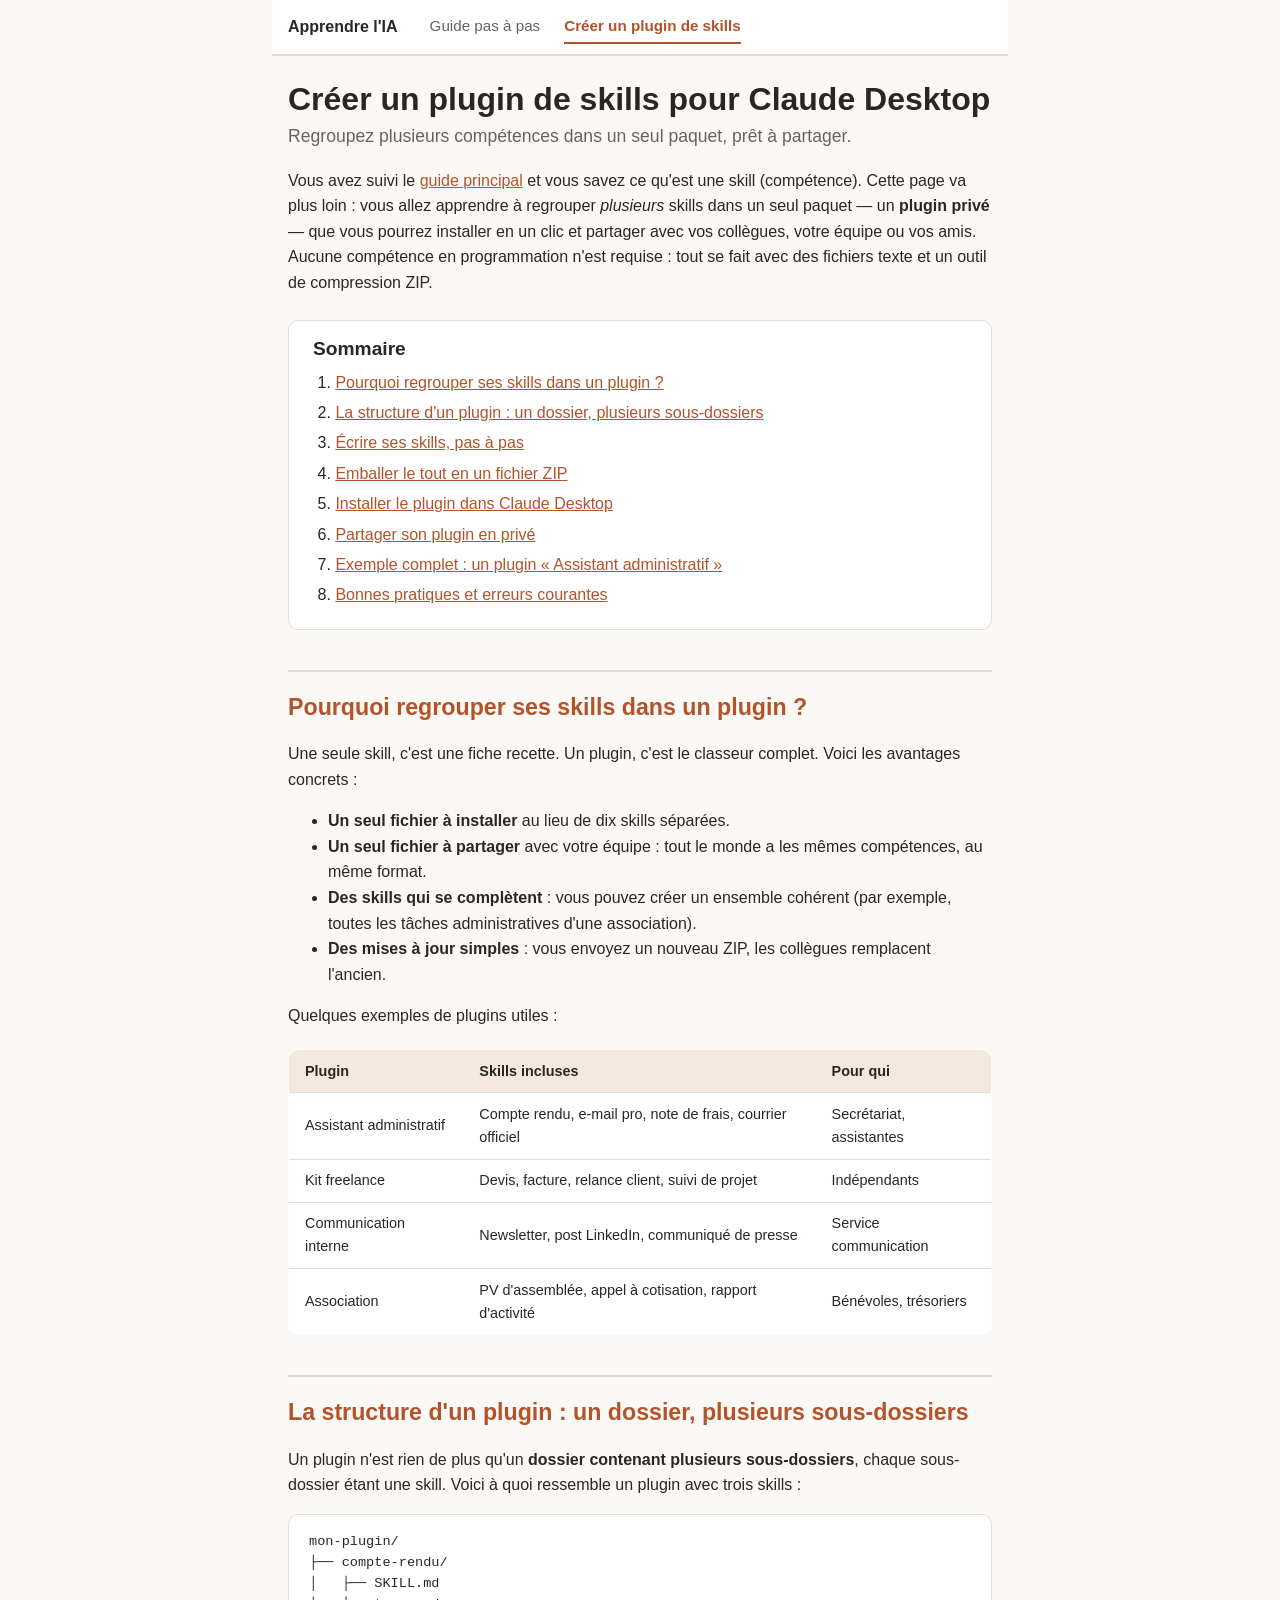
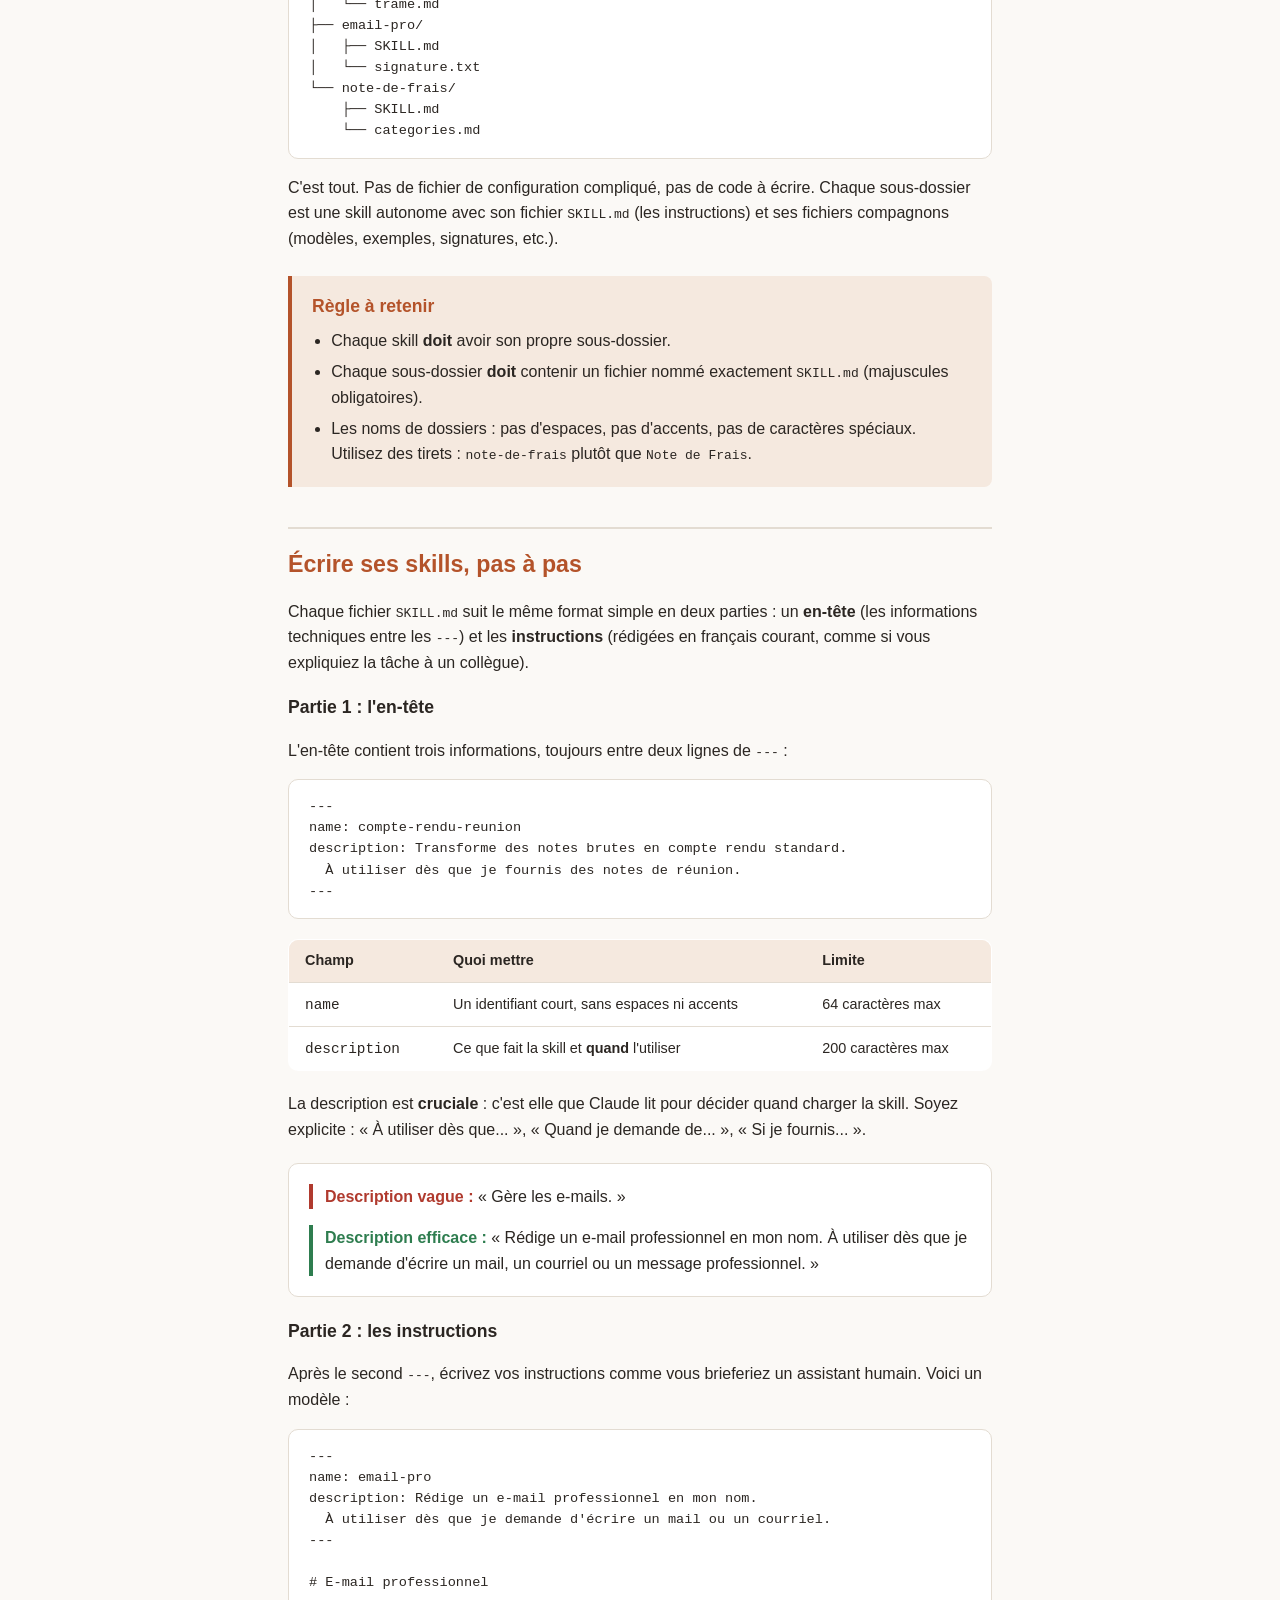
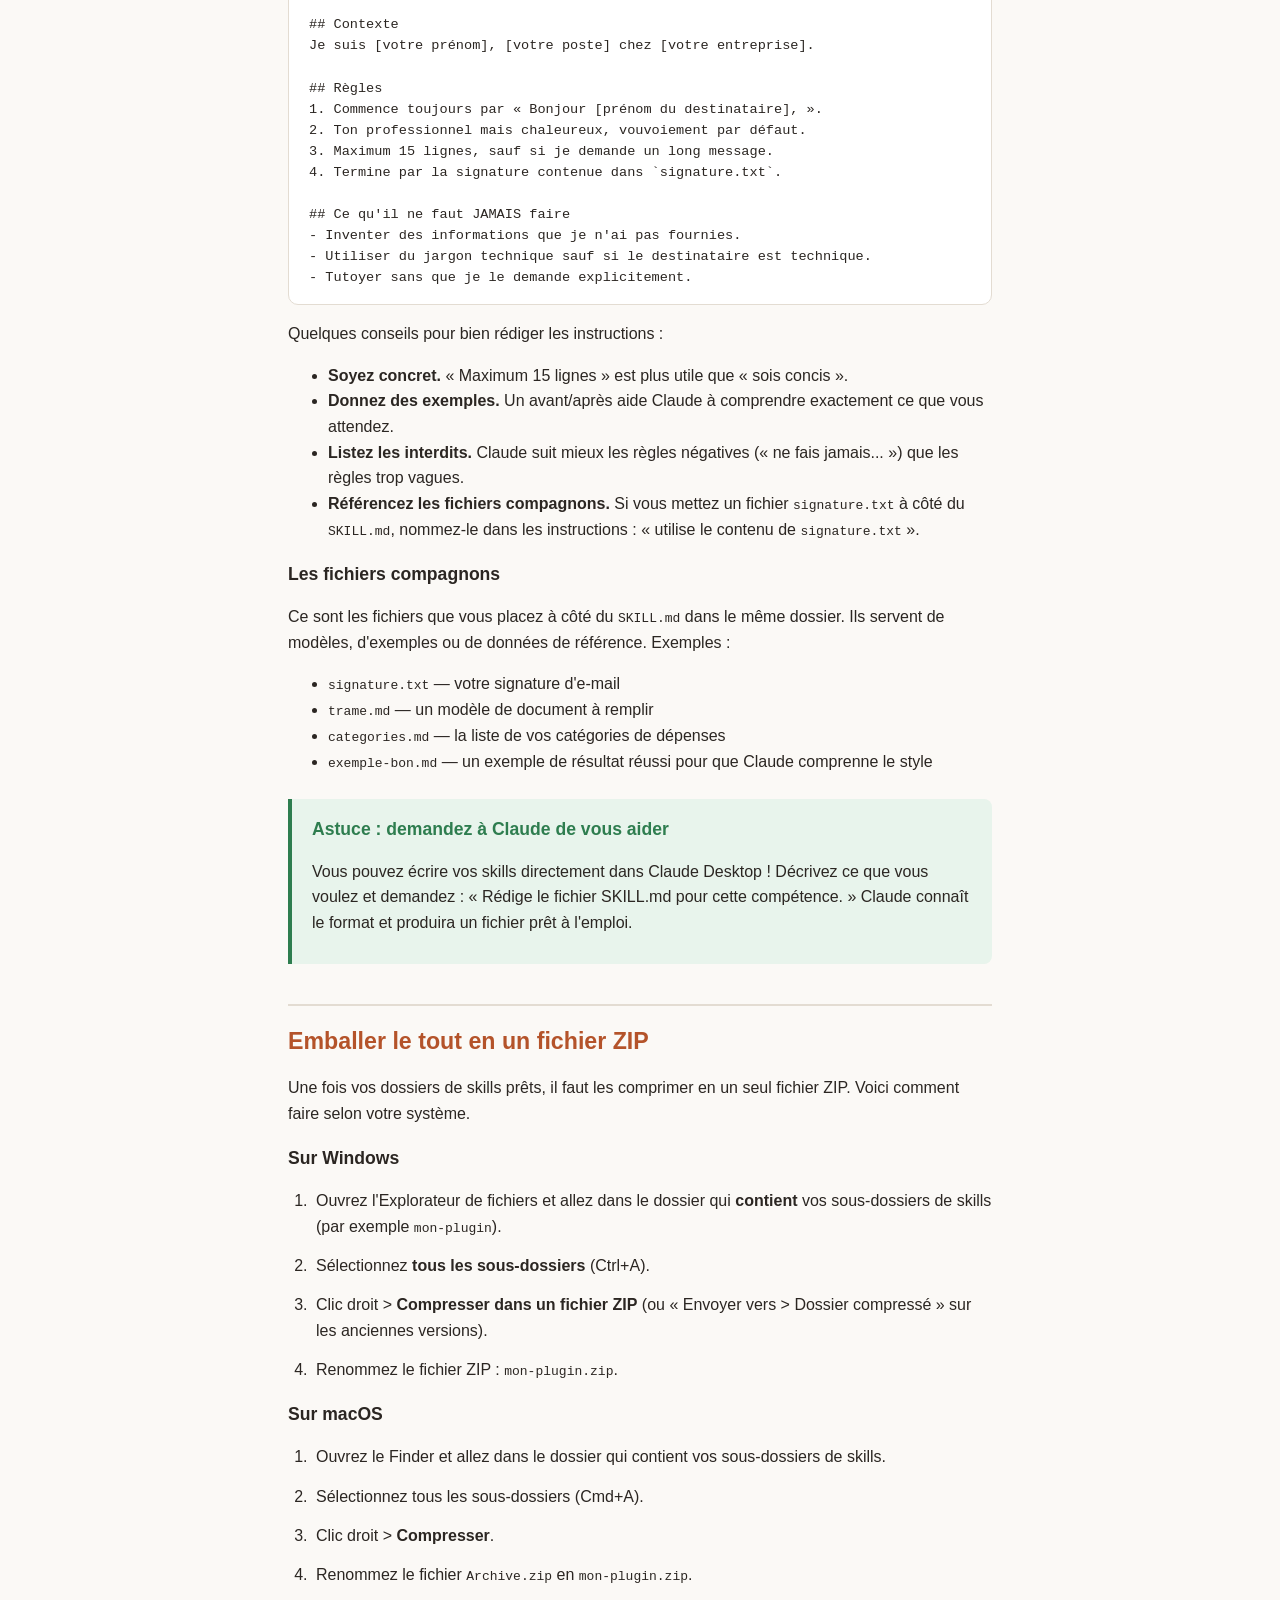
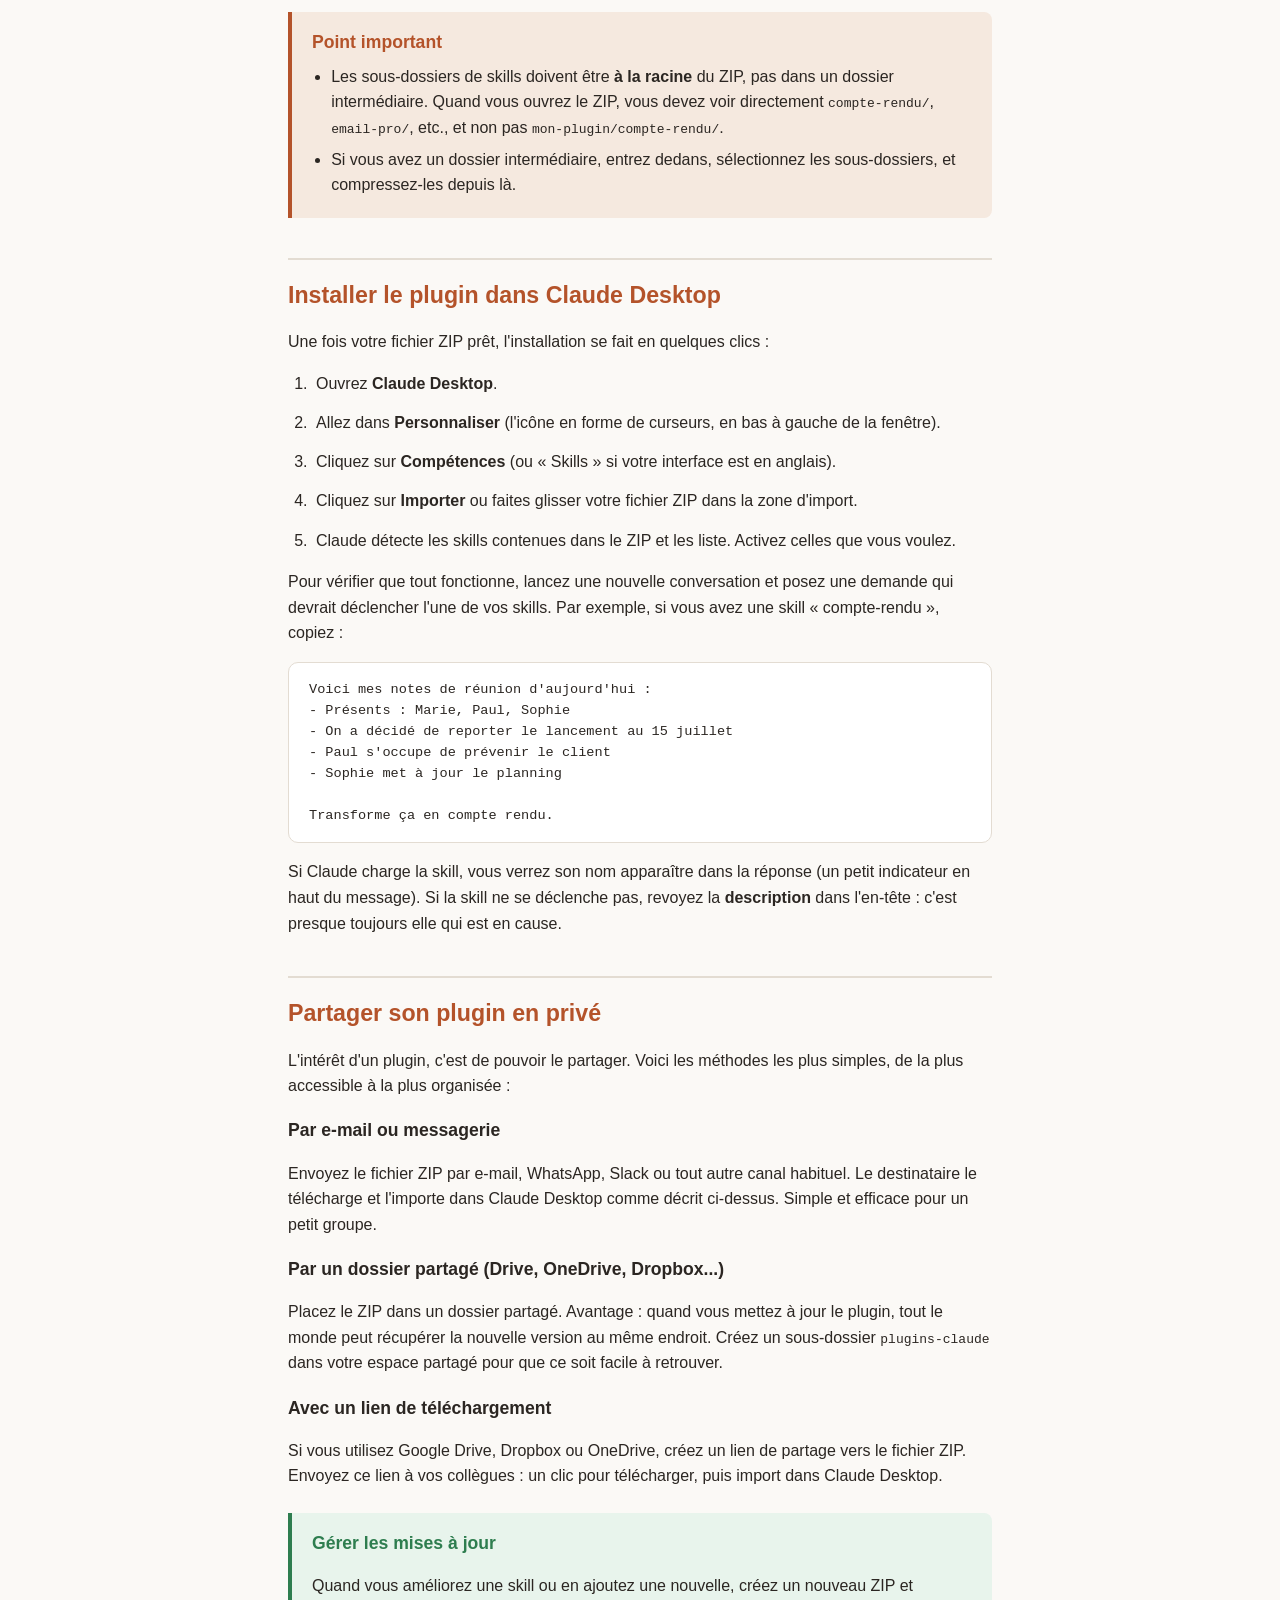
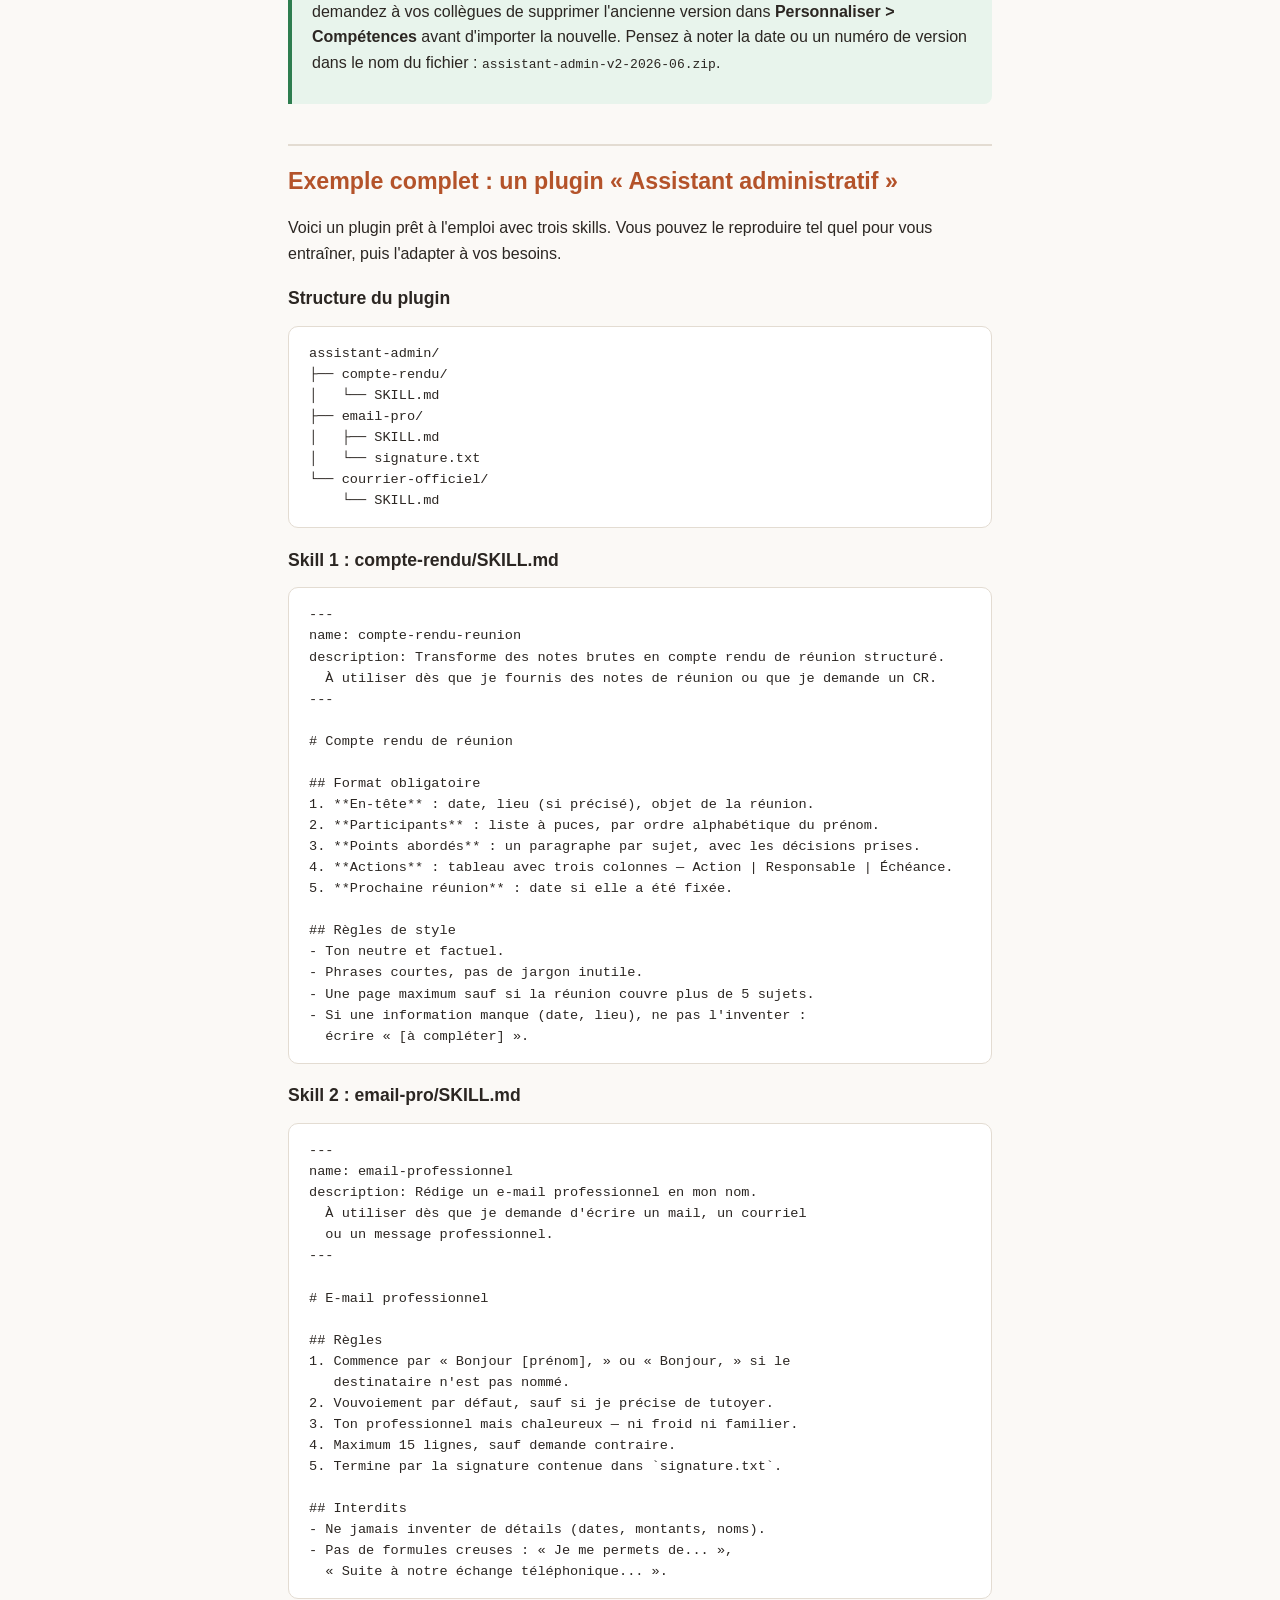
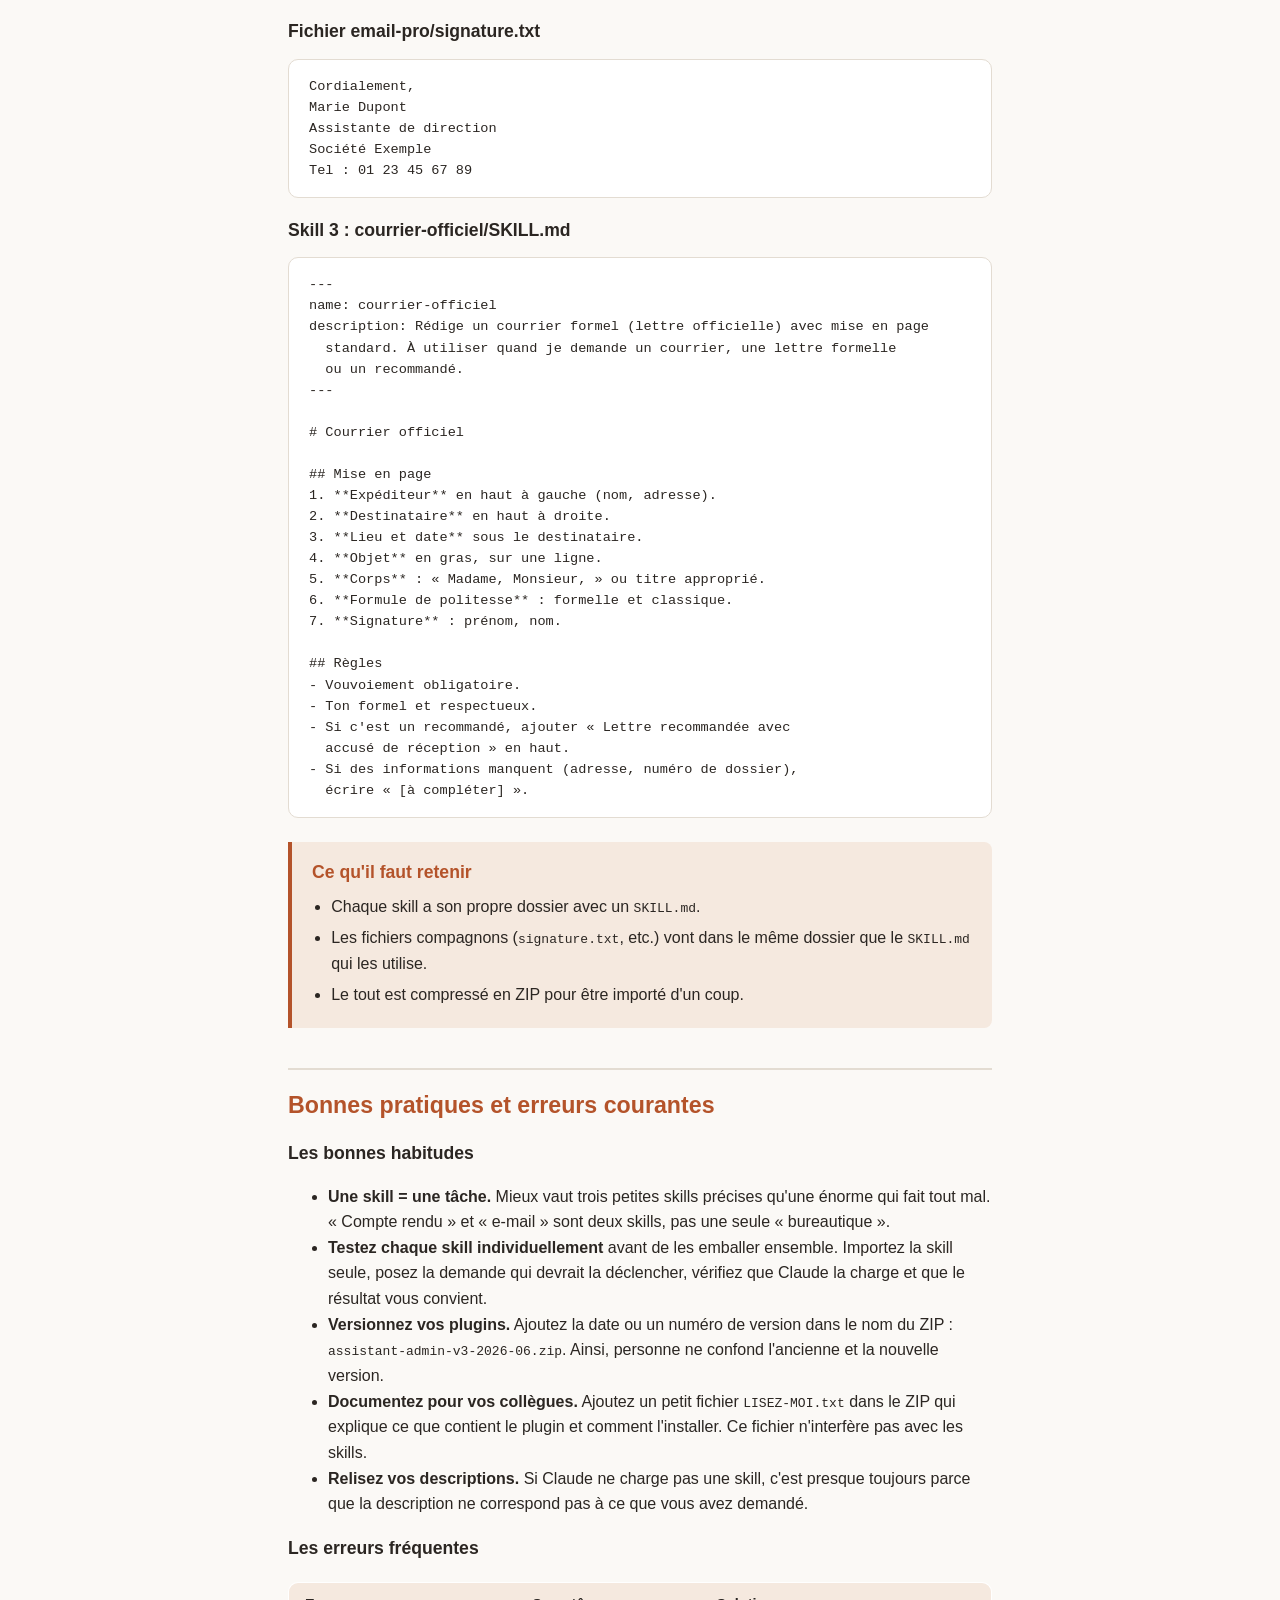
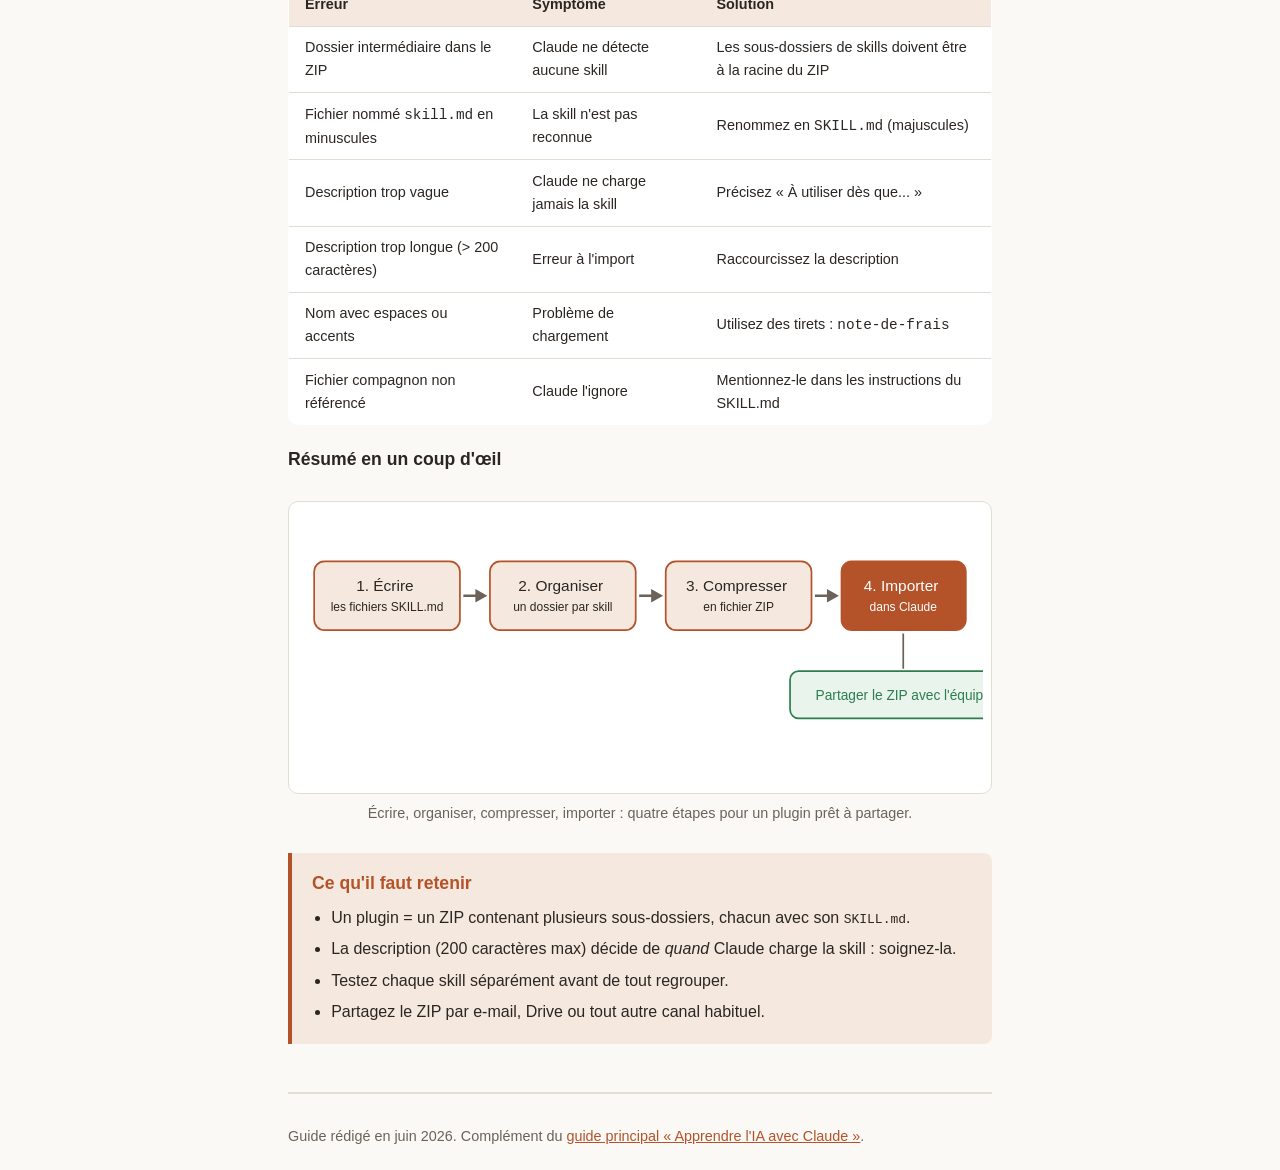
==== creer-plugin-skills.html @ b62274a3 "Add multipage navigation and skills plugin creation guide - Extract shared CSS into style.css - Add " ====
<!DOCTYPE html>
<html lang="fr">
<head>
<meta charset="utf-8">
<meta name="viewport" content="width=device-width, initial-scale=1">
<title>Créer un plugin de skills pour Claude Desktop</title>
<link rel="stylesheet" href="style.css">
</head>
<body>
<nav class="site-nav" aria-label="Navigation du site">
<span class="nav-title">Apprendre l'IA</span>
<a href="index.html">Guide pas à pas</a>
<a href="creer-plugin-skills.html" class="active">Créer un plugin de skills</a>
</nav>

<header>
<h1>Créer un plugin de skills pour Claude Desktop</h1>
<p class="sous-titre">Regroupez plusieurs compétences dans un seul paquet, prêt à partager.</p>
<p>Vous avez suivi le <a href="index.html">guide principal</a> et vous savez ce qu'est une skill (compétence). Cette page va plus loin&nbsp;: vous allez apprendre à regrouper <em>plusieurs</em> skills dans un seul paquet — un <strong>plugin privé</strong> — que vous pourrez installer en un clic et partager avec vos collègues, votre équipe ou vos amis. Aucune compétence en programmation n'est requise&nbsp;: tout se fait avec des fichiers texte et un outil de compression ZIP.</p>
</header>

<nav class="sommaire" aria-label="Sommaire">
<h2>Sommaire</h2>
<ol>
<li><a href="#pourquoi">Pourquoi regrouper ses skills dans un plugin&nbsp;?</a></li>
<li><a href="#structure">La structure d'un plugin&nbsp;: un dossier, plusieurs sous-dossiers</a></li>
<li><a href="#ecrire">Écrire ses skills, pas à pas</a></li>
<li><a href="#emballer">Emballer le tout en un fichier ZIP</a></li>
<li><a href="#installer">Installer le plugin dans Claude Desktop</a></li>
<li><a href="#partager">Partager son plugin en privé</a></li>
<li><a href="#exemple-complet">Exemple complet&nbsp;: un plugin «&nbsp;Assistant administratif&nbsp;»</a></li>
<li><a href="#bonnes-pratiques">Bonnes pratiques et erreurs courantes</a></li>
</ol>
</nav>

<main>

<section id="pourquoi">
<h2>Pourquoi regrouper ses skills dans un plugin&nbsp;?</h2>

<p>Une seule skill, c'est une fiche recette. Un plugin, c'est le classeur complet. Voici les avantages concrets&nbsp;:</p>

<ul>
<li><strong>Un seul fichier à installer</strong> au lieu de dix skills séparées.</li>
<li><strong>Un seul fichier à partager</strong> avec votre équipe&nbsp;: tout le monde a les mêmes compétences, au même format.</li>
<li><strong>Des skills qui se complètent</strong>&nbsp;: vous pouvez créer un ensemble cohérent (par exemple, toutes les tâches administratives d'une association).</li>
<li><strong>Des mises à jour simples</strong>&nbsp;: vous envoyez un nouveau ZIP, les collègues remplacent l'ancien.</li>
</ul>

<p>Quelques exemples de plugins utiles&nbsp;:</p>

<table>
<tr><th>Plugin</th><th>Skills incluses</th><th>Pour qui</th></tr>
<tr><td>Assistant administratif</td><td>Compte rendu, e-mail pro, note de frais, courrier officiel</td><td>Secrétariat, assistantes</td></tr>
<tr><td>Kit freelance</td><td>Devis, facture, relance client, suivi de projet</td><td>Indépendants</td></tr>
<tr><td>Communication interne</td><td>Newsletter, post LinkedIn, communiqué de presse</td><td>Service communication</td></tr>
<tr><td>Association</td><td>PV d'assemblée, appel à cotisation, rapport d'activité</td><td>Bénévoles, trésoriers</td></tr>
</table>
</section>

<section id="structure">
<h2>La structure d'un plugin&nbsp;: un dossier, plusieurs sous-dossiers</h2>

<p>Un plugin n'est rien de plus qu'un <strong>dossier contenant plusieurs sous-dossiers</strong>, chaque sous-dossier étant une skill. Voici à quoi ressemble un plugin avec trois skills&nbsp;:</p>

<pre><code>mon-plugin/
├── compte-rendu/
│   ├── SKILL.md
│   └── trame.md
├── email-pro/
│   ├── SKILL.md
│   └── signature.txt
└── note-de-frais/
    ├── SKILL.md
    └── categories.md</code></pre>

<p>C'est tout. Pas de fichier de configuration compliqué, pas de code à écrire. Chaque sous-dossier est une skill autonome avec son fichier <code>SKILL.md</code> (les instructions) et ses fichiers compagnons (modèles, exemples, signatures, etc.).</p>

<aside class="retenir" aria-label="Règle importante">
<h3>Règle à retenir</h3>
<ul>
<li>Chaque skill <strong>doit</strong> avoir son propre sous-dossier.</li>
<li>Chaque sous-dossier <strong>doit</strong> contenir un fichier nommé exactement <code>SKILL.md</code> (majuscules obligatoires).</li>
<li>Les noms de dossiers&nbsp;: pas d'espaces, pas d'accents, pas de caractères spéciaux. Utilisez des tirets&nbsp;: <code>note-de-frais</code> plutôt que <code>Note de Frais</code>.</li>
</ul>
</aside>
</section>

<section id="ecrire">
<h2>Écrire ses skills, pas à pas</h2>

<p>Chaque fichier <code>SKILL.md</code> suit le même format simple en deux parties&nbsp;: un <strong>en-tête</strong> (les informations techniques entre les <code>---</code>) et les <strong>instructions</strong> (rédigées en français courant, comme si vous expliquiez la tâche à un collègue).</p>

<h3>Partie 1&nbsp;: l'en-tête</h3>

<p>L'en-tête contient trois informations, toujours entre deux lignes de <code>---</code>&nbsp;:</p>

<pre><code>---
name: compte-rendu-reunion
description: Transforme des notes brutes en compte rendu standard.
  À utiliser dès que je fournis des notes de réunion.
---</code></pre>

<table>
<tr><th>Champ</th><th>Quoi mettre</th><th>Limite</th></tr>
<tr><td><code>name</code></td><td>Un identifiant court, sans espaces ni accents</td><td>64 caractères max</td></tr>
<tr><td><code>description</code></td><td>Ce que fait la skill et <strong>quand</strong> l'utiliser</td><td>200 caractères max</td></tr>
</table>

<p>La description est <strong>cruciale</strong>&nbsp;: c'est elle que Claude lit pour décider quand charger la skill. Soyez explicite&nbsp;: «&nbsp;À utiliser dès que...&nbsp;», «&nbsp;Quand je demande de...&nbsp;», «&nbsp;Si je fournis...&nbsp;».</p>

<div class="exemple">
<p class="avant"><strong>Description vague&nbsp;:</strong> «&nbsp;Gère les e-mails.&nbsp;»</p>
<p class="apres"><strong>Description efficace&nbsp;:</strong> «&nbsp;Rédige un e-mail professionnel en mon nom. À utiliser dès que je demande d'écrire un mail, un courriel ou un message professionnel.&nbsp;»</p>
</div>

<h3>Partie 2&nbsp;: les instructions</h3>

<p>Après le second <code>---</code>, écrivez vos instructions comme vous brieferiez un assistant humain. Voici un modèle&nbsp;:</p>

<pre><code>---
name: email-pro
description: Rédige un e-mail professionnel en mon nom.
  À utiliser dès que je demande d'écrire un mail ou un courriel.
---

# E-mail professionnel

## Contexte
Je suis [votre prénom], [votre poste] chez [votre entreprise].

## Règles
1. Commence toujours par « Bonjour [prénom du destinataire], ».
2. Ton professionnel mais chaleureux, vouvoiement par défaut.
3. Maximum 15 lignes, sauf si je demande un long message.
4. Termine par la signature contenue dans `signature.txt`.

## Ce qu'il ne faut JAMAIS faire
- Inventer des informations que je n'ai pas fournies.
- Utiliser du jargon technique sauf si le destinataire est technique.
- Tutoyer sans que je le demande explicitement.</code></pre>

<p>Quelques conseils pour bien rédiger les instructions&nbsp;:</p>

<ul>
<li><strong>Soyez concret.</strong> «&nbsp;Maximum 15 lignes&nbsp;» est plus utile que «&nbsp;sois concis&nbsp;».</li>
<li><strong>Donnez des exemples.</strong> Un avant/après aide Claude à comprendre exactement ce que vous attendez.</li>
<li><strong>Listez les interdits.</strong> Claude suit mieux les règles négatives («&nbsp;ne fais jamais...&nbsp;») que les règles trop vagues.</li>
<li><strong>Référencez les fichiers compagnons.</strong> Si vous mettez un fichier <code>signature.txt</code> à côté du <code>SKILL.md</code>, nommez-le dans les instructions&nbsp;: «&nbsp;utilise le contenu de <code>signature.txt</code>&nbsp;».</li>
</ul>

<h3>Les fichiers compagnons</h3>

<p>Ce sont les fichiers que vous placez à côté du <code>SKILL.md</code> dans le même dossier. Ils servent de modèles, d'exemples ou de données de référence. Exemples&nbsp;:</p>

<ul>
<li><code>signature.txt</code> — votre signature d'e-mail</li>
<li><code>trame.md</code> — un modèle de document à remplir</li>
<li><code>categories.md</code> — la liste de vos catégories de dépenses</li>
<li><code>exemple-bon.md</code> — un exemple de résultat réussi pour que Claude comprenne le style</li>
</ul>

<aside class="info" aria-label="Astuce">
<h3>Astuce&nbsp;: demandez à Claude de vous aider</h3>
<p>Vous pouvez écrire vos skills directement dans Claude Desktop&nbsp;! Décrivez ce que vous voulez et demandez&nbsp;: «&nbsp;Rédige le fichier SKILL.md pour cette compétence.&nbsp;» Claude connaît le format et produira un fichier prêt à l'emploi.</p>
</aside>
</section>

<section id="emballer">
<h2>Emballer le tout en un fichier ZIP</h2>

<p>Une fois vos dossiers de skills prêts, il faut les comprimer en un seul fichier ZIP. Voici comment faire selon votre système.</p>

<h3>Sur Windows</h3>
<ol class="checklist">
<li>Ouvrez l'Explorateur de fichiers et allez dans le dossier qui <strong>contient</strong> vos sous-dossiers de skills (par exemple <code>mon-plugin</code>).</li>
<li>Sélectionnez <strong>tous les sous-dossiers</strong> (Ctrl+A).</li>
<li>Clic droit &gt; <strong>Compresser dans un fichier ZIP</strong> (ou «&nbsp;Envoyer vers &gt; Dossier compressé&nbsp;» sur les anciennes versions).</li>
<li>Renommez le fichier ZIP&nbsp;: <code>mon-plugin.zip</code>.</li>
</ol>

<h3>Sur macOS</h3>
<ol class="checklist">
<li>Ouvrez le Finder et allez dans le dossier qui contient vos sous-dossiers de skills.</li>
<li>Sélectionnez tous les sous-dossiers (Cmd+A).</li>
<li>Clic droit &gt; <strong>Compresser</strong>.</li>
<li>Renommez le fichier <code>Archive.zip</code> en <code>mon-plugin.zip</code>.</li>
</ol>

<aside class="retenir" aria-label="Point important">
<h3>Point important</h3>
<ul>
<li>Les sous-dossiers de skills doivent être <strong>à la racine</strong> du ZIP, pas dans un dossier intermédiaire. Quand vous ouvrez le ZIP, vous devez voir directement <code>compte-rendu/</code>, <code>email-pro/</code>, etc., et non pas <code>mon-plugin/compte-rendu/</code>.</li>
<li>Si vous avez un dossier intermédiaire, entrez dedans, sélectionnez les sous-dossiers, et compressez-les depuis là.</li>
</ul>
</aside>
</section>

<section id="installer">
<h2>Installer le plugin dans Claude Desktop</h2>

<p>Une fois votre fichier ZIP prêt, l'installation se fait en quelques clics&nbsp;:</p>

<ol class="checklist">
<li>Ouvrez <strong>Claude Desktop</strong>.</li>
<li>Allez dans <strong>Personnaliser</strong> (l'icône en forme de curseurs, en bas à gauche de la fenêtre).</li>
<li>Cliquez sur <strong>Compétences</strong> (ou «&nbsp;Skills&nbsp;» si votre interface est en anglais).</li>
<li>Cliquez sur <strong>Importer</strong> ou faites glisser votre fichier ZIP dans la zone d'import.</li>
<li>Claude détecte les skills contenues dans le ZIP et les liste. Activez celles que vous voulez.</li>
</ol>

<p>Pour vérifier que tout fonctionne, lancez une nouvelle conversation et posez une demande qui devrait déclencher l'une de vos skills. Par exemple, si vous avez une skill «&nbsp;compte-rendu&nbsp;», copiez&nbsp;:</p>

<pre><code>Voici mes notes de réunion d'aujourd'hui :
- Présents : Marie, Paul, Sophie
- On a décidé de reporter le lancement au 15 juillet
- Paul s'occupe de prévenir le client
- Sophie met à jour le planning

Transforme ça en compte rendu.</code></pre>

<p>Si Claude charge la skill, vous verrez son nom apparaître dans la réponse (un petit indicateur en haut du message). Si la skill ne se déclenche pas, revoyez la <strong>description</strong> dans l'en-tête&nbsp;: c'est presque toujours elle qui est en cause.</p>
</section>

<section id="partager">
<h2>Partager son plugin en privé</h2>

<p>L'intérêt d'un plugin, c'est de pouvoir le partager. Voici les méthodes les plus simples, de la plus accessible à la plus organisée&nbsp;:</p>

<h3>Par e-mail ou messagerie</h3>
<p>Envoyez le fichier ZIP par e-mail, WhatsApp, Slack ou tout autre canal habituel. Le destinataire le télécharge et l'importe dans Claude Desktop comme décrit ci-dessus. Simple et efficace pour un petit groupe.</p>

<h3>Par un dossier partagé (Drive, OneDrive, Dropbox...)</h3>
<p>Placez le ZIP dans un dossier partagé. Avantage&nbsp;: quand vous mettez à jour le plugin, tout le monde peut récupérer la nouvelle version au même endroit. Créez un sous-dossier <code>plugins-claude</code> dans votre espace partagé pour que ce soit facile à retrouver.</p>

<h3>Avec un lien de téléchargement</h3>
<p>Si vous utilisez Google Drive, Dropbox ou OneDrive, créez un lien de partage vers le fichier ZIP. Envoyez ce lien à vos collègues&nbsp;: un clic pour télécharger, puis import dans Claude Desktop.</p>

<aside class="info" aria-label="Mises à jour">
<h3>Gérer les mises à jour</h3>
<p>Quand vous améliorez une skill ou en ajoutez une nouvelle, créez un nouveau ZIP et demandez à vos collègues de supprimer l'ancienne version dans <strong>Personnaliser &gt; Compétences</strong> avant d'importer la nouvelle. Pensez à noter la date ou un numéro de version dans le nom du fichier&nbsp;: <code>assistant-admin-v2-2026-06.zip</code>.</p>
</aside>
</section>

<section id="exemple-complet">
<h2>Exemple complet&nbsp;: un plugin «&nbsp;Assistant administratif&nbsp;»</h2>

<p>Voici un plugin prêt à l'emploi avec trois skills. Vous pouvez le reproduire tel quel pour vous entraîner, puis l'adapter à vos besoins.</p>

<h3>Structure du plugin</h3>

<pre><code>assistant-admin/
├── compte-rendu/
│   └── SKILL.md
├── email-pro/
│   ├── SKILL.md
│   └── signature.txt
└── courrier-officiel/
    └── SKILL.md</code></pre>

<h3>Skill 1&nbsp;: compte-rendu/SKILL.md</h3>

<pre><code>---
name: compte-rendu-reunion
description: Transforme des notes brutes en compte rendu de réunion structuré.
  À utiliser dès que je fournis des notes de réunion ou que je demande un CR.
---

# Compte rendu de réunion

## Format obligatoire
1. **En-tête** : date, lieu (si précisé), objet de la réunion.
2. **Participants** : liste à puces, par ordre alphabétique du prénom.
3. **Points abordés** : un paragraphe par sujet, avec les décisions prises.
4. **Actions** : tableau avec trois colonnes — Action | Responsable | Échéance.
5. **Prochaine réunion** : date si elle a été fixée.

## Règles de style
- Ton neutre et factuel.
- Phrases courtes, pas de jargon inutile.
- Une page maximum sauf si la réunion couvre plus de 5 sujets.
- Si une information manque (date, lieu), ne pas l'inventer :
  écrire « [à compléter] ».</code></pre>

<h3>Skill 2&nbsp;: email-pro/SKILL.md</h3>

<pre><code>---
name: email-professionnel
description: Rédige un e-mail professionnel en mon nom.
  À utiliser dès que je demande d'écrire un mail, un courriel
  ou un message professionnel.
---

# E-mail professionnel

## Règles
1. Commence par « Bonjour [prénom], » ou « Bonjour, » si le
   destinataire n'est pas nommé.
2. Vouvoiement par défaut, sauf si je précise de tutoyer.
3. Ton professionnel mais chaleureux — ni froid ni familier.
4. Maximum 15 lignes, sauf demande contraire.
5. Termine par la signature contenue dans `signature.txt`.

## Interdits
- Ne jamais inventer de détails (dates, montants, noms).
- Pas de formules creuses : « Je me permets de... »,
  « Suite à notre échange téléphonique... ».</code></pre>

<h3>Fichier email-pro/signature.txt</h3>

<pre><code>Cordialement,
Marie Dupont
Assistante de direction
Société Exemple
Tel : 01 23 45 67 89</code></pre>

<h3>Skill 3&nbsp;: courrier-officiel/SKILL.md</h3>

<pre><code>---
name: courrier-officiel
description: Rédige un courrier formel (lettre officielle) avec mise en page
  standard. À utiliser quand je demande un courrier, une lettre formelle
  ou un recommandé.
---

# Courrier officiel

## Mise en page
1. **Expéditeur** en haut à gauche (nom, adresse).
2. **Destinataire** en haut à droite.
3. **Lieu et date** sous le destinataire.
4. **Objet** en gras, sur une ligne.
5. **Corps** : « Madame, Monsieur, » ou titre approprié.
6. **Formule de politesse** : formelle et classique.
7. **Signature** : prénom, nom.

## Règles
- Vouvoiement obligatoire.
- Ton formel et respectueux.
- Si c'est un recommandé, ajouter « Lettre recommandée avec
  accusé de réception » en haut.
- Si des informations manquent (adresse, numéro de dossier),
  écrire « [à compléter] ».</code></pre>

<aside class="retenir" aria-label="À retenir">
<h3>Ce qu'il faut retenir</h3>
<ul>
<li>Chaque skill a son propre dossier avec un <code>SKILL.md</code>.</li>
<li>Les fichiers compagnons (<code>signature.txt</code>, etc.) vont dans le même dossier que le <code>SKILL.md</code> qui les utilise.</li>
<li>Le tout est compressé en ZIP pour être importé d'un coup.</li>
</ul>
</aside>
</section>

<section id="bonnes-pratiques">
<h2>Bonnes pratiques et erreurs courantes</h2>

<h3>Les bonnes habitudes</h3>

<ul>
<li><strong>Une skill = une tâche.</strong> Mieux vaut trois petites skills précises qu'une énorme qui fait tout mal. «&nbsp;Compte rendu&nbsp;» et «&nbsp;e-mail&nbsp;» sont deux skills, pas une seule «&nbsp;bureautique&nbsp;».</li>
<li><strong>Testez chaque skill individuellement</strong> avant de les emballer ensemble. Importez la skill seule, posez la demande qui devrait la déclencher, vérifiez que Claude la charge et que le résultat vous convient.</li>
<li><strong>Versionnez vos plugins.</strong> Ajoutez la date ou un numéro de version dans le nom du ZIP&nbsp;: <code>assistant-admin-v3-2026-06.zip</code>. Ainsi, personne ne confond l'ancienne et la nouvelle version.</li>
<li><strong>Documentez pour vos collègues.</strong> Ajoutez un petit fichier <code>LISEZ-MOI.txt</code> dans le ZIP qui explique ce que contient le plugin et comment l'installer. Ce fichier n'interfère pas avec les skills.</li>
<li><strong>Relisez vos descriptions.</strong> Si Claude ne charge pas une skill, c'est presque toujours parce que la description ne correspond pas à ce que vous avez demandé.</li>
</ul>

<h3>Les erreurs fréquentes</h3>

<table>
<tr><th>Erreur</th><th>Symptôme</th><th>Solution</th></tr>
<tr><td>Dossier intermédiaire dans le ZIP</td><td>Claude ne détecte aucune skill</td><td>Les sous-dossiers de skills doivent être à la racine du ZIP</td></tr>
<tr><td>Fichier nommé <code>skill.md</code> en minuscules</td><td>La skill n'est pas reconnue</td><td>Renommez en <code>SKILL.md</code> (majuscules)</td></tr>
<tr><td>Description trop vague</td><td>Claude ne charge jamais la skill</td><td>Précisez «&nbsp;À utiliser dès que...&nbsp;»</td></tr>
<tr><td>Description trop longue (&gt;&nbsp;200 caractères)</td><td>Erreur à l'import</td><td>Raccourcissez la description</td></tr>
<tr><td>Nom avec espaces ou accents</td><td>Problème de chargement</td><td>Utilisez des tirets&nbsp;: <code>note-de-frais</code></td></tr>
<tr><td>Fichier compagnon non référencé</td><td>Claude l'ignore</td><td>Mentionnez-le dans les instructions du SKILL.md</td></tr>
</table>

<h3>Résumé en un coup d'œil</h3>

<figure>
<svg viewBox="0 0 800 320" role="img" aria-labelledby="diag-plugin-title" style="width:100%;height:auto">
<title id="diag-plugin-title">Les quatre étapes pour créer et partager un plugin de skills</title>
<rect x="20" y="60" width="170" height="80" rx="12" fill="#f5e9df" stroke="#b4532a" stroke-width="2"/>
<text x="105" y="94" text-anchor="middle" font-size="18" fill="#2b2622">
<tspan x="105">1. Écrire</tspan>
<tspan x="105" dy="24" font-size="14">les fichiers SKILL.md</tspan>
</text>
<line x1="194" y1="100" x2="218" y2="100" stroke="#6b625a" stroke-width="3"/>
<path d="M222,100 l-14,-8 v16 z" fill="#6b625a"/>
<rect x="225" y="60" width="170" height="80" rx="12" fill="#f5e9df" stroke="#b4532a" stroke-width="2"/>
<text x="310" y="94" text-anchor="middle" font-size="18" fill="#2b2622">
<tspan x="310">2. Organiser</tspan>
<tspan x="310" dy="24" font-size="14">un dossier par skill</tspan>
</text>
<line x1="399" y1="100" x2="423" y2="100" stroke="#6b625a" stroke-width="3"/>
<path d="M427,100 l-14,-8 v16 z" fill="#6b625a"/>
<rect x="430" y="60" width="170" height="80" rx="12" fill="#f5e9df" stroke="#b4532a" stroke-width="2"/>
<text x="515" y="94" text-anchor="middle" font-size="18" fill="#2b2622">
<tspan x="515">3. Compresser</tspan>
<tspan x="515" dy="24" font-size="14">en fichier ZIP</tspan>
</text>
<line x1="604" y1="100" x2="628" y2="100" stroke="#6b625a" stroke-width="3"/>
<path d="M632,100 l-14,-8 v16 z" fill="#6b625a"/>
<rect x="635" y="60" width="145" height="80" rx="12" fill="#b4532a" stroke="#b4532a" stroke-width="2"/>
<text x="707" y="94" text-anchor="middle" font-size="18" fill="#fff">
<tspan x="707">4. Importer</tspan>
<tspan x="707" dy="24" font-size="14" fill="#fff">dans Claude</tspan>
</text>
<line x1="707" y1="144" x2="707" y2="185" stroke="#6b625a" stroke-width="2"/>
<rect x="575" y="188" width="265" height="55" rx="10" fill="#e8f4ec" stroke="#2e7d4f" stroke-width="2"/>
<text x="707" y="222" text-anchor="middle" font-size="16" fill="#2e7d4f">Partager le ZIP avec l'équipe</text>
</svg>
<figcaption>Écrire, organiser, compresser, importer&nbsp;: quatre étapes pour un plugin prêt à partager.</figcaption>
</figure>

<aside class="retenir" aria-label="À retenir">
<h3>Ce qu'il faut retenir</h3>
<ul>
<li>Un plugin = un ZIP contenant plusieurs sous-dossiers, chacun avec son <code>SKILL.md</code>.</li>
<li>La description (200 caractères max) décide de <em>quand</em> Claude charge la skill&nbsp;: soignez-la.</li>
<li>Testez chaque skill séparément avant de tout regrouper.</li>
<li>Partagez le ZIP par e-mail, Drive ou tout autre canal habituel.</li>
</ul>
</aside>
</section>

</main>

<footer>
<p>Guide rédigé en juin 2026. Complément du <a href="index.html">guide principal «&nbsp;Apprendre l'IA avec Claude&nbsp;»</a>.</p>
</footer>
</body>
</html>
---- style.css ----
:root {
  --encre: #2b2622;
  --fond: #fbf9f6;
  --accent: #b4532a;
  --accent-doux: #f5e9df;
  --bord: #e3dcd2;
  --gris: #6b625a;
  --vert: #2e7d4f;
  --rouge: #b03a2e;
}
* { box-sizing: border-box; }
html { scroll-behavior: smooth; }
body {
  font-family: -apple-system, BlinkMacSystemFont, "Segoe UI", Roboto, "Helvetica Neue", Arial, sans-serif;
  line-height: 1.6;
  max-width: 46rem;
  margin: 0 auto;
  padding: 1rem;
  color: var(--encre);
  background: var(--fond);
}
h1 { font-size: 2rem; line-height: 1.2; margin-bottom: 0.25rem; }
.sous-titre { color: var(--gris); font-size: 1.1rem; margin-top: 0; }
h2 {
  font-size: 1.45rem;
  line-height: 1.3;
  margin-top: 2.5rem;
  padding-top: 1.25rem;
  border-top: 2px solid var(--bord);
  color: var(--accent);
}
h3 { font-size: 1.1rem; margin-bottom: 0.3rem; }
a { color: var(--accent); }
.lang-note { color: var(--gris); font-size: 0.85em; white-space: nowrap; }
nav.sommaire {
  background: #fff;
  border: 1px solid var(--bord);
  border-radius: 10px;
  padding: 1rem 1.5rem;
  margin-top: 1.5rem;
}
nav.sommaire h2 {
  margin: 0 0 0.5rem;
  border: none;
  padding: 0;
  font-size: 1.2rem;
  color: var(--encre);
}
nav.sommaire ol { margin: 0; padding-left: 1.4rem; }
nav.sommaire li { margin: 0.3rem 0; }
aside.retenir {
  background: var(--accent-doux);
  border-left: 4px solid var(--accent);
  border-radius: 0 8px 8px 0;
  padding: 0.75rem 1.25rem;
  margin: 1.5rem 0;
}
aside.retenir h3 { margin-top: 0.25rem; color: var(--accent); }
aside.retenir ul { margin: 0.5rem 0; padding-left: 1.2rem; }
aside.retenir li { margin: 0.35rem 0; }
div.exemple {
  border: 1px solid var(--bord);
  border-radius: 10px;
  background: #fff;
  padding: 0.25rem 1.25rem;
  margin: 1.25rem 0;
}
div.exemple .avant { border-left: 4px solid var(--rouge); padding-left: 0.75rem; }
div.exemple .apres { border-left: 4px solid var(--vert); padding-left: 0.75rem; }
div.exemple .avant strong { color: var(--rouge); }
div.exemple .apres strong { color: var(--vert); }
ol.checklist { padding-left: 1.5rem; }
ol.checklist li { margin: 0.85rem 0; padding-left: 0.25rem; }
figure { margin: 1.75rem 0; }
figure svg {
  display: block;
  background: #fff;
  border: 1px solid var(--bord);
  border-radius: 10px;
  padding: 0.5rem;
}
figcaption {
  font-size: 0.9rem;
  color: var(--gris);
  text-align: center;
  margin-top: 0.5rem;
}
pre {
  background: #fff;
  border: 1px solid var(--bord);
  border-radius: 10px;
  padding: 1rem 1.25rem;
  overflow-x: auto;
  font-size: 0.85rem;
  line-height: 1.55;
}
dl dt { font-weight: 700; margin-top: 1rem; }
dl dd { margin-left: 0; margin-top: 0.2rem; }
footer {
  margin-top: 3rem;
  padding-top: 1rem;
  border-top: 2px solid var(--bord);
  font-size: 0.9rem;
  color: var(--gris);
}

/* Navigation du site */
nav.site-nav {
  background: #fff;
  border-bottom: 2px solid var(--bord);
  padding: 0.6rem 1rem;
  margin: -1rem -1rem 1.5rem;
  display: flex;
  gap: 1.5rem;
  align-items: center;
  flex-wrap: wrap;
}
nav.site-nav a {
  text-decoration: none;
  color: var(--gris);
  font-size: 0.95rem;
  padding: 0.25rem 0;
  border-bottom: 2px solid transparent;
  transition: color 0.2s, border-color 0.2s;
}
nav.site-nav a:hover {
  color: var(--accent);
  border-bottom-color: var(--accent);
}
nav.site-nav a.active {
  color: var(--accent);
  border-bottom-color: var(--accent);
  font-weight: 600;
}
nav.site-nav .nav-title {
  font-weight: 700;
  color: var(--encre);
  font-size: 1rem;
  margin-right: 0.5rem;
}

/* Tableaux */
table {
  width: 100%;
  border-collapse: collapse;
  margin: 1.25rem 0;
  background: #fff;
  border: 1px solid var(--bord);
  border-radius: 10px;
  overflow: hidden;
}
th, td {
  padding: 0.6rem 1rem;
  text-align: left;
  border-bottom: 1px solid var(--bord);
}
th {
  background: var(--accent-doux);
  font-weight: 600;
  font-size: 0.9rem;
}
td { font-size: 0.9rem; }
tr:last-child td { border-bottom: none; }

/* Encarts info */
aside.info {
  background: #e8f4ec;
  border-left: 4px solid var(--vert);
  border-radius: 0 8px 8px 0;
  padding: 0.75rem 1.25rem;
  margin: 1.5rem 0;
}
aside.info h3 { margin-top: 0.25rem; color: var(--vert); }
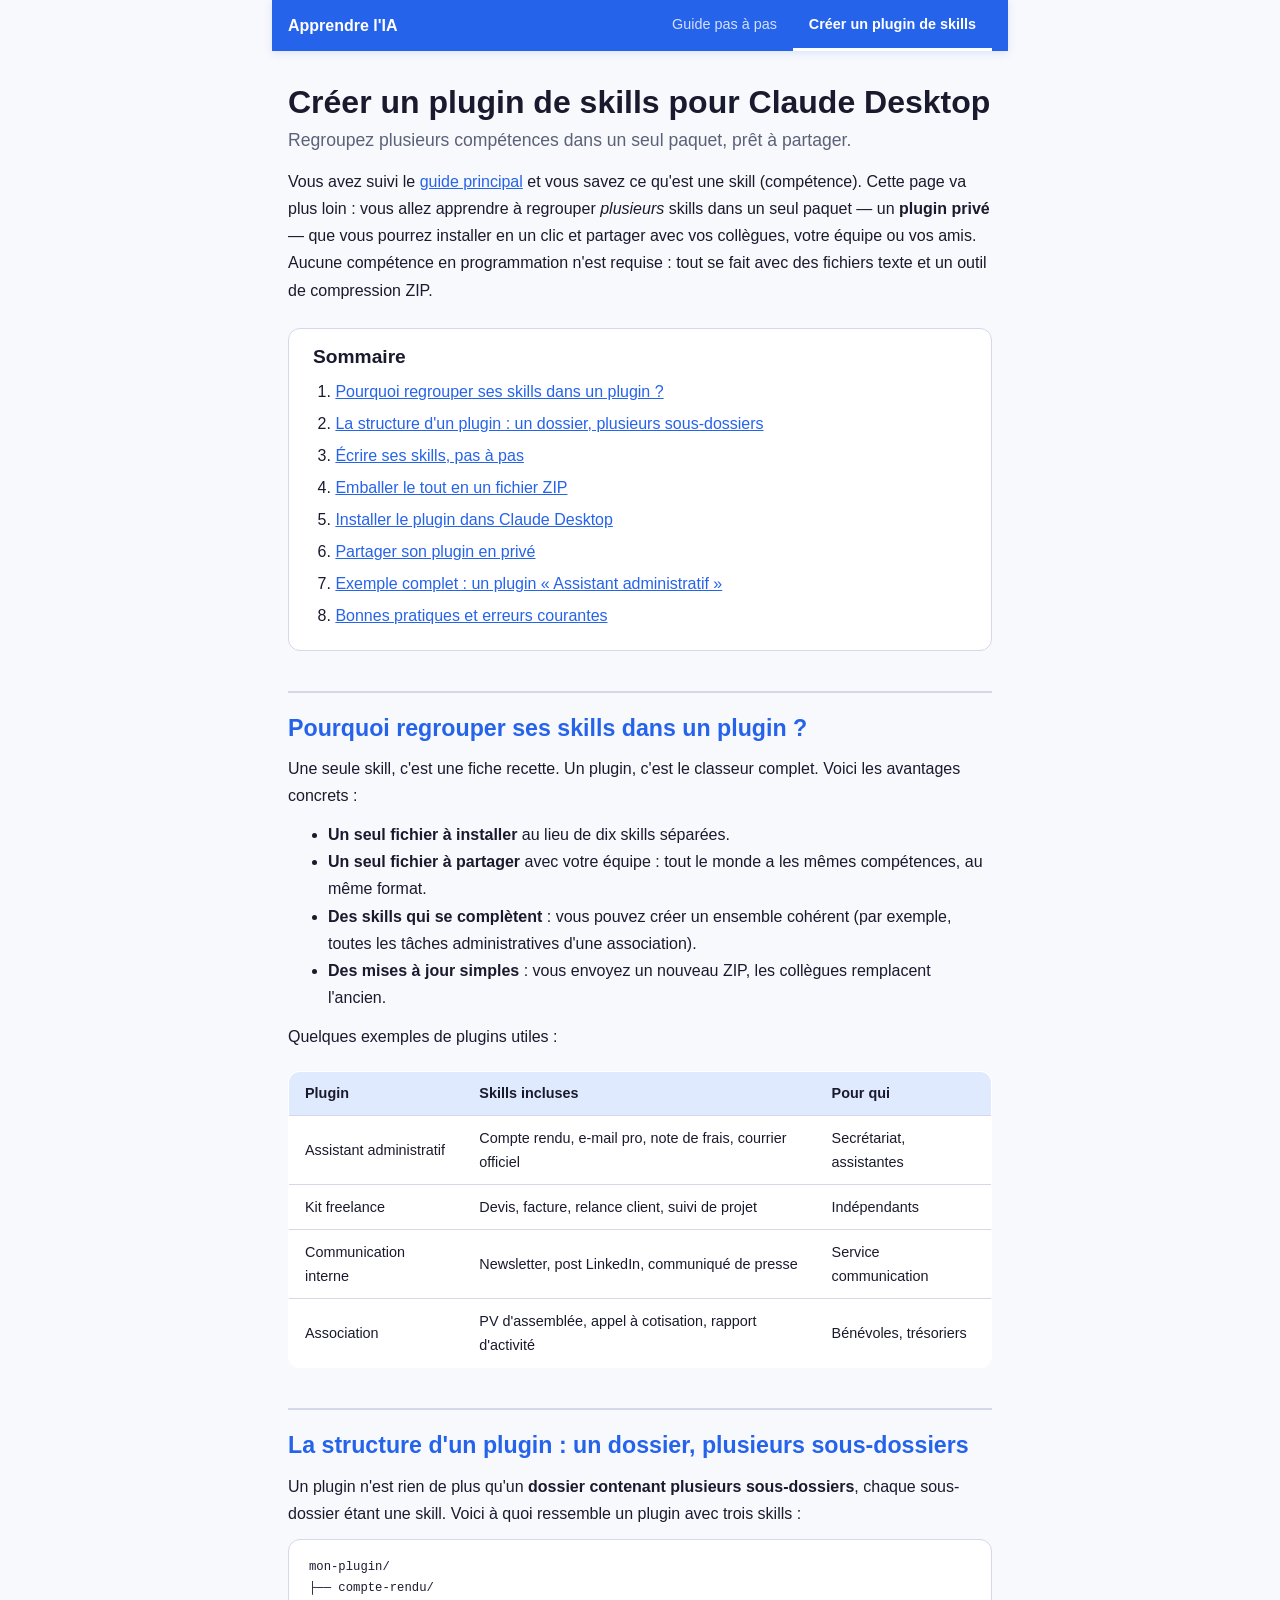
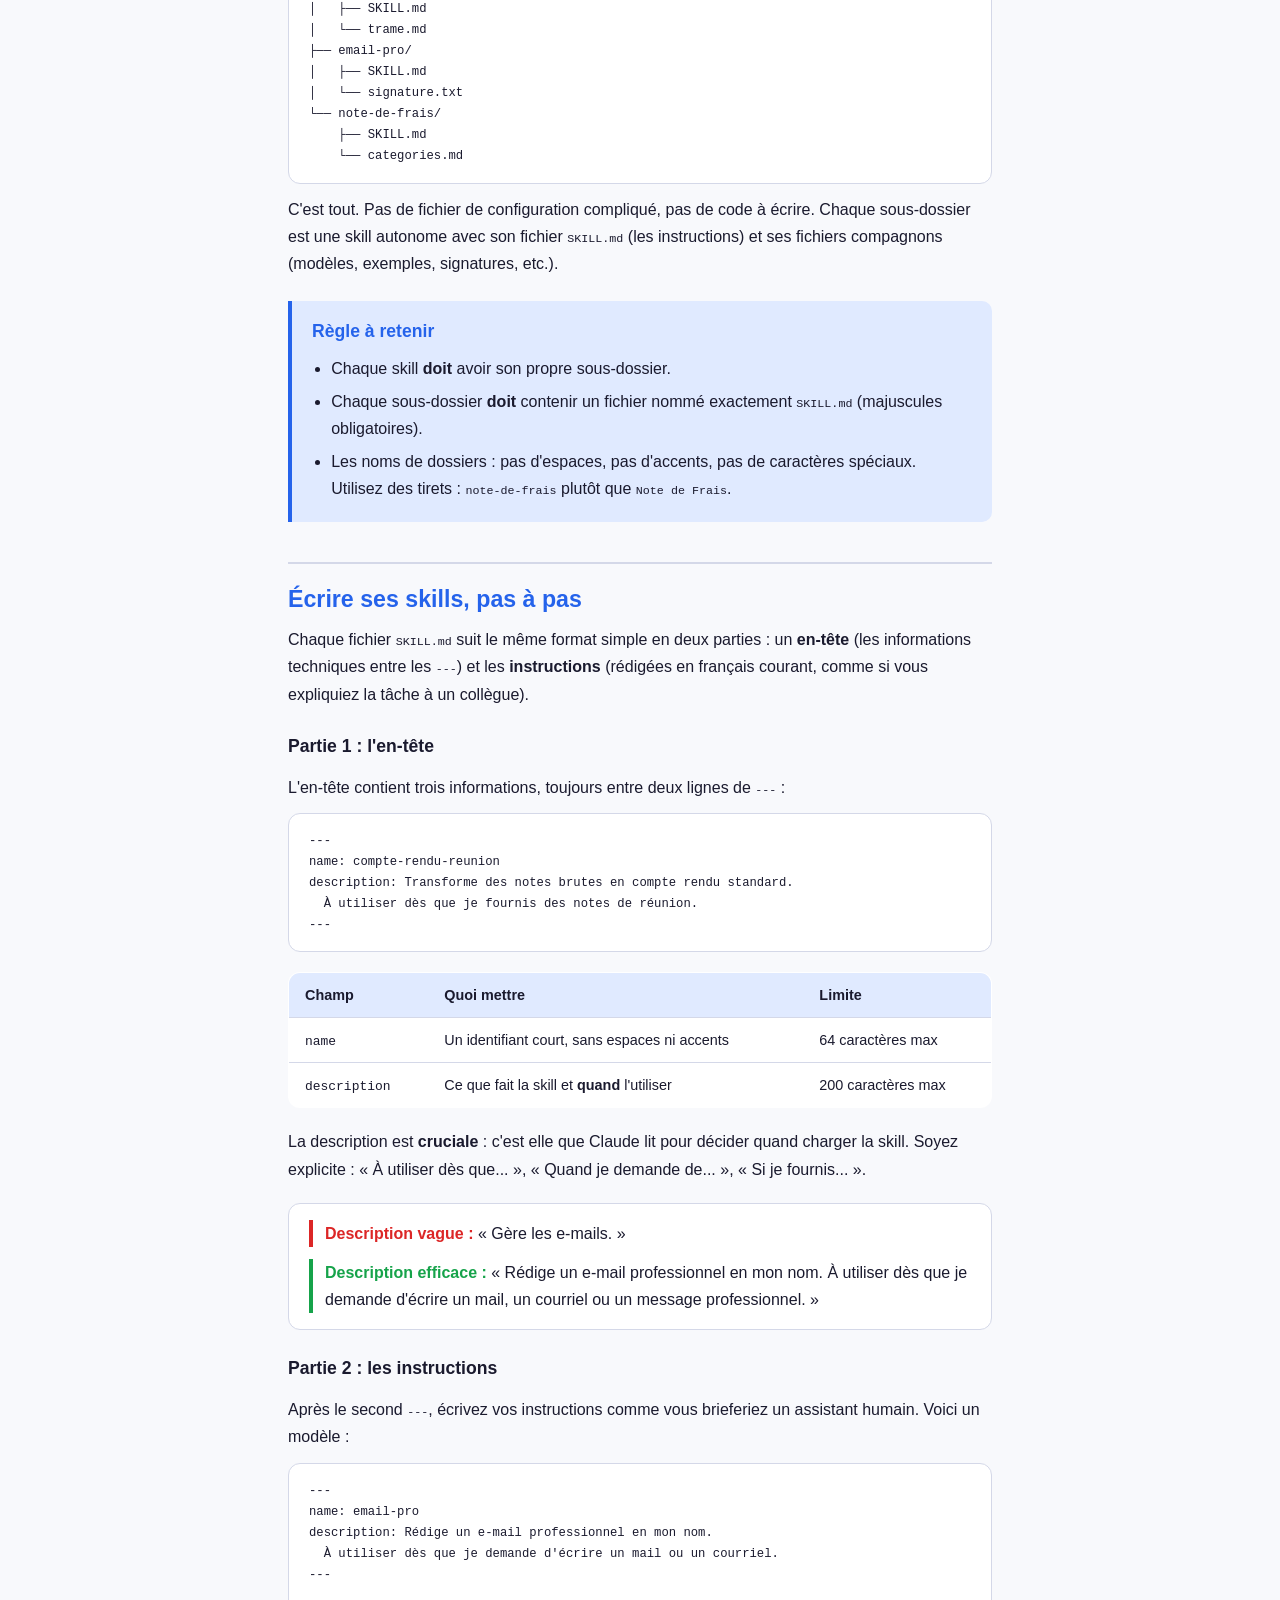
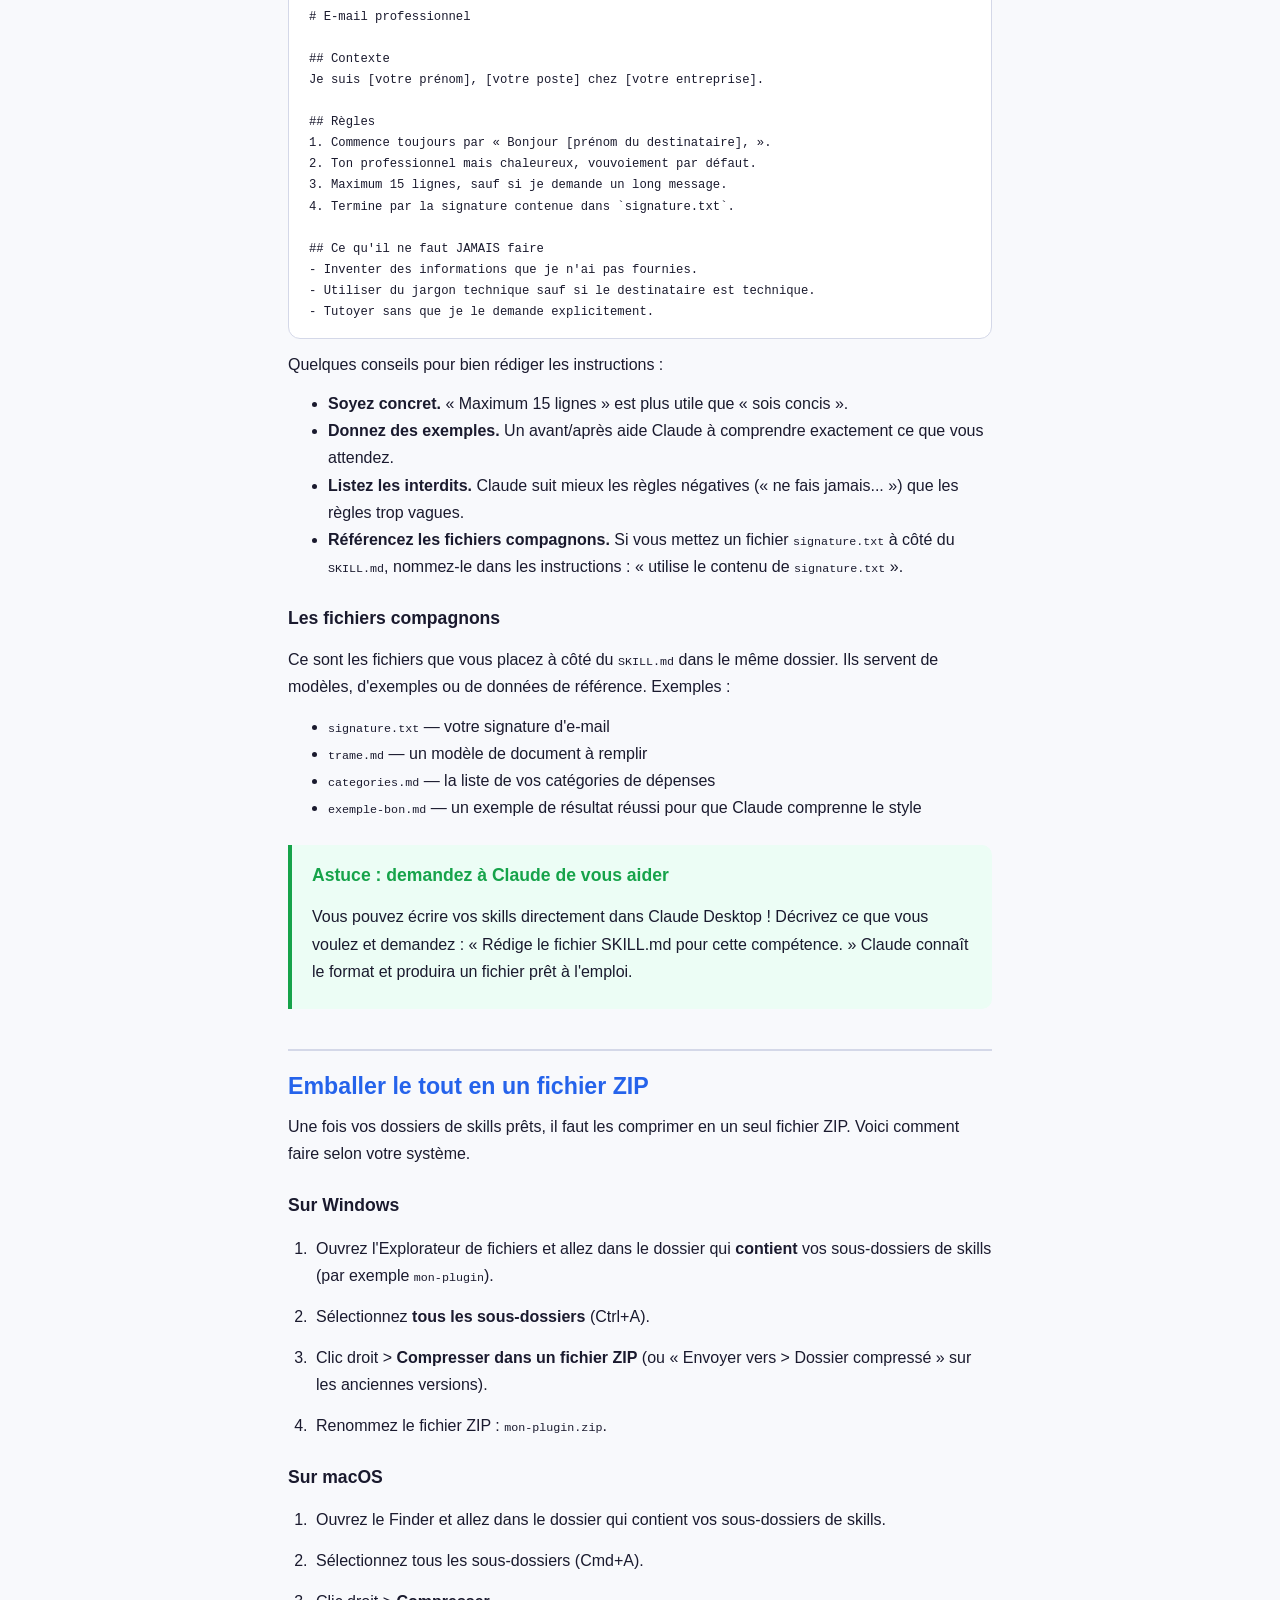
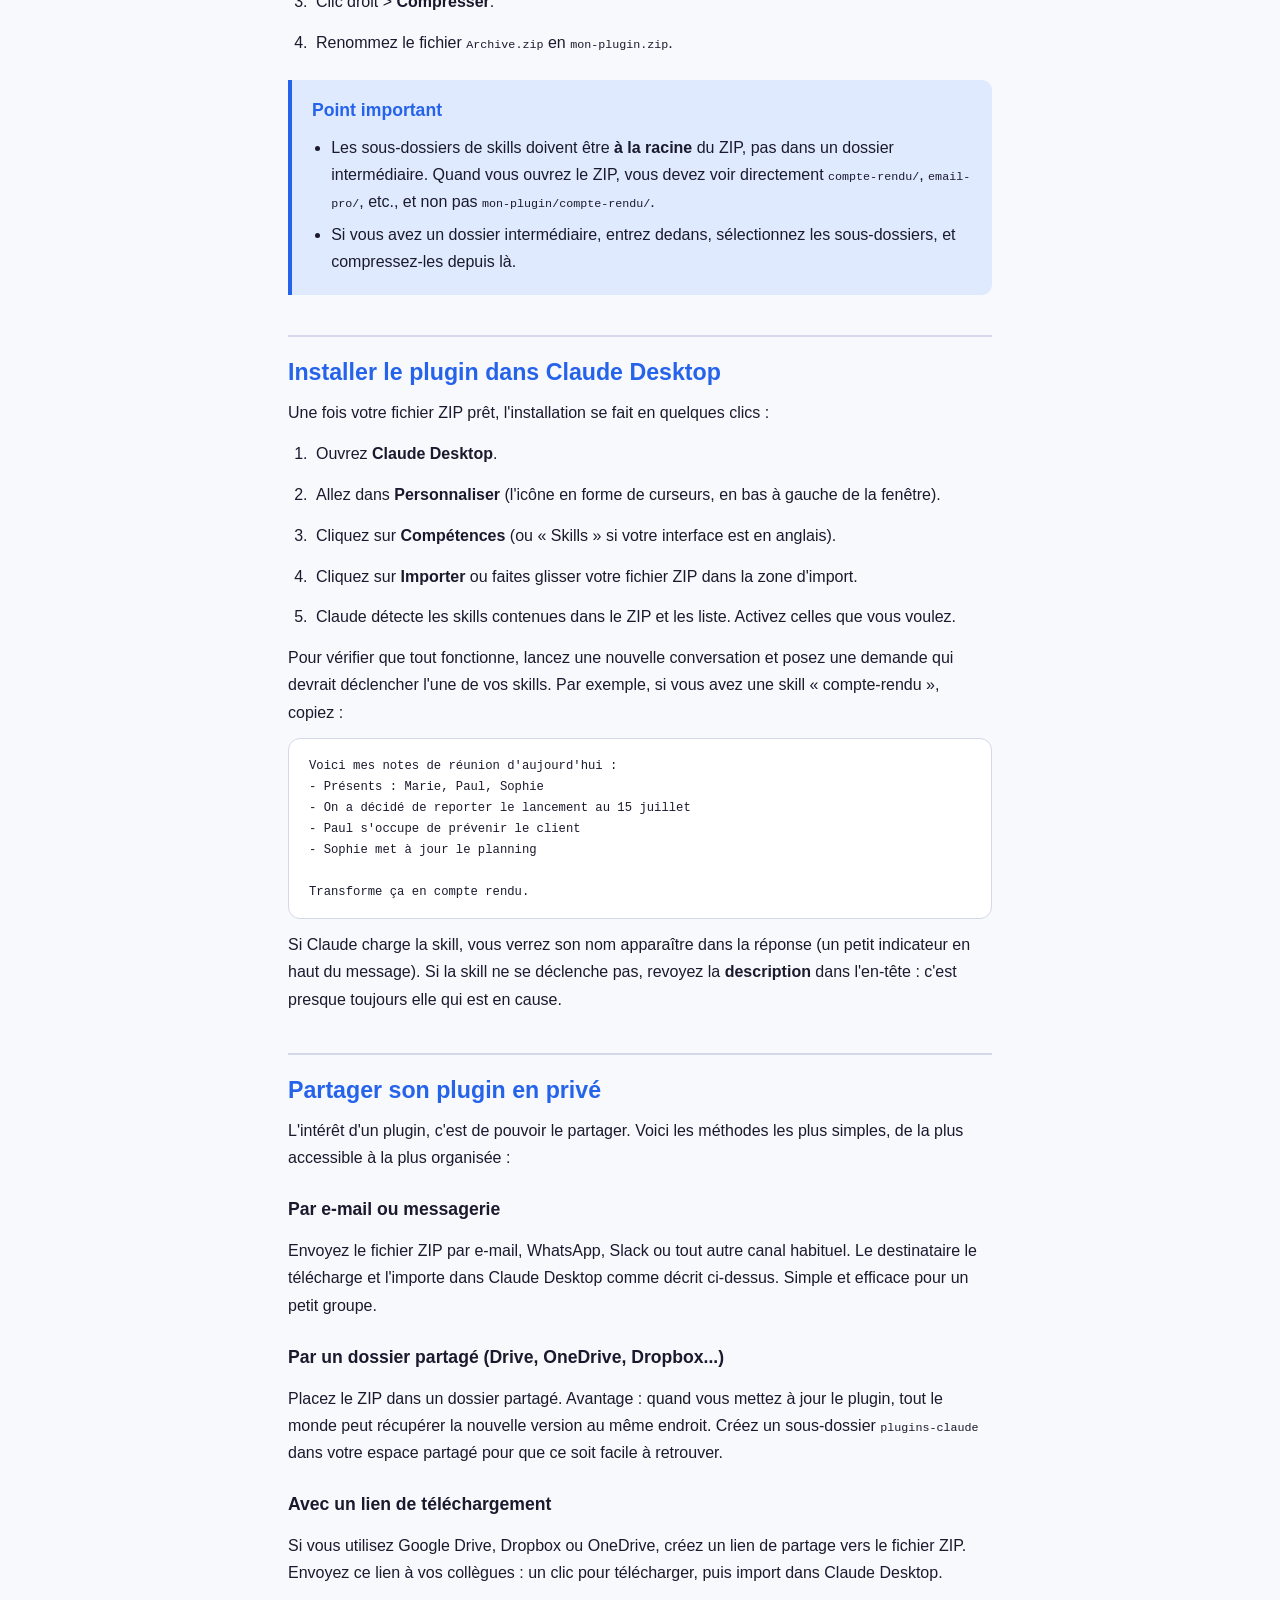
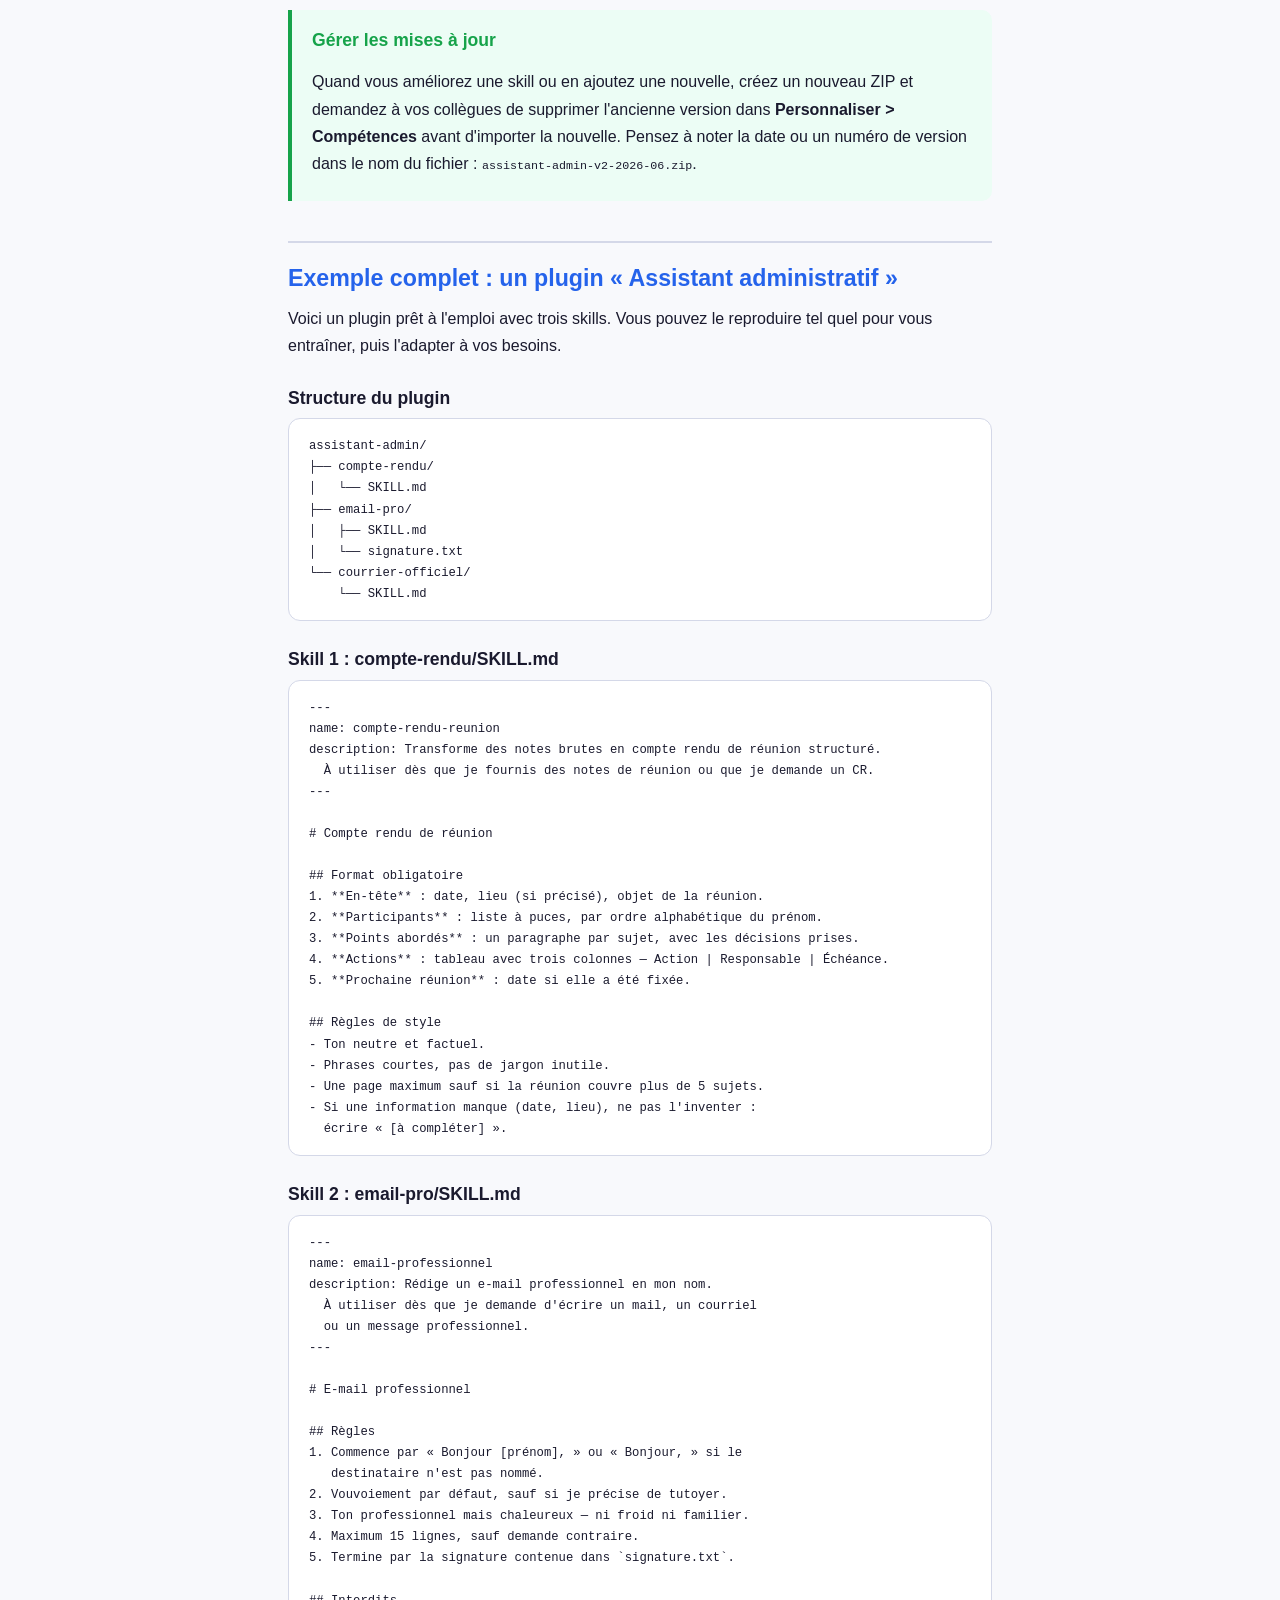
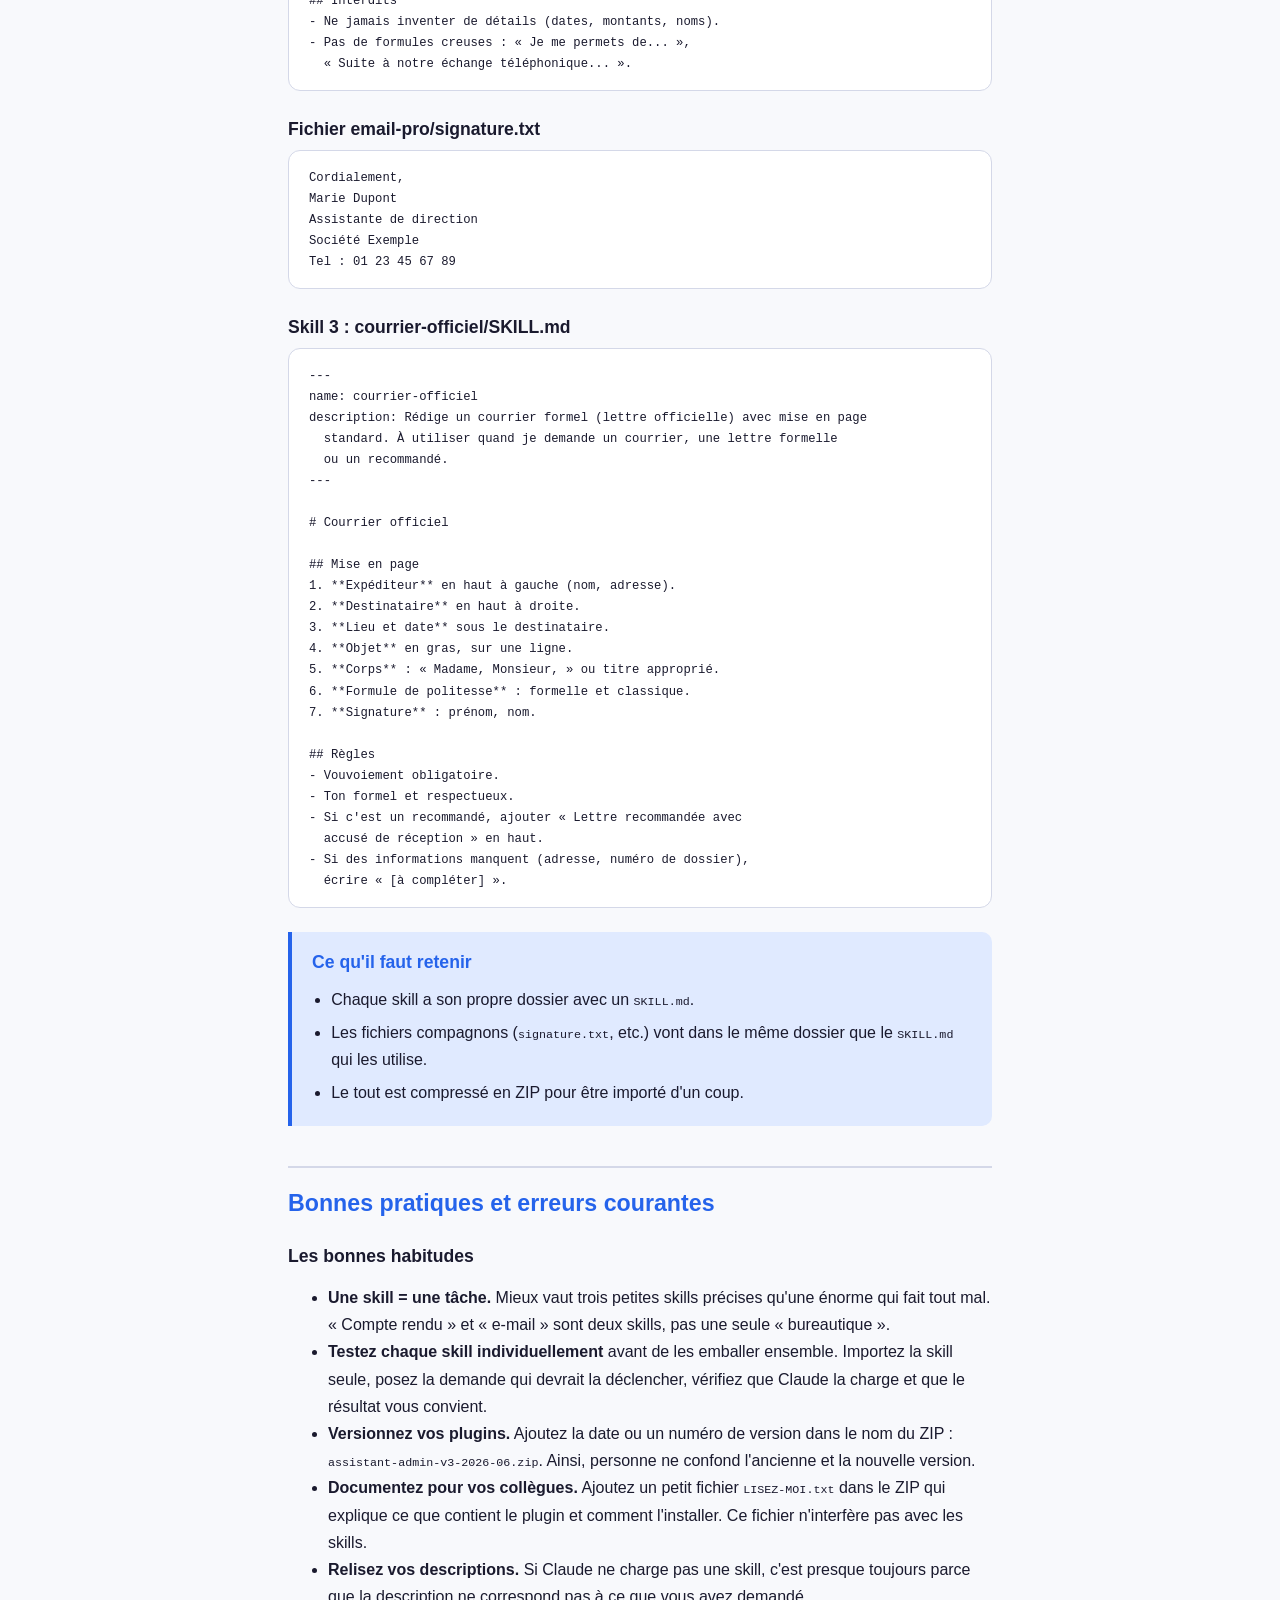
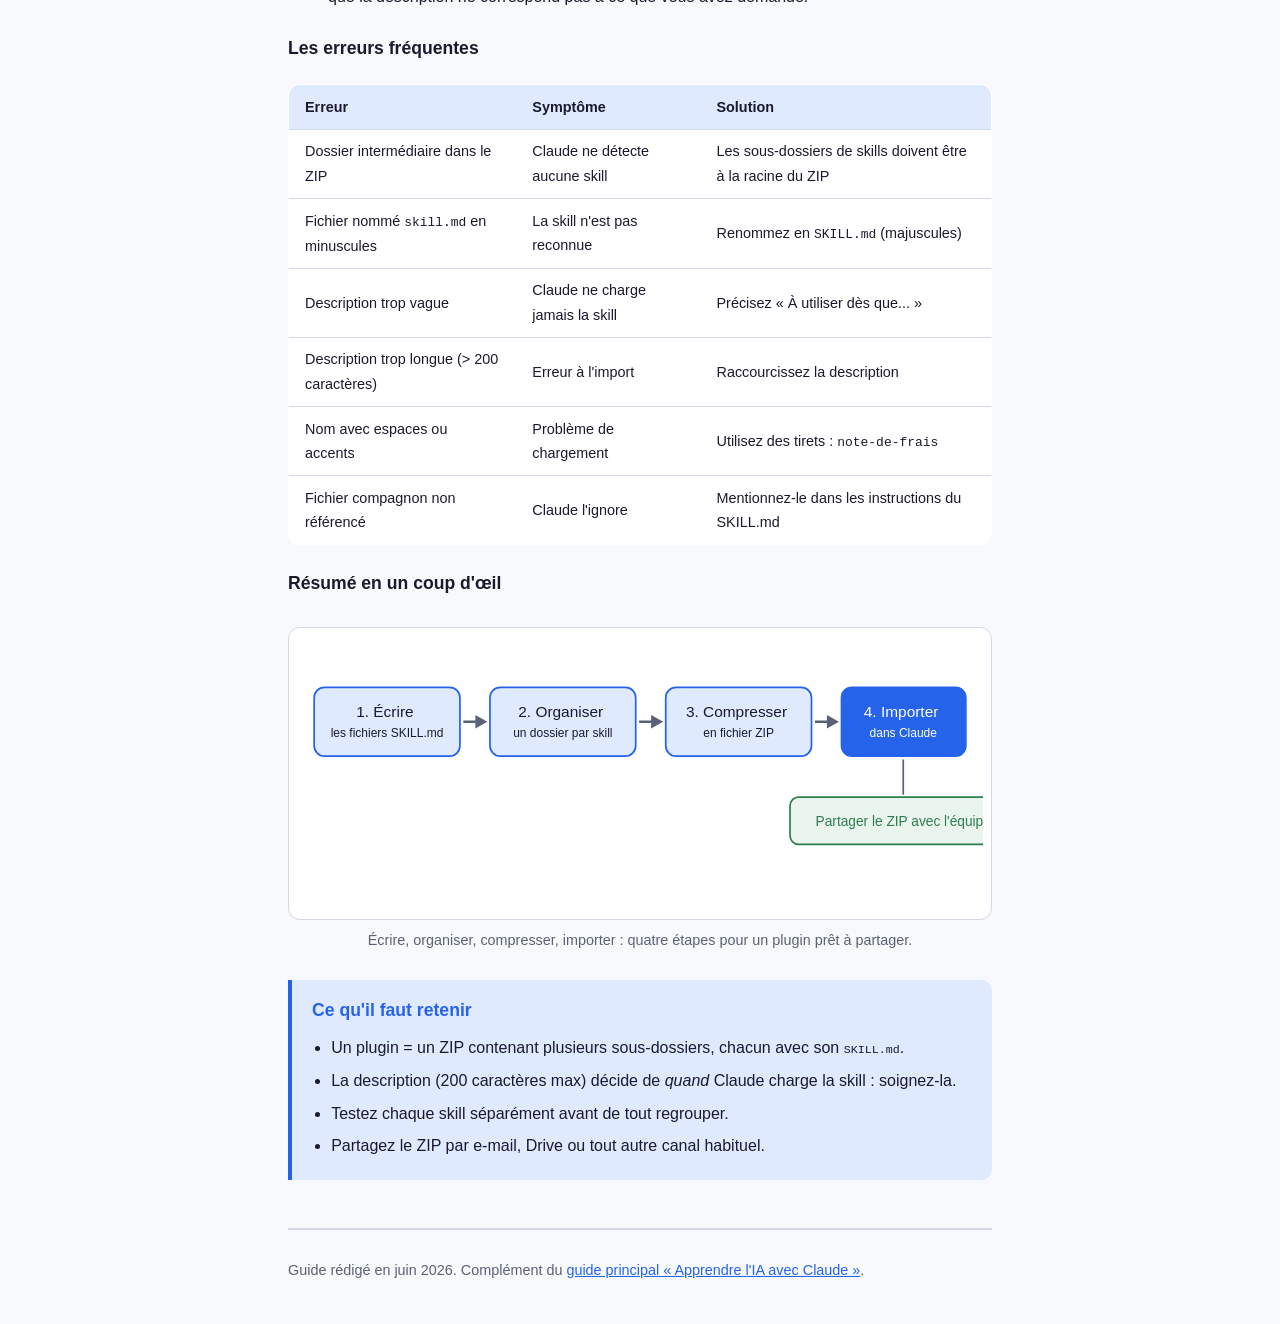
==== commit 6eef6b5c: "Improve mobile responsiveness, add hamburger menu, switch to blue theme - Sticky navigation bar with" ====
--- a/creer-plugin-skills.html
+++ b/creer-plugin-skills.html
@@ -8,9 +8,14 @@
 </head>
 <body>
 <nav class="site-nav" aria-label="Navigation du site">
+<div class="nav-inner">
 <span class="nav-title">Apprendre l'IA</span>
+<button class="nav-toggle" aria-label="Menu" onclick="document.querySelector('.nav-links').classList.toggle('open')">&#9776;</button>
+<div class="nav-links">
 <a href="index.html">Guide pas à pas</a>
 <a href="creer-plugin-skills.html" class="active">Créer un plugin de skills</a>
+</div>
+</div>
 </nav>
 
 <header>
@@ -382,33 +387,33 @@
 <figure>
 <svg viewBox="0 0 800 320" role="img" aria-labelledby="diag-plugin-title" style="width:100%;height:auto">
 <title id="diag-plugin-title">Les quatre étapes pour créer et partager un plugin de skills</title>
-<rect x="20" y="60" width="170" height="80" rx="12" fill="#f5e9df" stroke="#b4532a" stroke-width="2"/>
-<text x="105" y="94" text-anchor="middle" font-size="18" fill="#2b2622">
+<rect x="20" y="60" width="170" height="80" rx="12" fill="#e0eaff" stroke="#2563eb" stroke-width="2"/>
+<text x="105" y="94" text-anchor="middle" font-size="18" fill="#1a1a2e">
 <tspan x="105">1. Écrire</tspan>
 <tspan x="105" dy="24" font-size="14">les fichiers SKILL.md</tspan>
 </text>
-<line x1="194" y1="100" x2="218" y2="100" stroke="#6b625a" stroke-width="3"/>
-<path d="M222,100 l-14,-8 v16 z" fill="#6b625a"/>
-<rect x="225" y="60" width="170" height="80" rx="12" fill="#f5e9df" stroke="#b4532a" stroke-width="2"/>
-<text x="310" y="94" text-anchor="middle" font-size="18" fill="#2b2622">
+<line x1="194" y1="100" x2="218" y2="100" stroke="#5a6178" stroke-width="3"/>
+<path d="M222,100 l-14,-8 v16 z" fill="#5a6178"/>
+<rect x="225" y="60" width="170" height="80" rx="12" fill="#e0eaff" stroke="#2563eb" stroke-width="2"/>
+<text x="310" y="94" text-anchor="middle" font-size="18" fill="#1a1a2e">
 <tspan x="310">2. Organiser</tspan>
 <tspan x="310" dy="24" font-size="14">un dossier par skill</tspan>
 </text>
-<line x1="399" y1="100" x2="423" y2="100" stroke="#6b625a" stroke-width="3"/>
-<path d="M427,100 l-14,-8 v16 z" fill="#6b625a"/>
-<rect x="430" y="60" width="170" height="80" rx="12" fill="#f5e9df" stroke="#b4532a" stroke-width="2"/>
-<text x="515" y="94" text-anchor="middle" font-size="18" fill="#2b2622">
+<line x1="399" y1="100" x2="423" y2="100" stroke="#5a6178" stroke-width="3"/>
+<path d="M427,100 l-14,-8 v16 z" fill="#5a6178"/>
+<rect x="430" y="60" width="170" height="80" rx="12" fill="#e0eaff" stroke="#2563eb" stroke-width="2"/>
+<text x="515" y="94" text-anchor="middle" font-size="18" fill="#1a1a2e">
 <tspan x="515">3. Compresser</tspan>
 <tspan x="515" dy="24" font-size="14">en fichier ZIP</tspan>
 </text>
-<line x1="604" y1="100" x2="628" y2="100" stroke="#6b625a" stroke-width="3"/>
-<path d="M632,100 l-14,-8 v16 z" fill="#6b625a"/>
-<rect x="635" y="60" width="145" height="80" rx="12" fill="#b4532a" stroke="#b4532a" stroke-width="2"/>
+<line x1="604" y1="100" x2="628" y2="100" stroke="#5a6178" stroke-width="3"/>
+<path d="M632,100 l-14,-8 v16 z" fill="#5a6178"/>
+<rect x="635" y="60" width="145" height="80" rx="12" fill="#2563eb" stroke="#2563eb" stroke-width="2"/>
 <text x="707" y="94" text-anchor="middle" font-size="18" fill="#fff">
 <tspan x="707">4. Importer</tspan>
 <tspan x="707" dy="24" font-size="14" fill="#fff">dans Claude</tspan>
 </text>
-<line x1="707" y1="144" x2="707" y2="185" stroke="#6b625a" stroke-width="2"/>
+<line x1="707" y1="144" x2="707" y2="185" stroke="#5a6178" stroke-width="2"/>
 <rect x="575" y="188" width="265" height="55" rx="10" fill="#e8f4ec" stroke="#2e7d4f" stroke-width="2"/>
 <text x="707" y="222" text-anchor="middle" font-size="16" fill="#2e7d4f">Partager le ZIP avec l'équipe</text>
 </svg>
--- a/style.css
+++ b/style.css
@@ -1,26 +1,27 @@
 :root {
-  --encre: #2b2622;
-  --fond: #fbf9f6;
-  --accent: #b4532a;
-  --accent-doux: #f5e9df;
-  --bord: #e3dcd2;
-  --gris: #6b625a;
-  --vert: #2e7d4f;
-  --rouge: #b03a2e;
-}
-* { box-sizing: border-box; }
+  --encre: #1a1a2e;
+  --fond: #f8f9fc;
+  --accent: #2563eb;
+  --accent-hover: #1d4ed8;
+  --accent-doux: #e0eaff;
+  --bord: #d4d8e8;
+  --gris: #5a6178;
+  --vert: #16a34a;
+  --rouge: #dc2626;
+}
+* { box-sizing: border-box; margin: 0; }
 html { scroll-behavior: smooth; }
 body {
   font-family: -apple-system, BlinkMacSystemFont, "Segoe UI", Roboto, "Helvetica Neue", Arial, sans-serif;
-  line-height: 1.6;
+  line-height: 1.7;
   max-width: 46rem;
   margin: 0 auto;
-  padding: 1rem;
+  padding: 0 1rem 2rem;
   color: var(--encre);
   background: var(--fond);
 }
 h1 { font-size: 2rem; line-height: 1.2; margin-bottom: 0.25rem; }
-.sous-titre { color: var(--gris); font-size: 1.1rem; margin-top: 0; }
+.sous-titre { color: var(--gris); font-size: 1.1rem; margin-top: 0.25rem; }
 h2 {
   font-size: 1.45rem;
   line-height: 1.3;
@@ -29,13 +30,79 @@
   border-top: 2px solid var(--bord);
   color: var(--accent);
 }
-h3 { font-size: 1.1rem; margin-bottom: 0.3rem; }
+h3 { font-size: 1.1rem; margin-bottom: 0.3rem; margin-top: 1.5rem; }
 a { color: var(--accent); }
+a:hover { color: var(--accent-hover); }
 .lang-note { color: var(--gris); font-size: 0.85em; white-space: nowrap; }
+p { margin: 0.75rem 0; }
+ul, ol { margin: 0.75rem 0; }
+header { padding-top: 0.5rem; }
+
+/* ── Site Navigation ── */
+nav.site-nav {
+  background: var(--accent);
+  padding: 0;
+  margin: 0 -1rem 1.5rem;
+  position: sticky;
+  top: 0;
+  z-index: 100;
+  box-shadow: 0 2px 8px rgba(37, 99, 235, 0.15);
+}
+nav.site-nav .nav-inner {
+  display: flex;
+  align-items: center;
+  max-width: 46rem;
+  margin: 0 auto;
+  padding: 0 1rem;
+}
+nav.site-nav .nav-title {
+  font-weight: 700;
+  color: #fff;
+  font-size: 1rem;
+  padding: 0.75rem 0;
+  margin-right: auto;
+  white-space: nowrap;
+}
+nav.site-nav .nav-links {
+  display: flex;
+  gap: 0;
+}
+nav.site-nav a {
+  text-decoration: none;
+  color: rgba(255, 255, 255, 0.8);
+  font-size: 0.9rem;
+  padding: 0.75rem 1rem;
+  border-bottom: 3px solid transparent;
+  transition: color 0.2s, border-color 0.2s, background 0.2s;
+  white-space: nowrap;
+}
+nav.site-nav a:hover {
+  color: #fff;
+  background: rgba(255, 255, 255, 0.1);
+}
+nav.site-nav a.active {
+  color: #fff;
+  border-bottom-color: #fff;
+  font-weight: 600;
+}
+
+/* Hamburger (hidden on desktop) */
+nav.site-nav .nav-toggle {
+  display: none;
+  background: none;
+  border: none;
+  color: #fff;
+  font-size: 1.5rem;
+  padding: 0.75rem 0;
+  cursor: pointer;
+  line-height: 1;
+}
+
+/* ── Table of Contents ── */
 nav.sommaire {
   background: #fff;
   border: 1px solid var(--bord);
-  border-radius: 10px;
+  border-radius: 12px;
   padding: 1rem 1.5rem;
   margin-top: 1.5rem;
 }
@@ -48,19 +115,23 @@
 }
 nav.sommaire ol { margin: 0; padding-left: 1.4rem; }
 nav.sommaire li { margin: 0.3rem 0; }
+
+/* ── Callout boxes ── */
 aside.retenir {
   background: var(--accent-doux);
   border-left: 4px solid var(--accent);
-  border-radius: 0 8px 8px 0;
+  border-radius: 0 10px 10px 0;
   padding: 0.75rem 1.25rem;
   margin: 1.5rem 0;
 }
 aside.retenir h3 { margin-top: 0.25rem; color: var(--accent); }
 aside.retenir ul { margin: 0.5rem 0; padding-left: 1.2rem; }
 aside.retenir li { margin: 0.35rem 0; }
+
+/* ── Example blocks ── */
 div.exemple {
   border: 1px solid var(--bord);
-  border-radius: 10px;
+  border-radius: 12px;
   background: #fff;
   padding: 0.25rem 1.25rem;
   margin: 1.25rem 0;
@@ -69,14 +140,18 @@
 div.exemple .apres { border-left: 4px solid var(--vert); padding-left: 0.75rem; }
 div.exemple .avant strong { color: var(--rouge); }
 div.exemple .apres strong { color: var(--vert); }
+
+/* ── Checklist ── */
 ol.checklist { padding-left: 1.5rem; }
 ol.checklist li { margin: 0.85rem 0; padding-left: 0.25rem; }
+
+/* ── Figures & SVG ── */
 figure { margin: 1.75rem 0; }
 figure svg {
   display: block;
   background: #fff;
   border: 1px solid var(--bord);
-  border-radius: 10px;
+  border-radius: 12px;
   padding: 0.5rem;
 }
 figcaption {
@@ -85,17 +160,27 @@
   text-align: center;
   margin-top: 0.5rem;
 }
+
+/* ── Code blocks ── */
 pre {
   background: #fff;
   border: 1px solid var(--bord);
-  border-radius: 10px;
+  border-radius: 12px;
   padding: 1rem 1.25rem;
   overflow-x: auto;
   font-size: 0.85rem;
   line-height: 1.55;
-}
+  -webkit-overflow-scrolling: touch;
+}
+code {
+  font-size: 0.9em;
+}
+
+/* ── Definition lists ── */
 dl dt { font-weight: 700; margin-top: 1rem; }
 dl dd { margin-left: 0; margin-top: 0.2rem; }
+
+/* ── Footer ── */
 footer {
   margin-top: 3rem;
   padding-top: 1rem;
@@ -104,49 +189,14 @@
   color: var(--gris);
 }
 
-/* Navigation du site */
-nav.site-nav {
-  background: #fff;
-  border-bottom: 2px solid var(--bord);
-  padding: 0.6rem 1rem;
-  margin: -1rem -1rem 1.5rem;
-  display: flex;
-  gap: 1.5rem;
-  align-items: center;
-  flex-wrap: wrap;
-}
-nav.site-nav a {
-  text-decoration: none;
-  color: var(--gris);
-  font-size: 0.95rem;
-  padding: 0.25rem 0;
-  border-bottom: 2px solid transparent;
-  transition: color 0.2s, border-color 0.2s;
-}
-nav.site-nav a:hover {
-  color: var(--accent);
-  border-bottom-color: var(--accent);
-}
-nav.site-nav a.active {
-  color: var(--accent);
-  border-bottom-color: var(--accent);
-  font-weight: 600;
-}
-nav.site-nav .nav-title {
-  font-weight: 700;
-  color: var(--encre);
-  font-size: 1rem;
-  margin-right: 0.5rem;
-}
-
-/* Tableaux */
+/* ── Tables ── */
 table {
   width: 100%;
   border-collapse: collapse;
   margin: 1.25rem 0;
   background: #fff;
   border: 1px solid var(--bord);
-  border-radius: 10px;
+  border-radius: 12px;
   overflow: hidden;
 }
 th, td {
@@ -162,12 +212,91 @@
 td { font-size: 0.9rem; }
 tr:last-child td { border-bottom: none; }
 
-/* Encarts info */
+/* ── Info callout ── */
 aside.info {
-  background: #e8f4ec;
+  background: #ecfdf5;
   border-left: 4px solid var(--vert);
-  border-radius: 0 8px 8px 0;
+  border-radius: 0 10px 10px 0;
   padding: 0.75rem 1.25rem;
   margin: 1.5rem 0;
 }
 aside.info h3 { margin-top: 0.25rem; color: var(--vert); }
+
+/* ═══════════════════════════════
+   MOBILE RESPONSIVE
+   ═══════════════════════════════ */
+
+@media (max-width: 640px) {
+  body {
+    padding: 0 0.75rem 1.5rem;
+    font-size: 0.95rem;
+    line-height: 1.65;
+  }
+  h1 { font-size: 1.5rem; }
+  h2 { font-size: 1.25rem; margin-top: 2rem; padding-top: 1rem; }
+  h3 { font-size: 1.05rem; }
+  .sous-titre { font-size: 1rem; }
+
+  /* Nav becomes hamburger */
+  nav.site-nav { margin: 0 -0.75rem 1rem; }
+  nav.site-nav .nav-inner { padding: 0 0.75rem; flex-wrap: wrap; }
+  nav.site-nav .nav-toggle { display: block; }
+  nav.site-nav .nav-links {
+    display: none;
+    flex-direction: column;
+    width: 100%;
+    border-top: 1px solid rgba(255,255,255,0.2);
+  }
+  nav.site-nav .nav-links.open { display: flex; }
+  nav.site-nav a {
+    padding: 0.75rem 0.5rem;
+    border-bottom: none;
+    border-left: 3px solid transparent;
+  }
+  nav.site-nav a.active {
+    border-left-color: #fff;
+    border-bottom: none;
+    background: rgba(255,255,255,0.1);
+  }
+
+  /* Table of contents */
+  nav.sommaire { padding: 0.75rem 1rem; }
+  nav.sommaire ol { padding-left: 1.1rem; }
+
+  /* Callout boxes */
+  aside.retenir, aside.info {
+    padding: 0.6rem 1rem;
+    margin: 1rem 0;
+  }
+
+  /* Code blocks scroll nicely */
+  pre {
+    padding: 0.75rem 1rem;
+    font-size: 0.8rem;
+    border-radius: 10px;
+  }
+
+  /* Tables scroll horizontally */
+  table {
+    display: block;
+    overflow-x: auto;
+    -webkit-overflow-scrolling: touch;
+  }
+  th, td { padding: 0.5rem 0.75rem; white-space: nowrap; }
+
+  /* SVG diagrams */
+  figure { margin: 1.25rem 0; }
+  figure svg { border-radius: 10px; }
+  figcaption { font-size: 0.85rem; }
+
+  /* Example blocks */
+  div.exemple { padding: 0.25rem 1rem; }
+}
+
+/* Small phones */
+@media (max-width: 380px) {
+  body { padding: 0 0.5rem 1rem; }
+  h1 { font-size: 1.35rem; }
+  nav.site-nav a { font-size: 0.85rem; }
+  pre { font-size: 0.75rem; padding: 0.6rem 0.75rem; }
+}
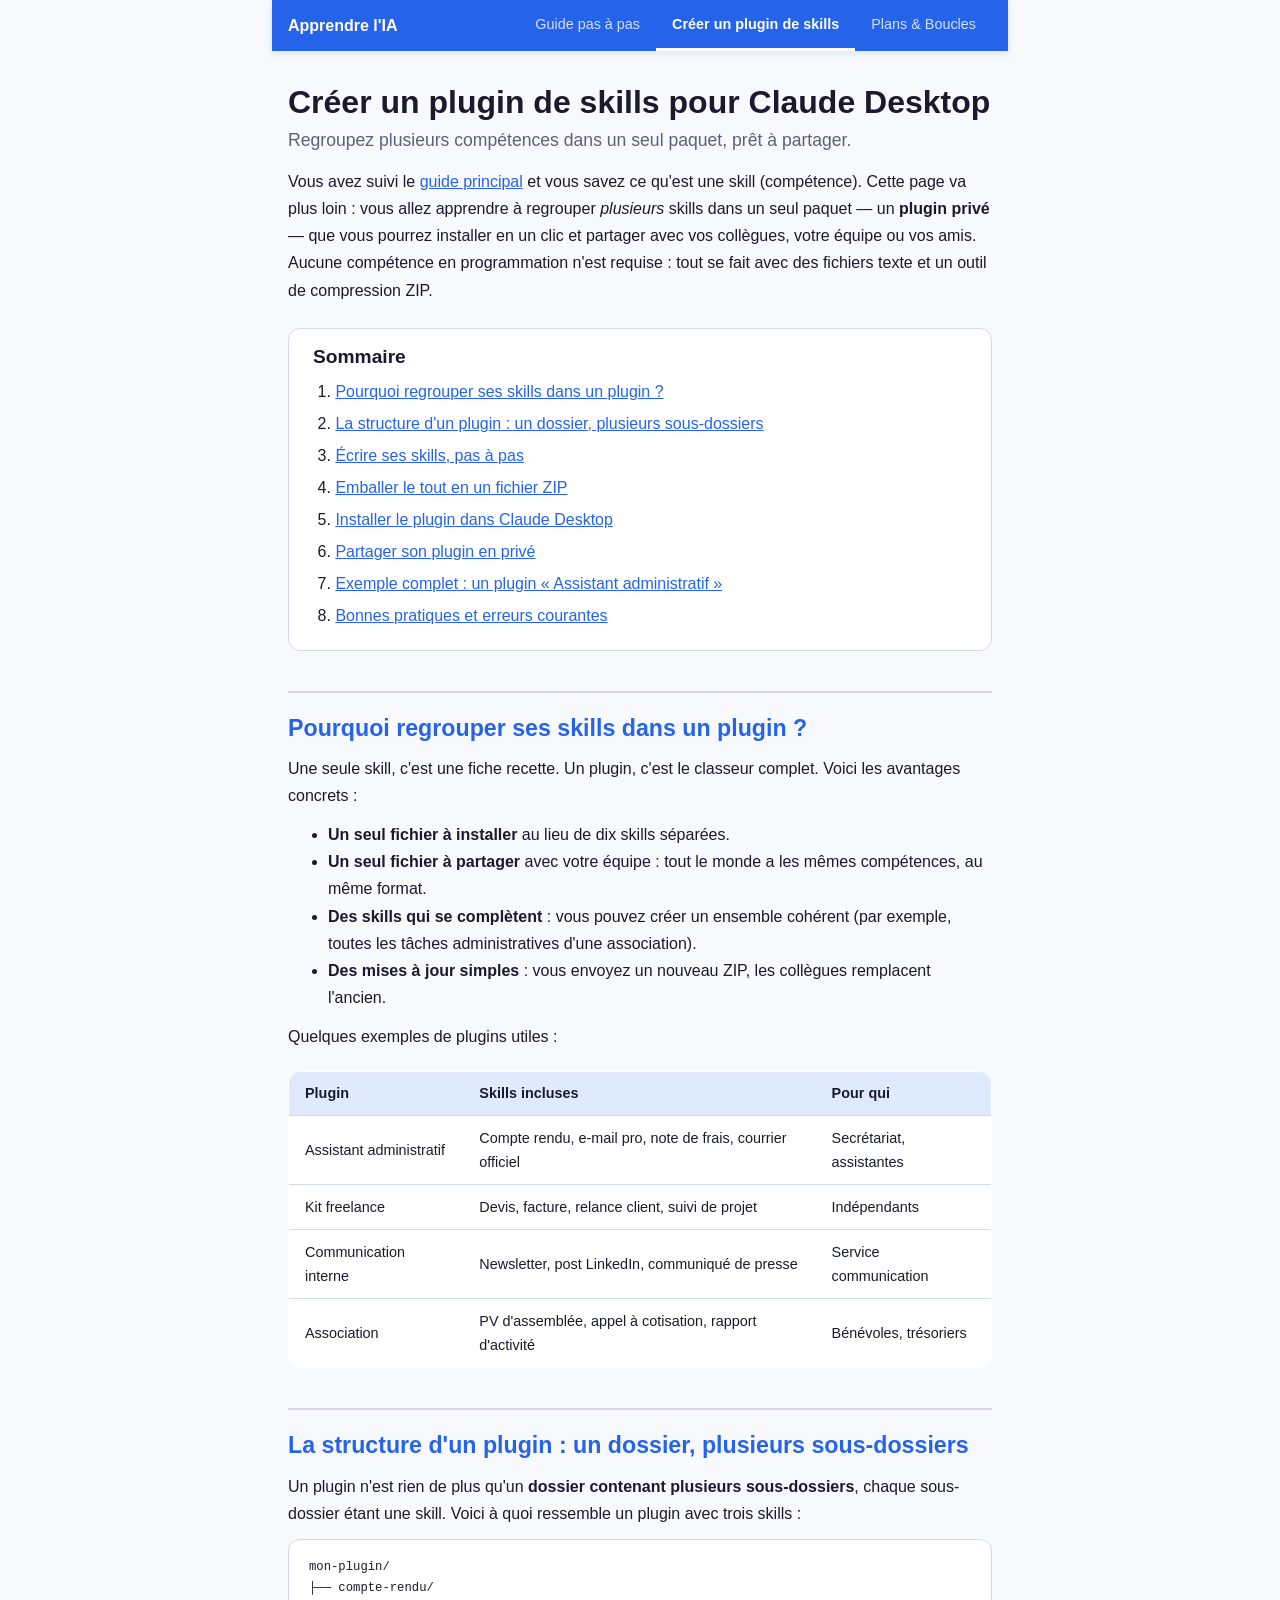
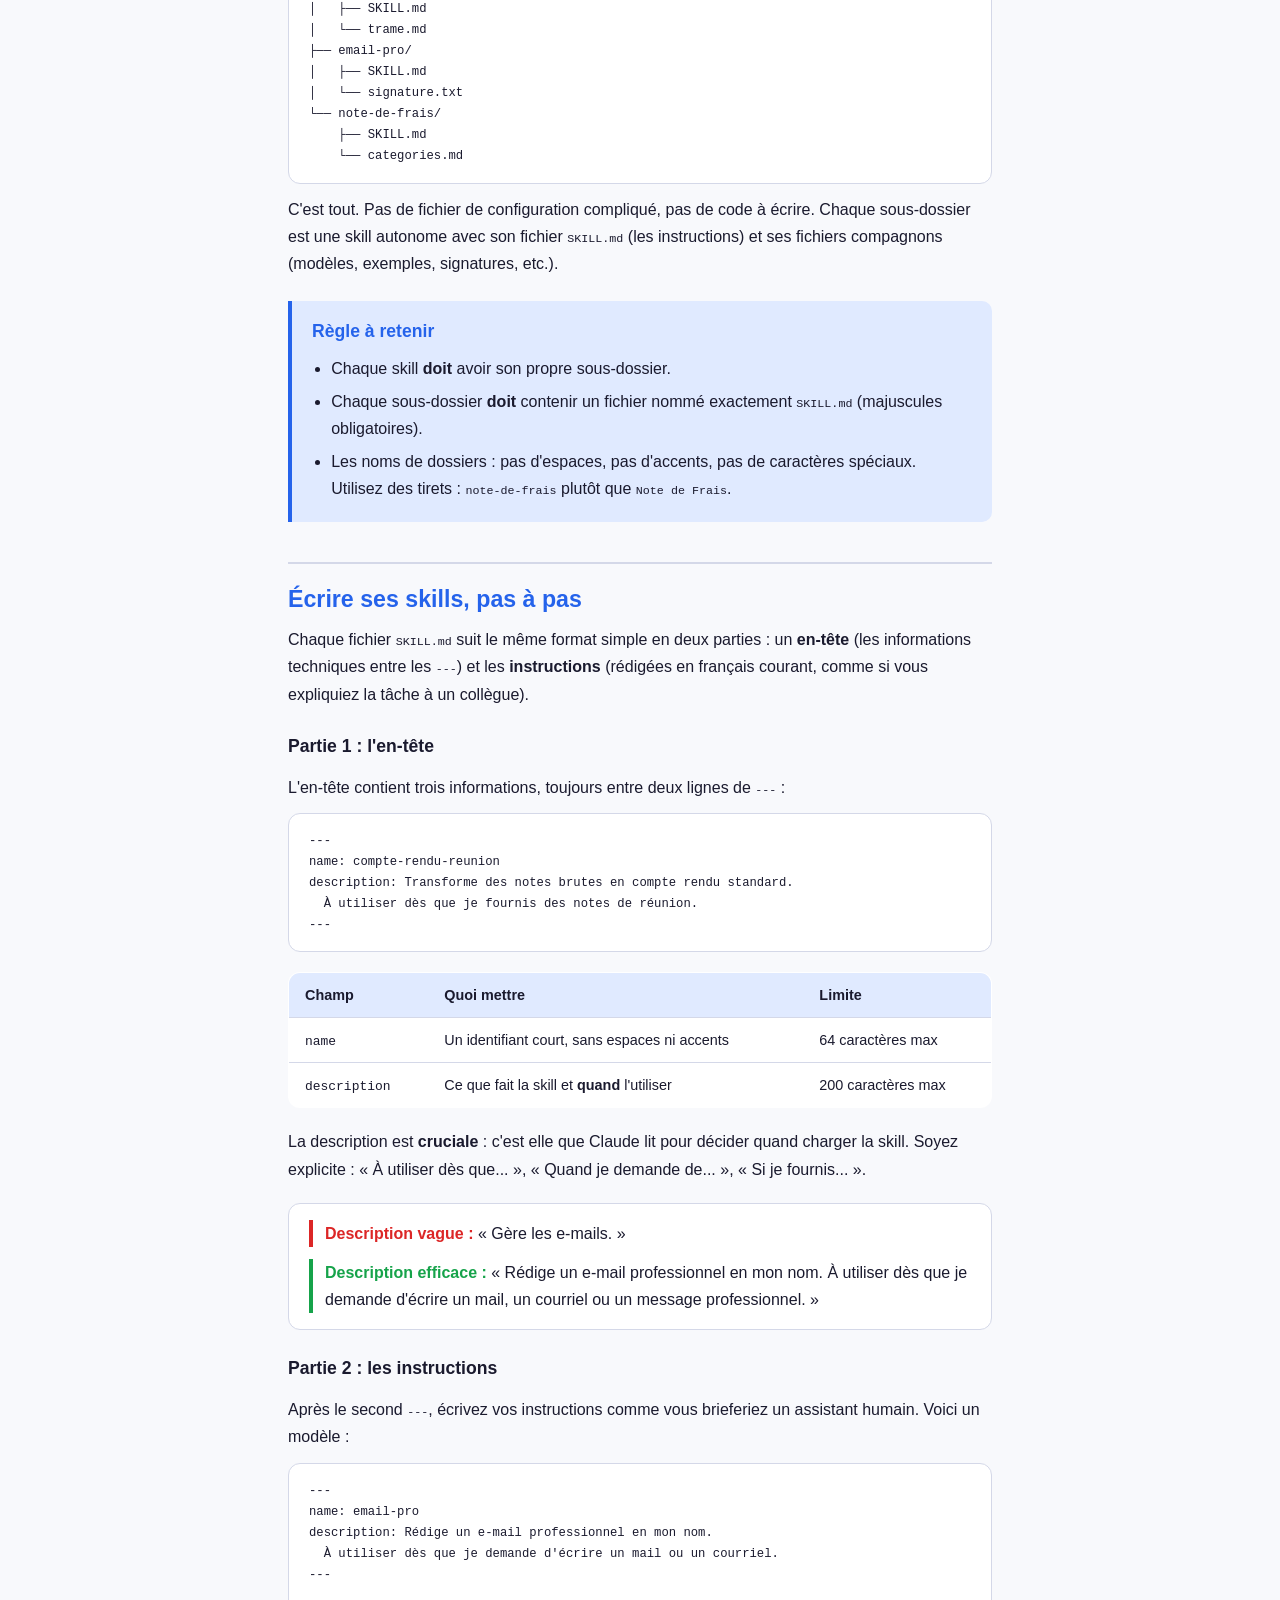
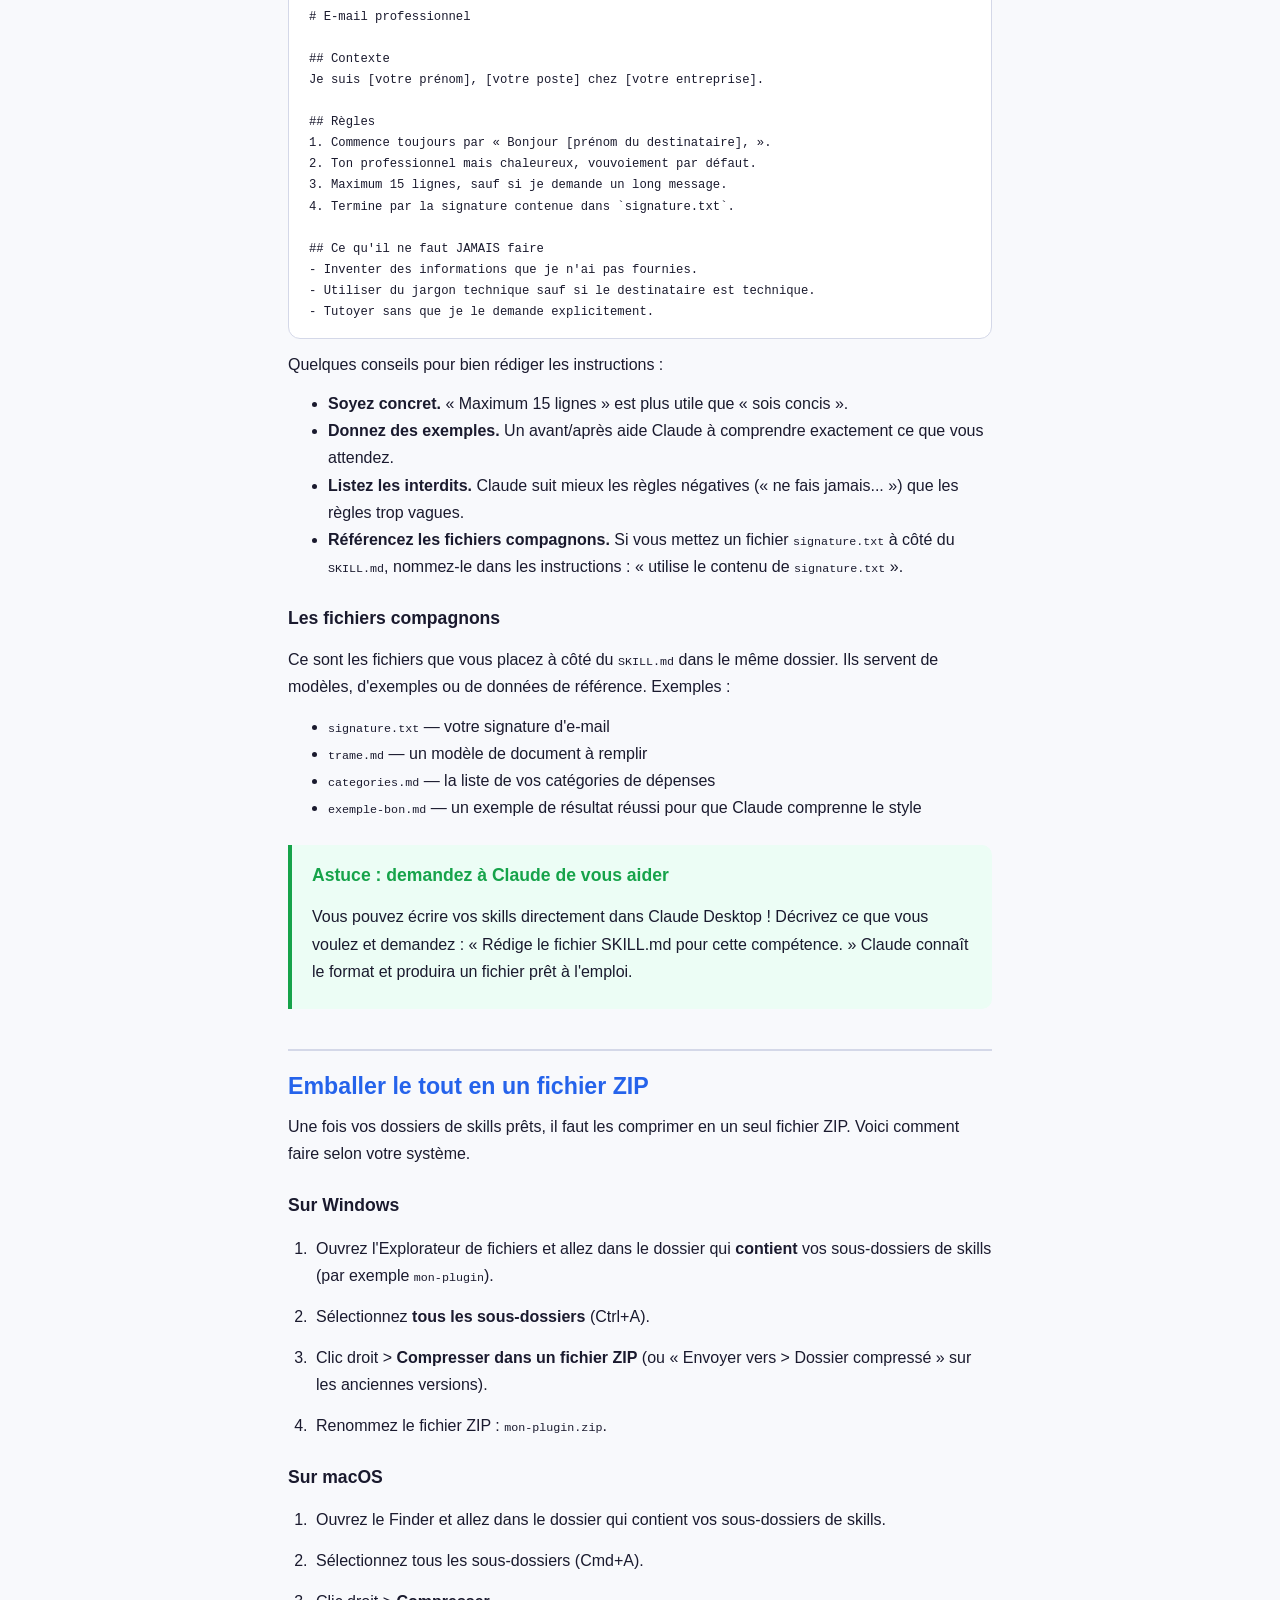
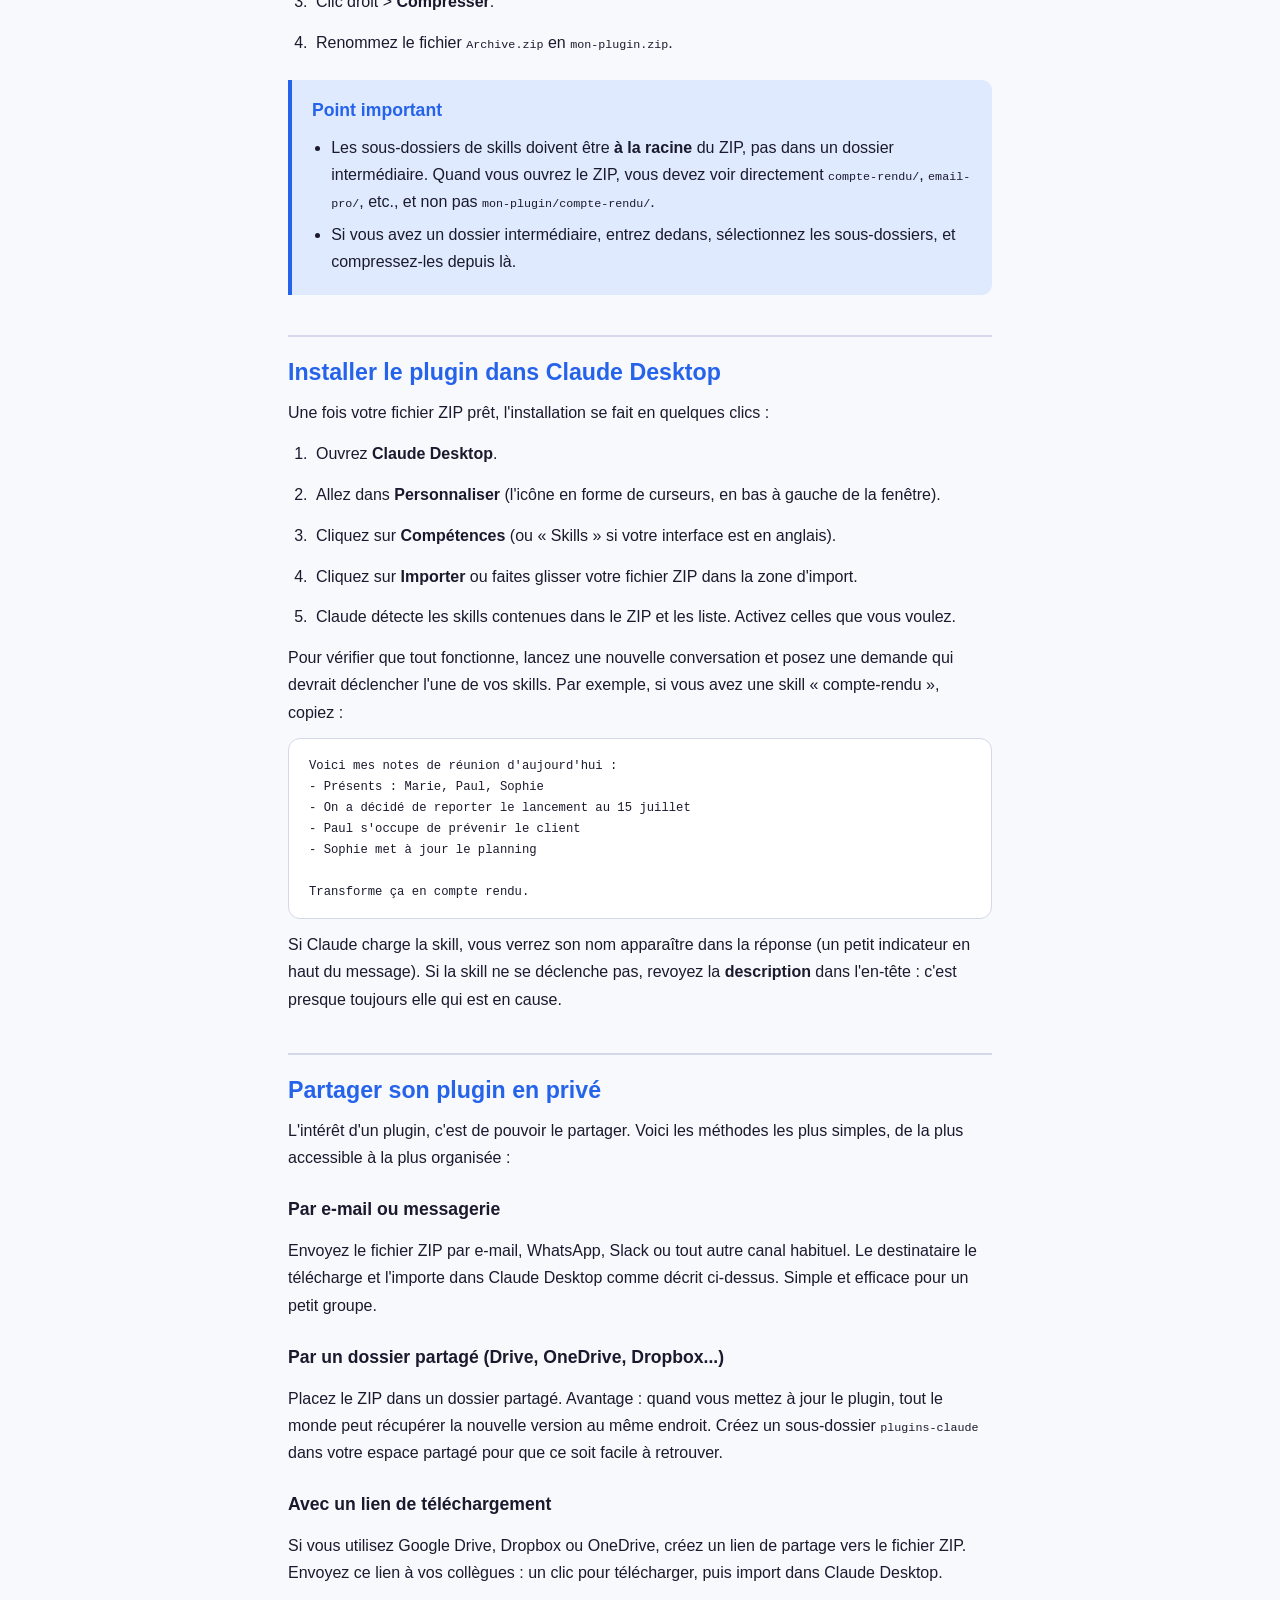
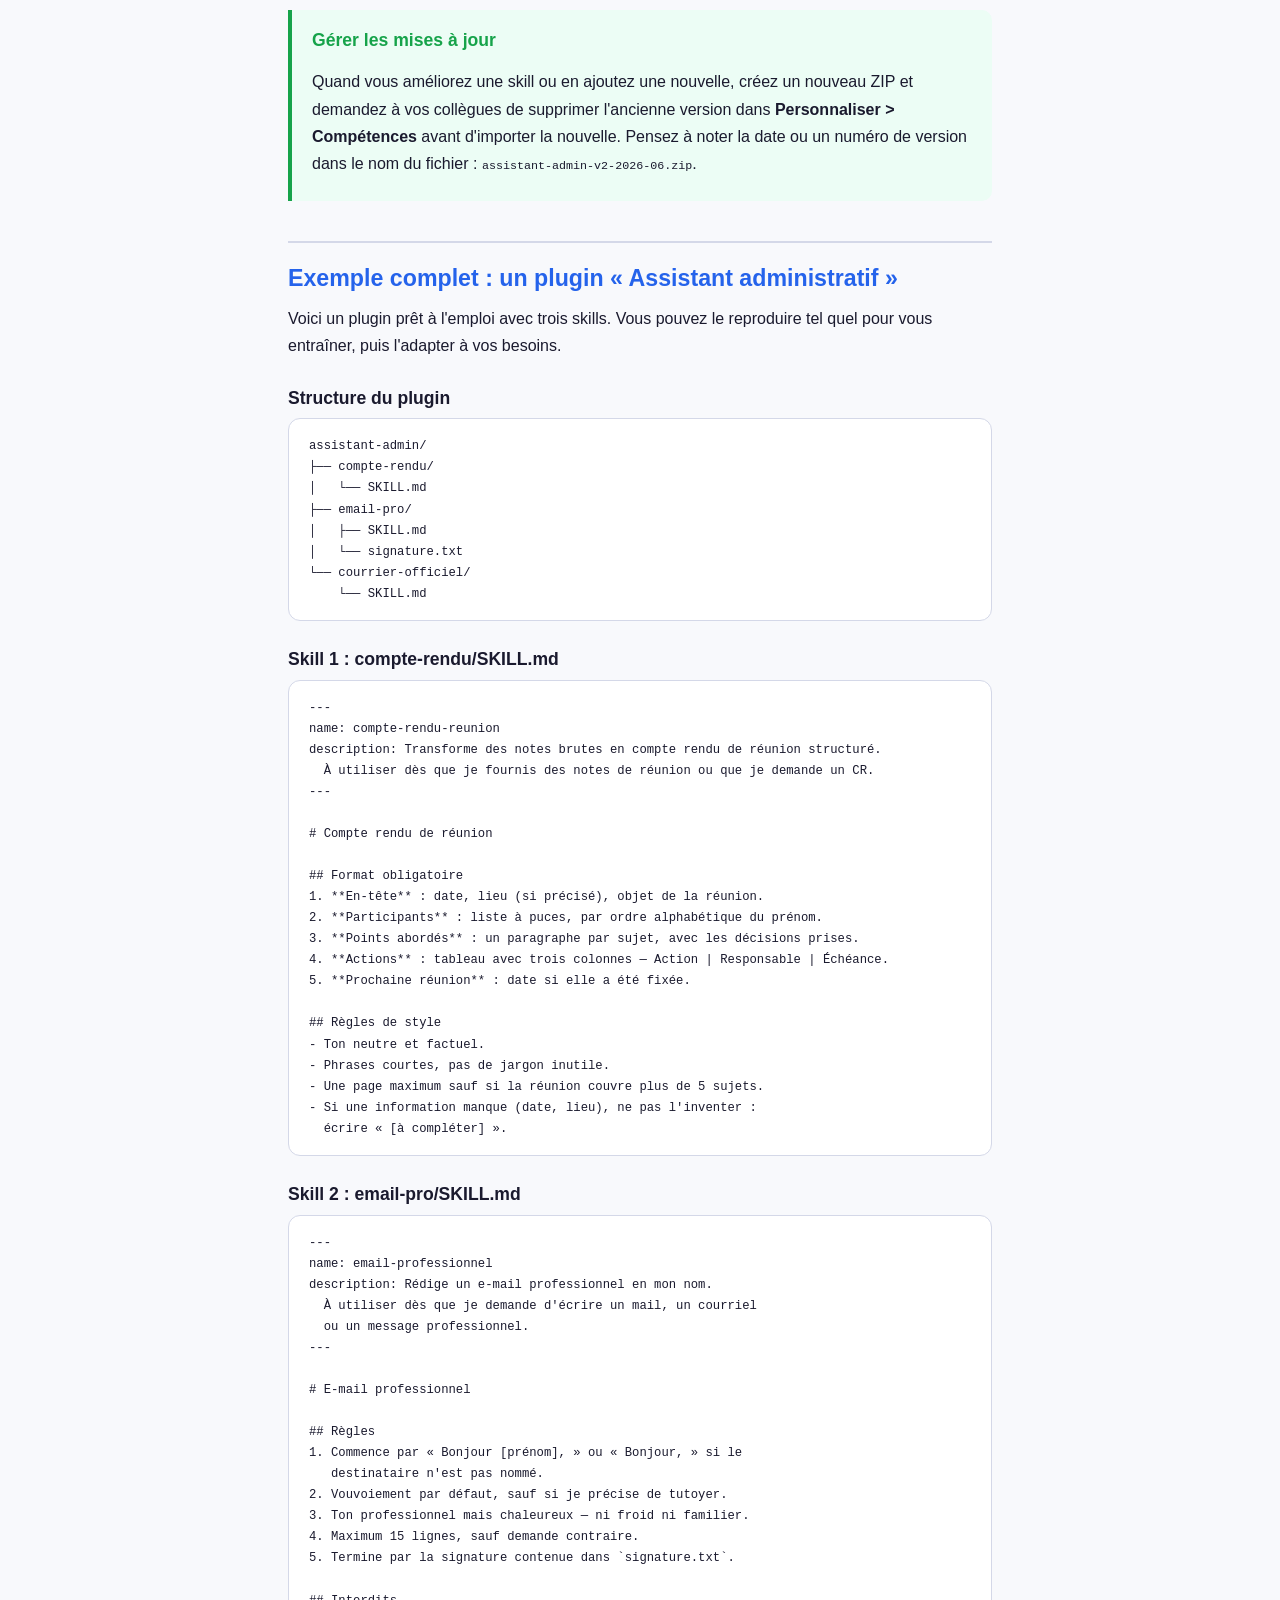
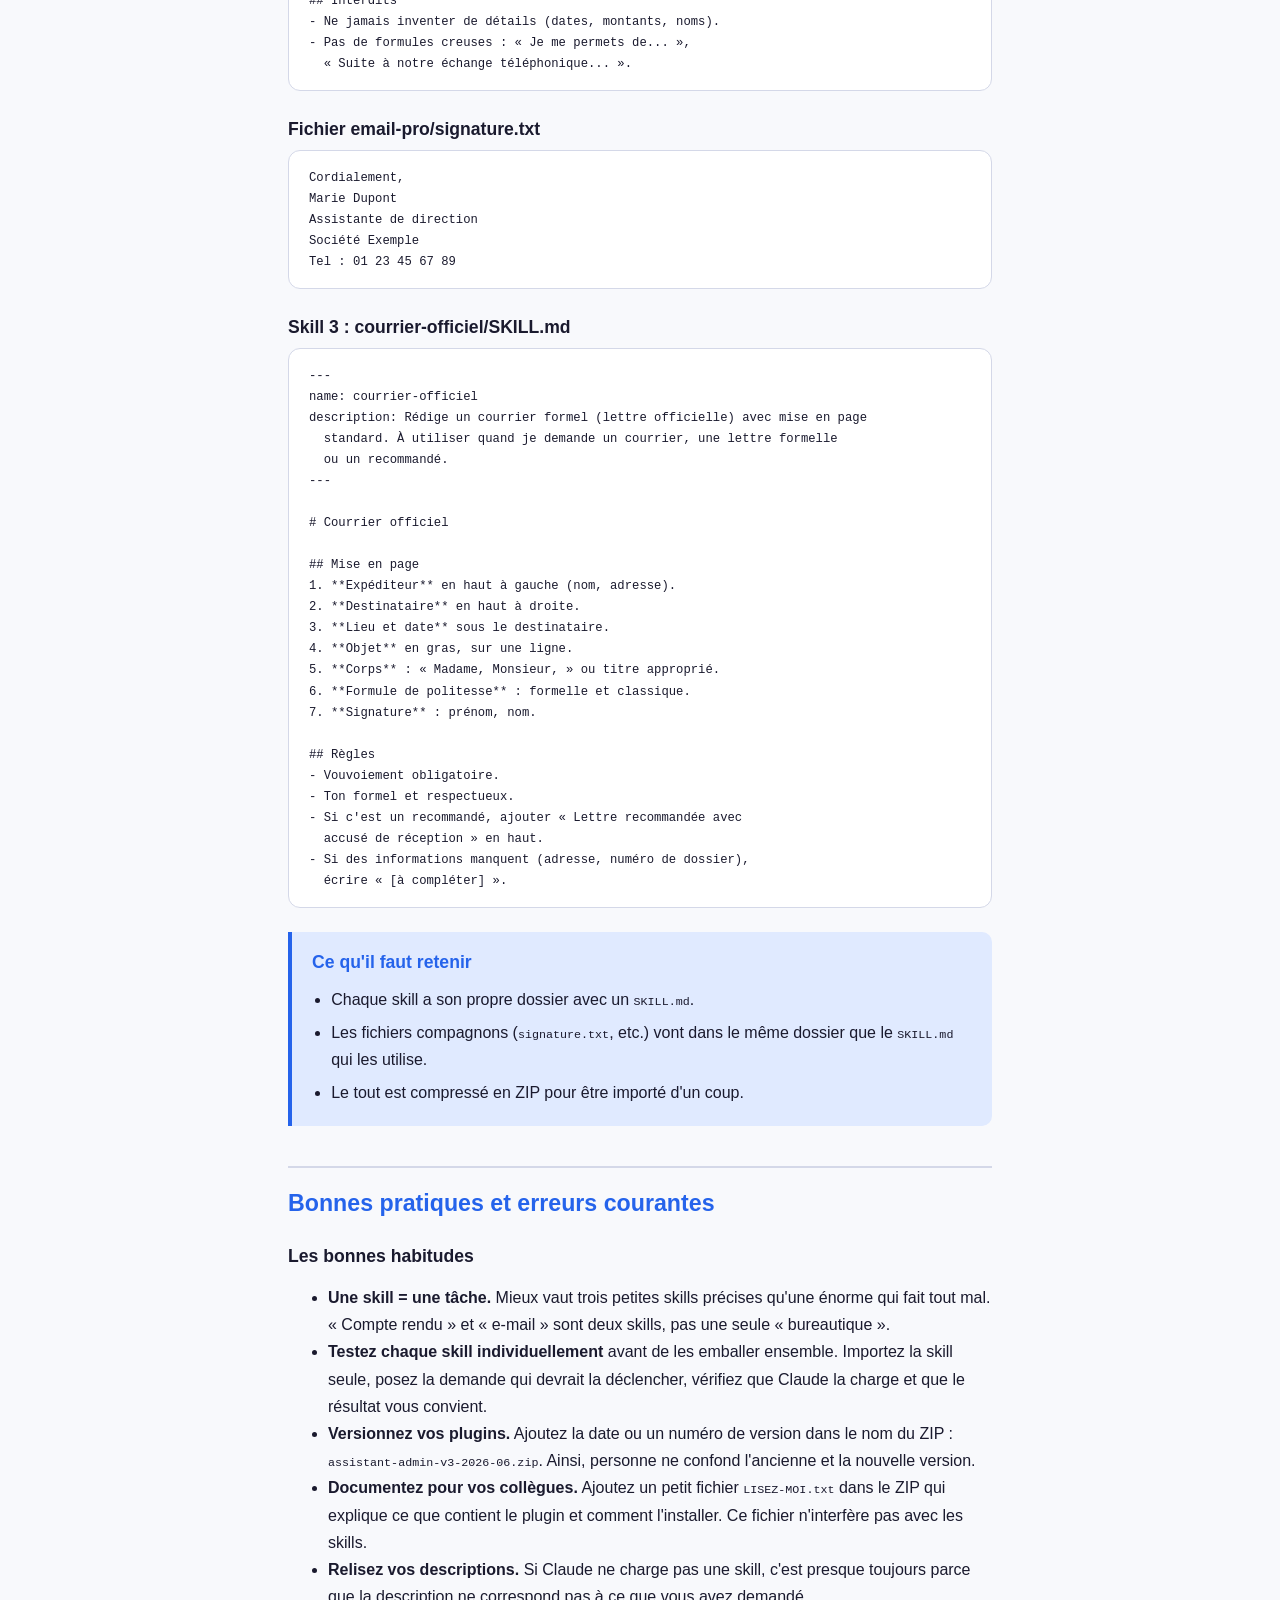
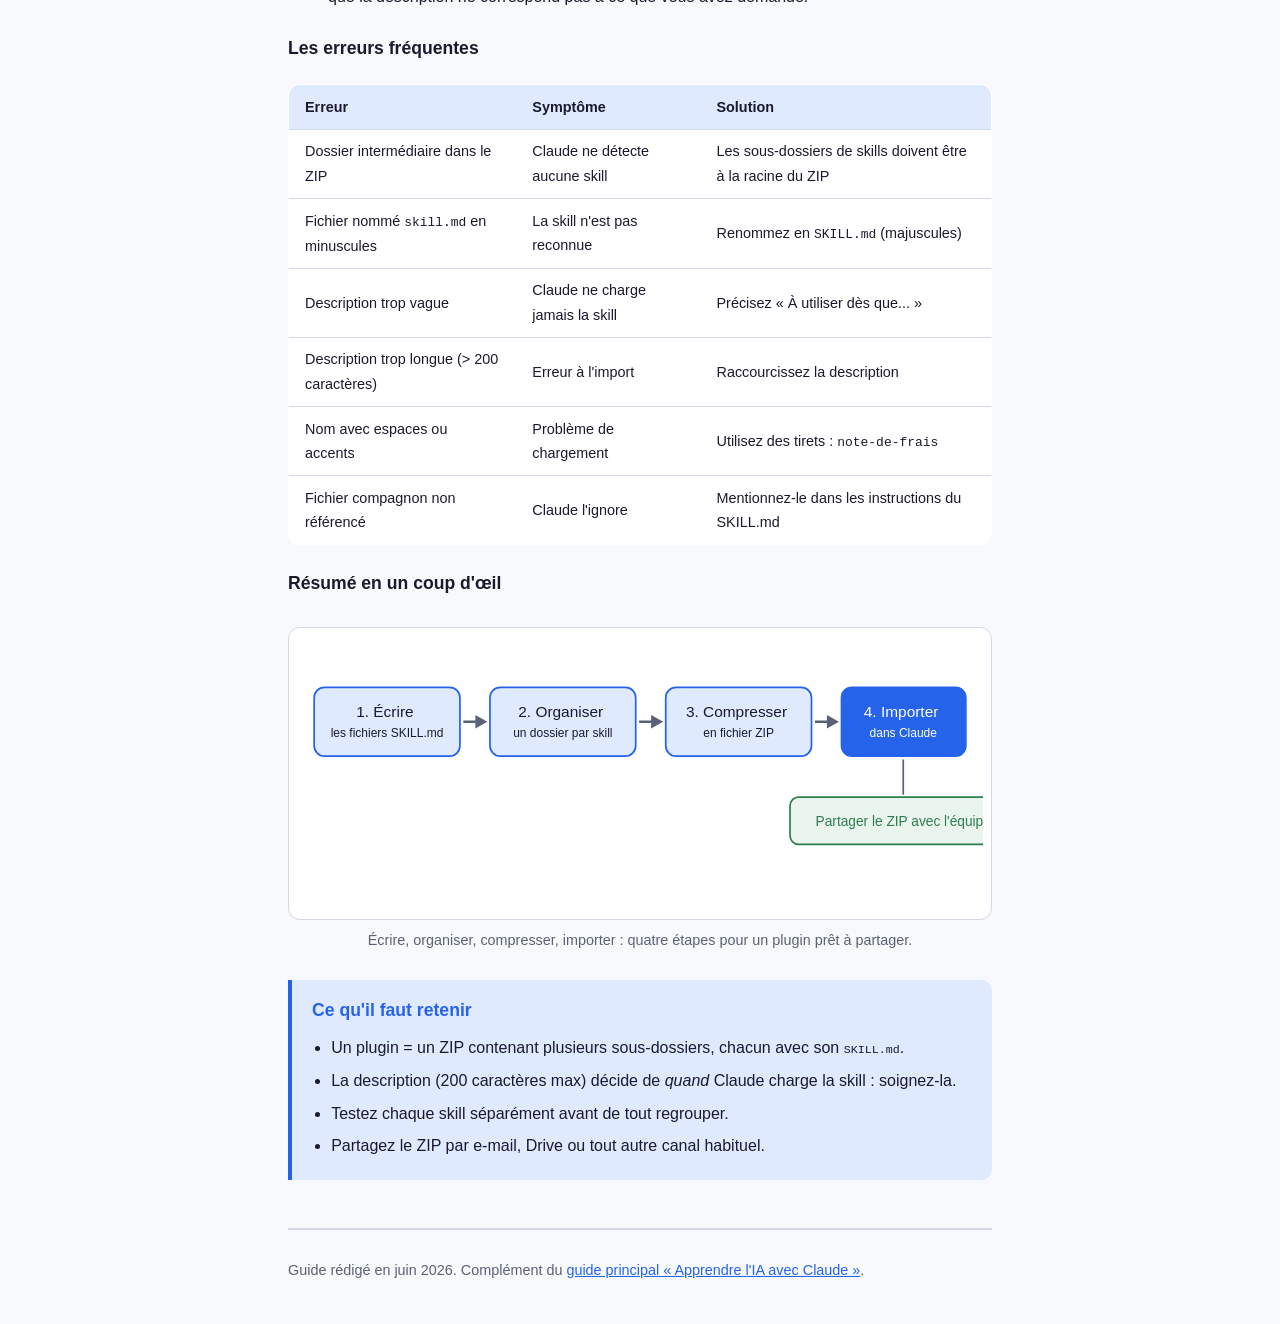
==== commit addc2f9e: "Ajouter la page Plans & Boucles et mettre à jour la navigation Nouvelle page détaillée couvrant le m" ====
--- a/creer-plugin-skills.html
+++ b/creer-plugin-skills.html
@@ -14,6 +14,7 @@
 <div class="nav-links">
 <a href="index.html">Guide pas à pas</a>
 <a href="creer-plugin-skills.html" class="active">Créer un plugin de skills</a>
+<a href="plans-et-boucles.html">Plans &amp; Boucles</a>
 </div>
 </div>
 </nav>
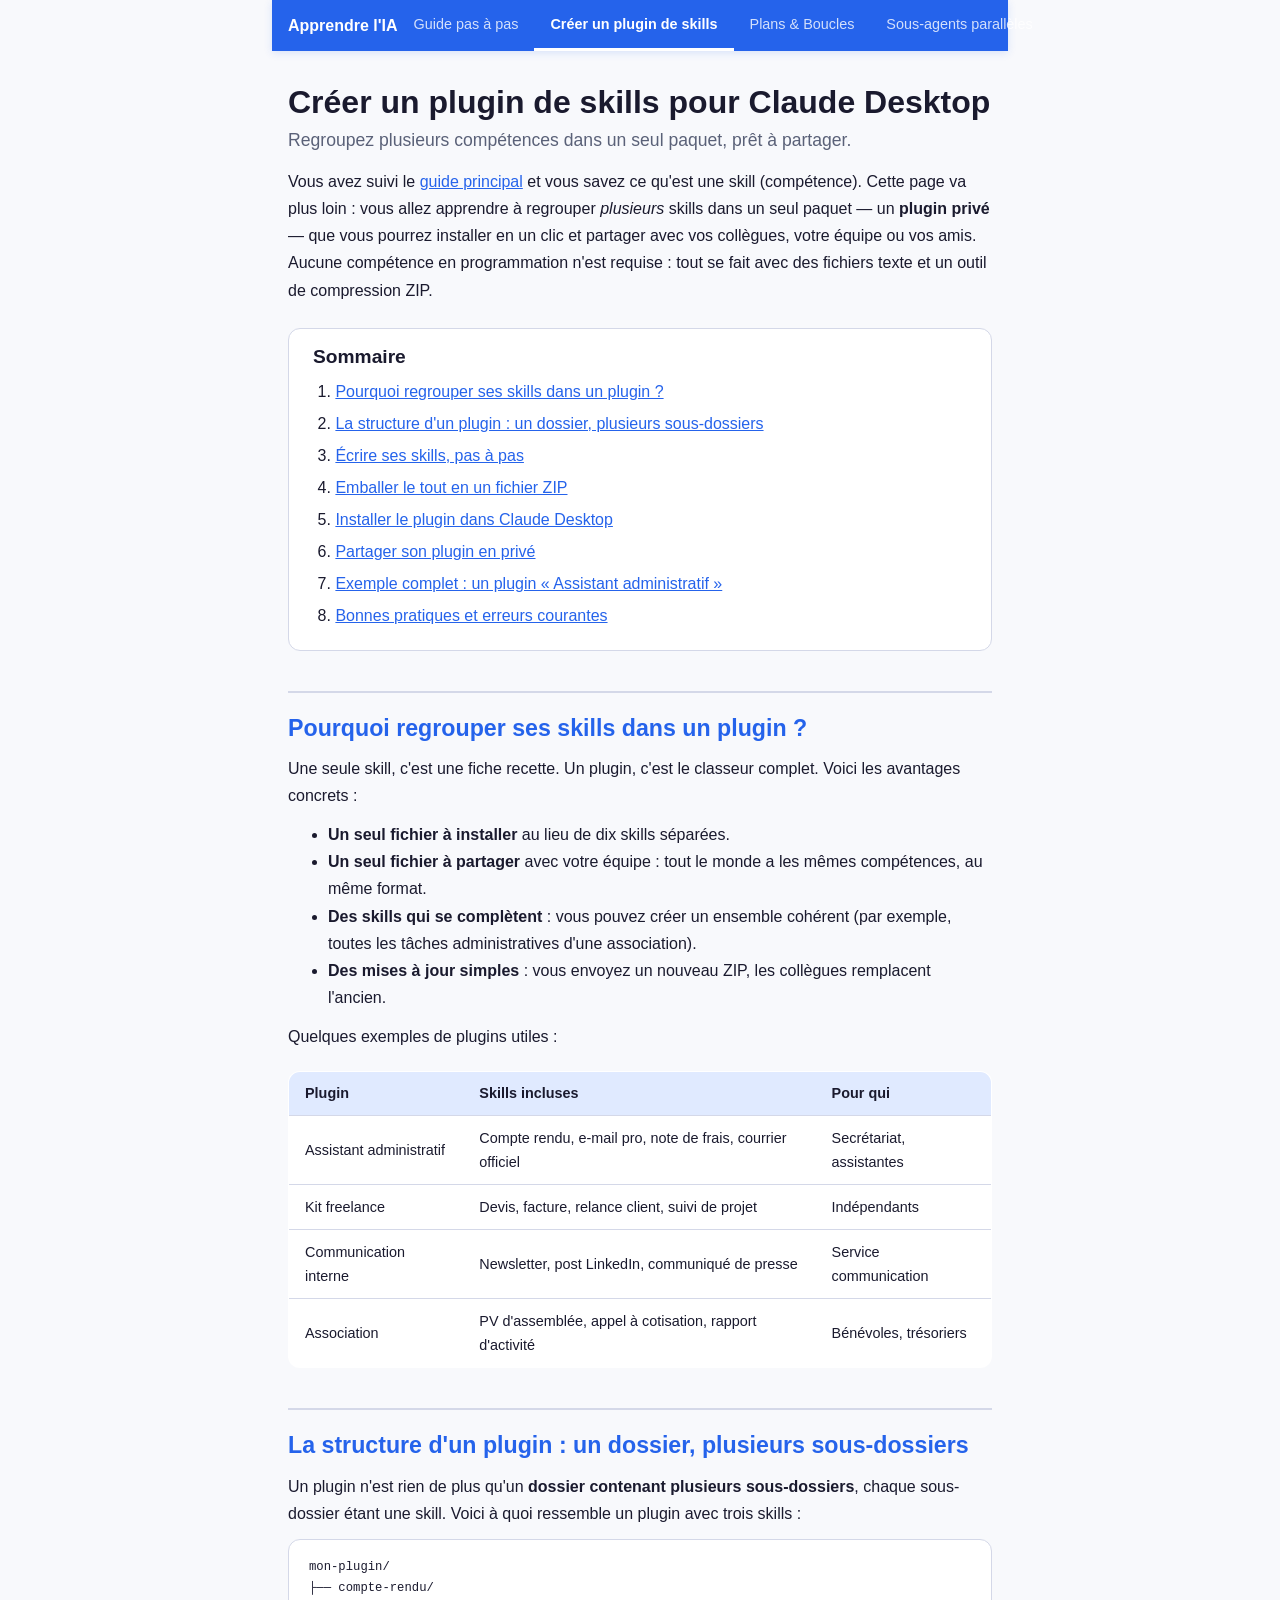
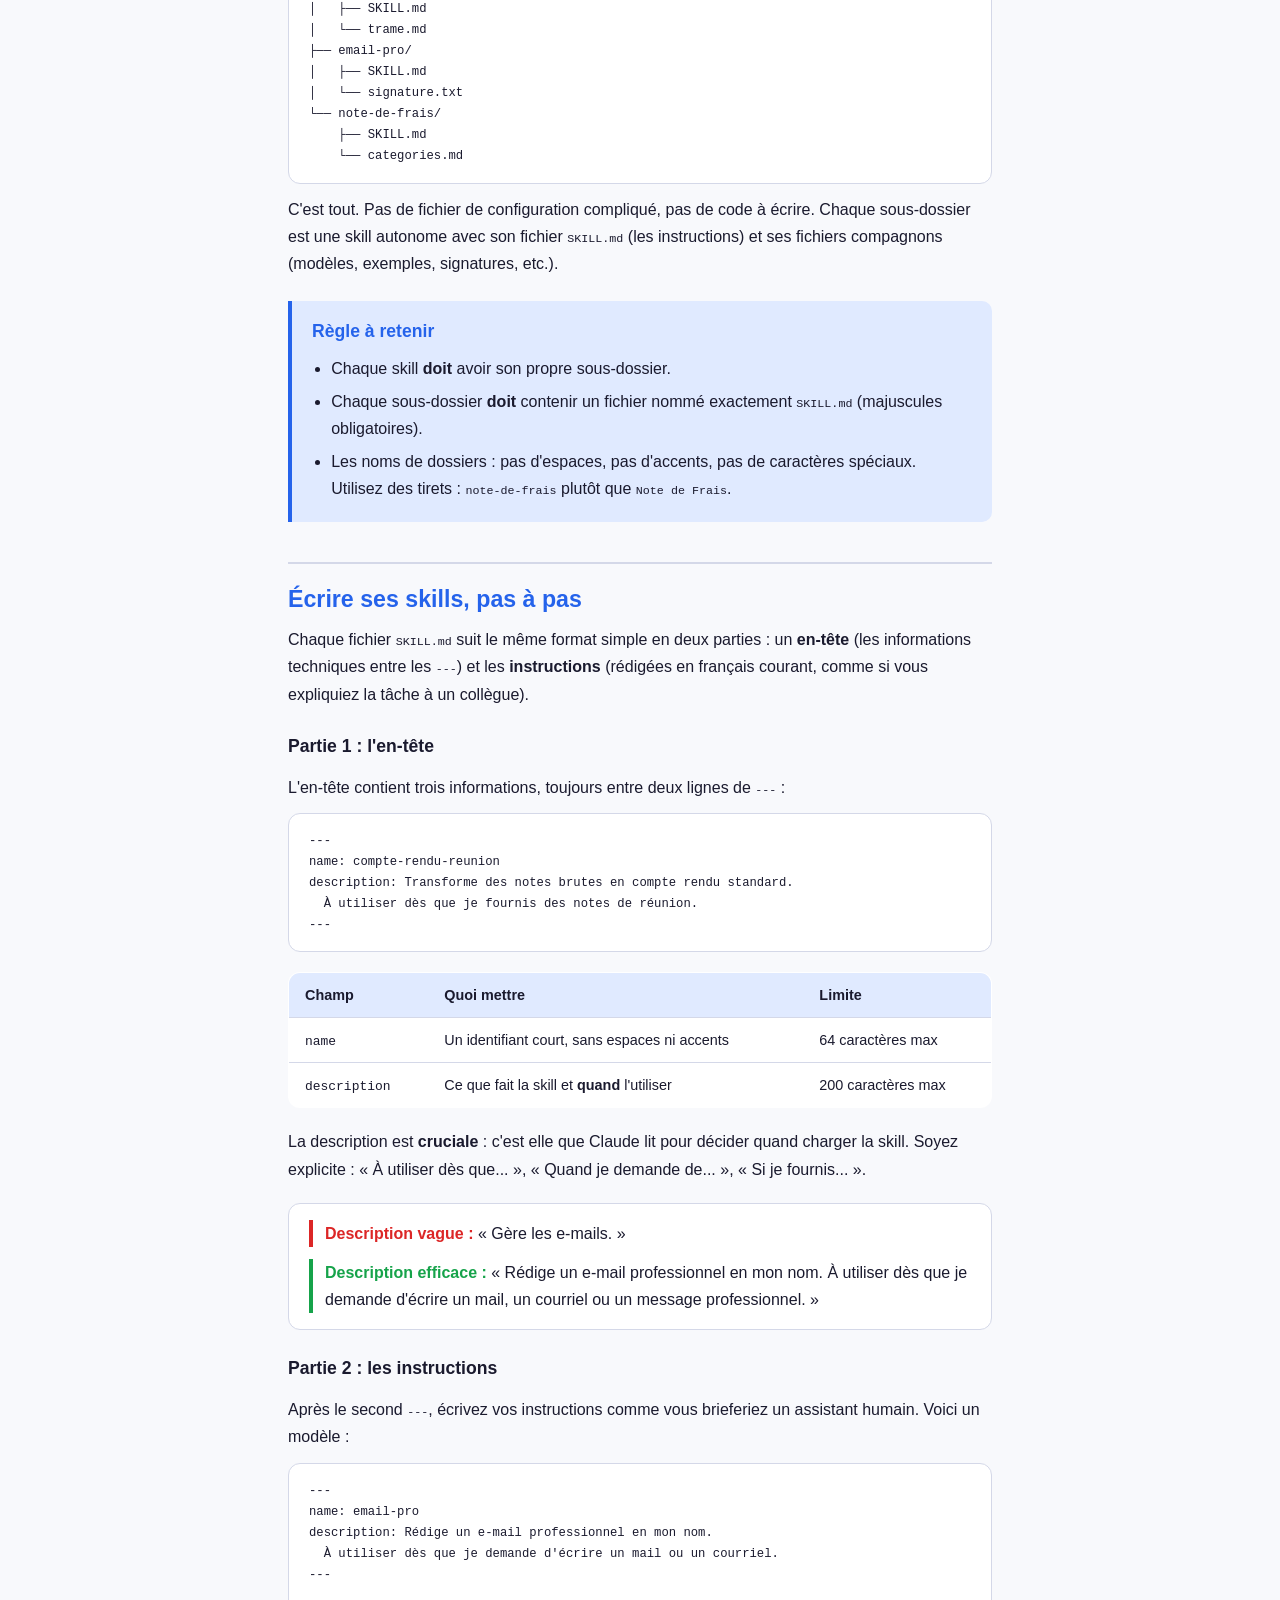
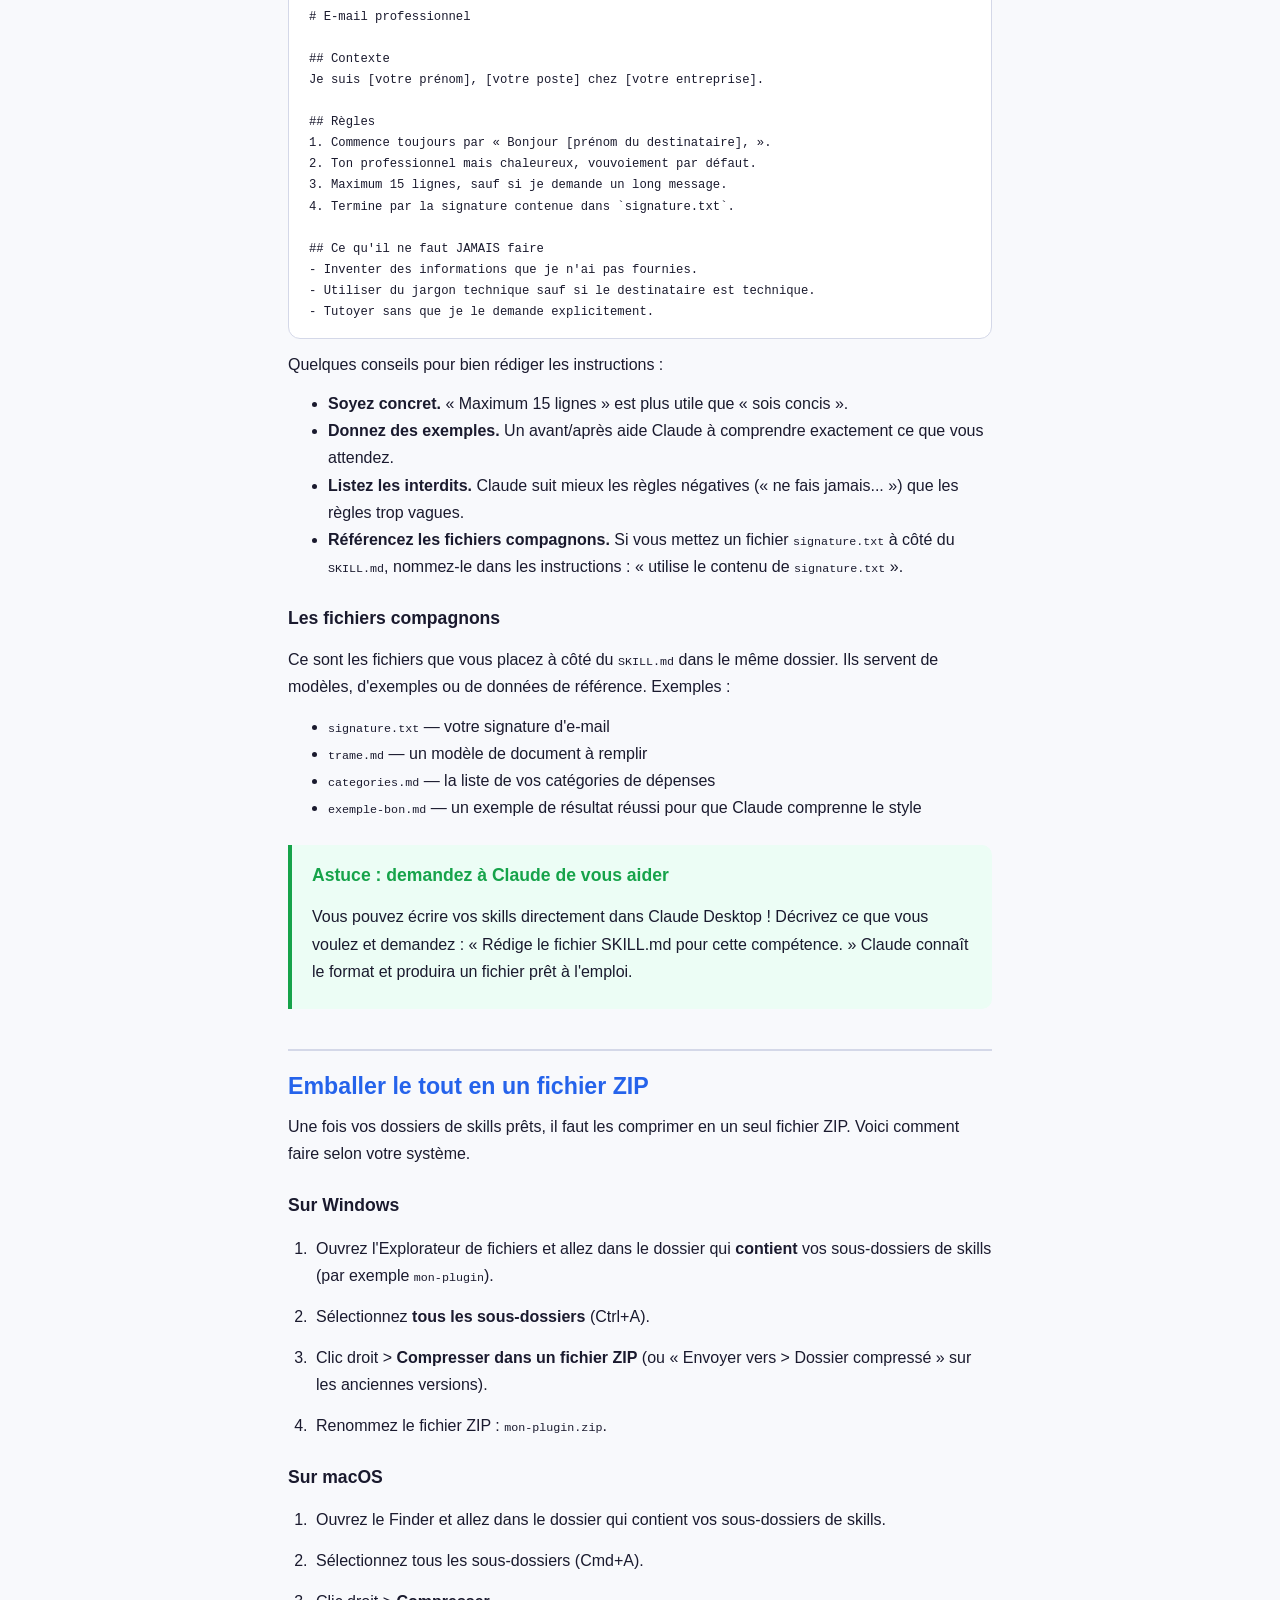
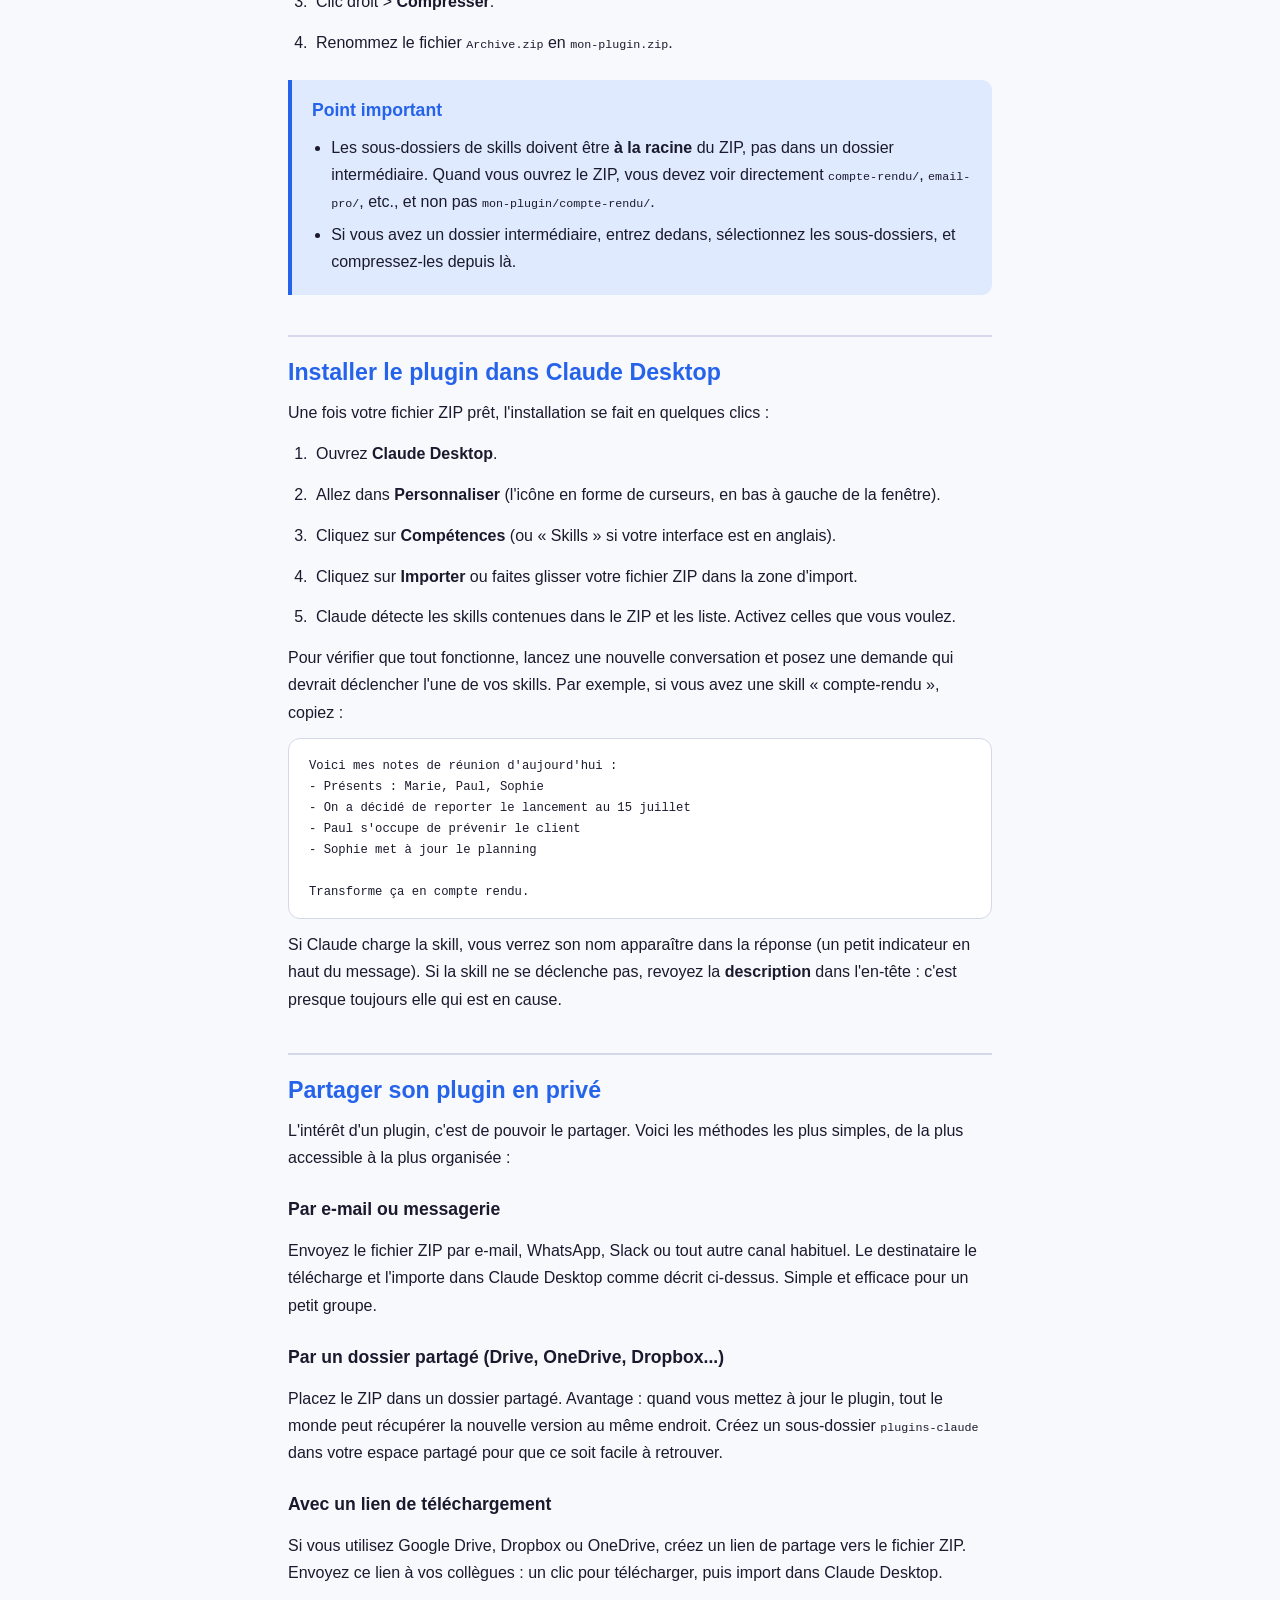
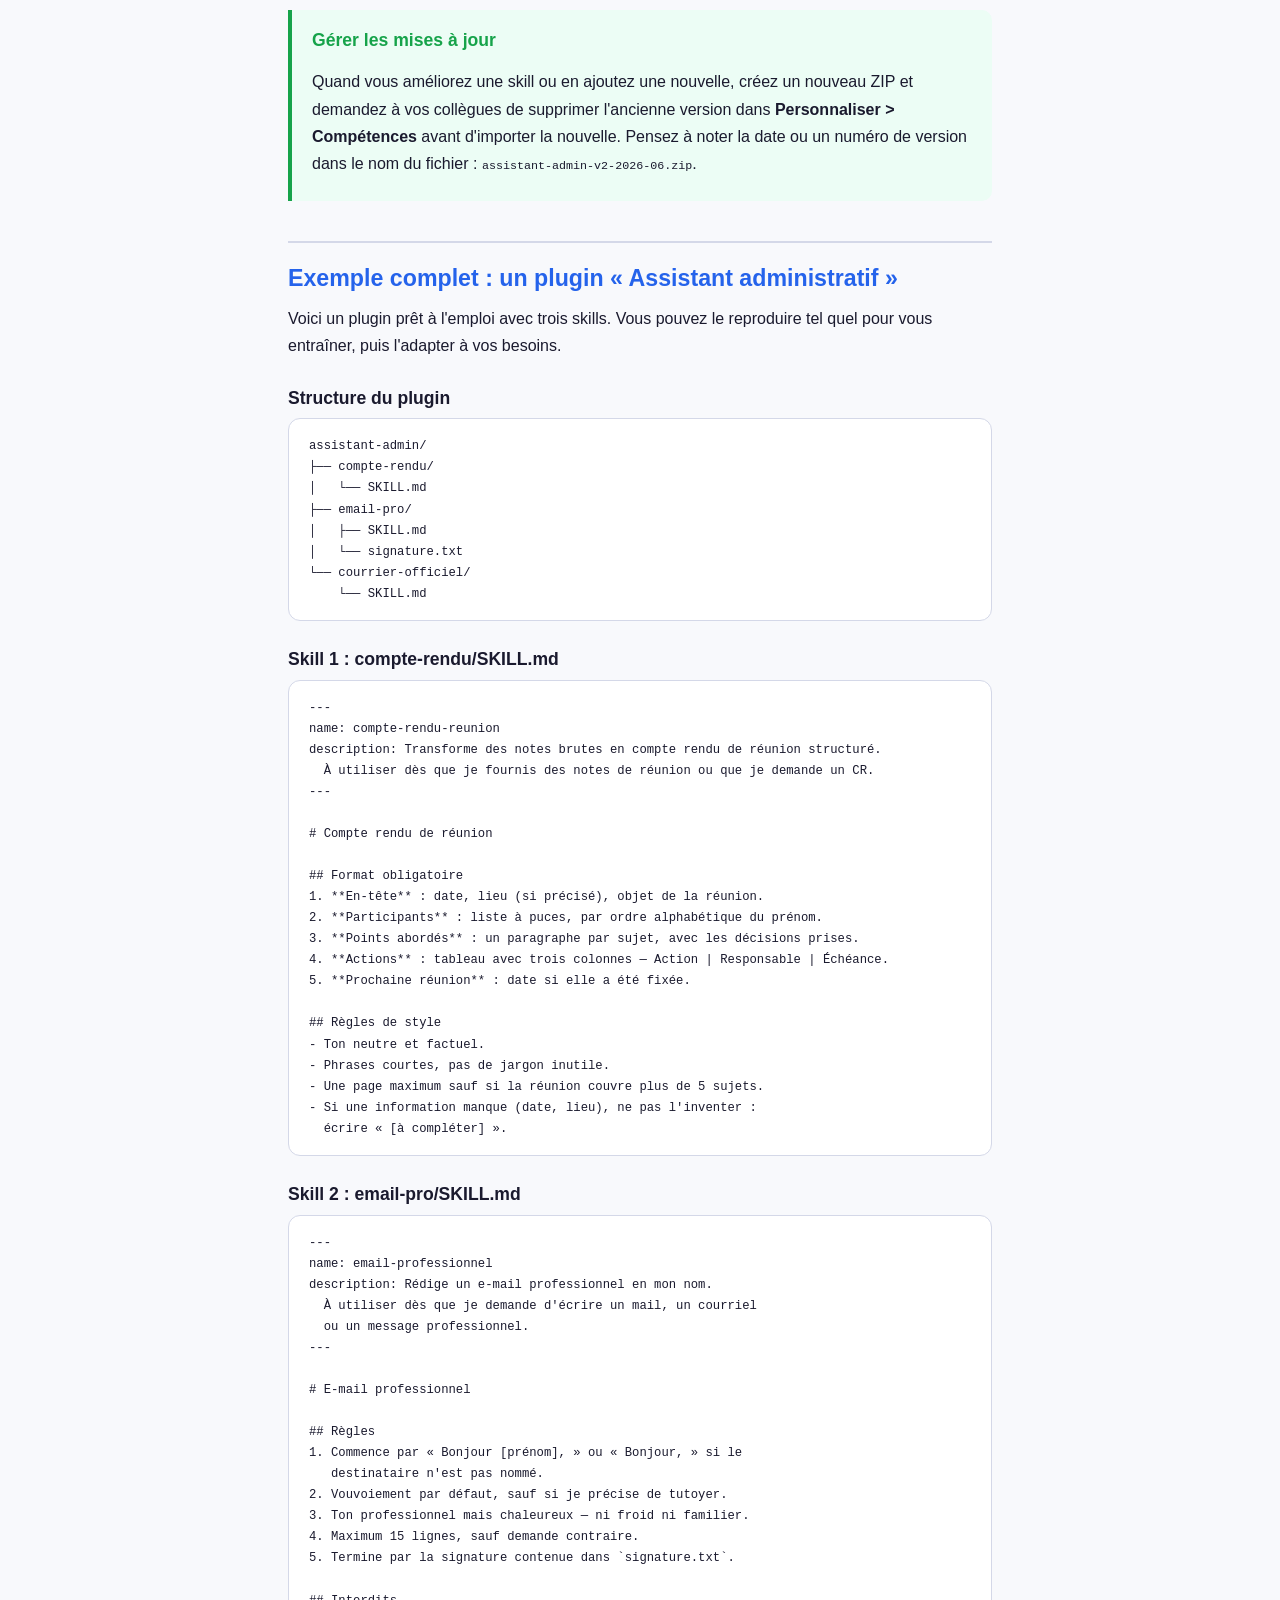
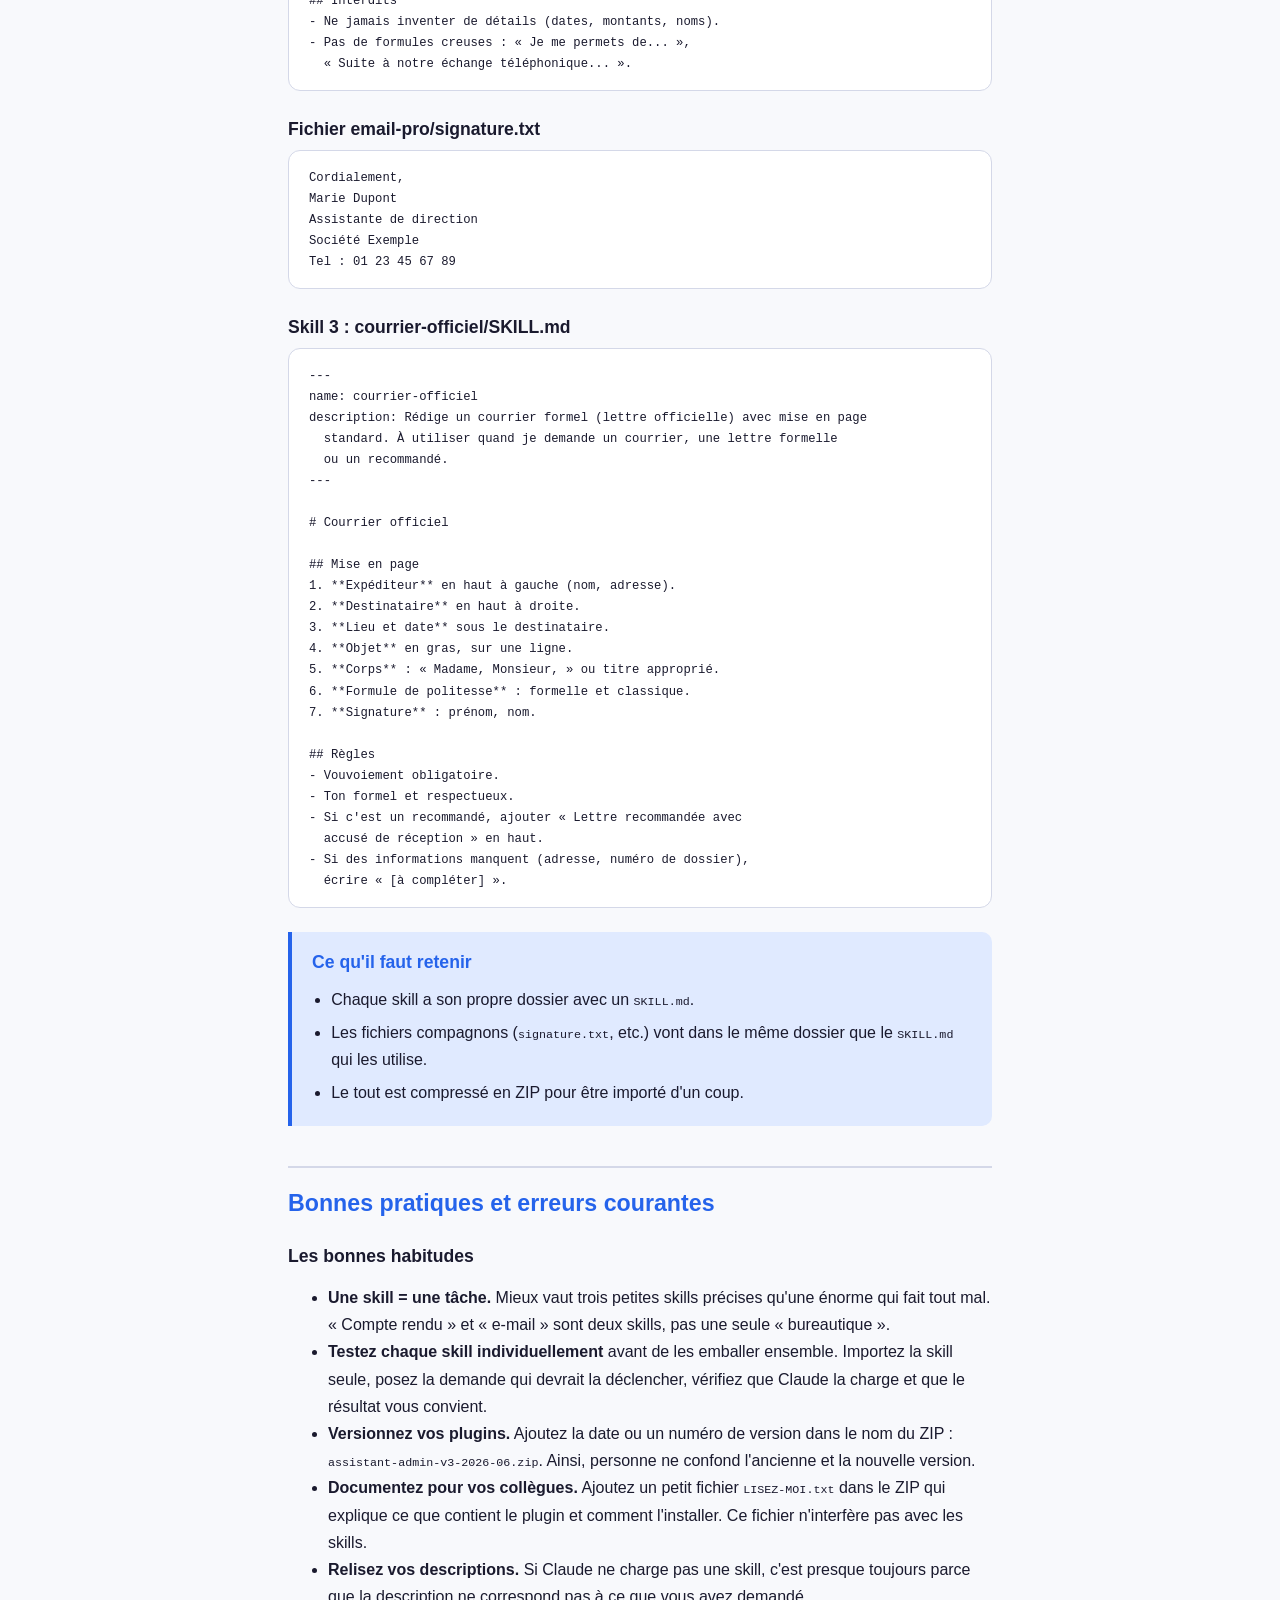
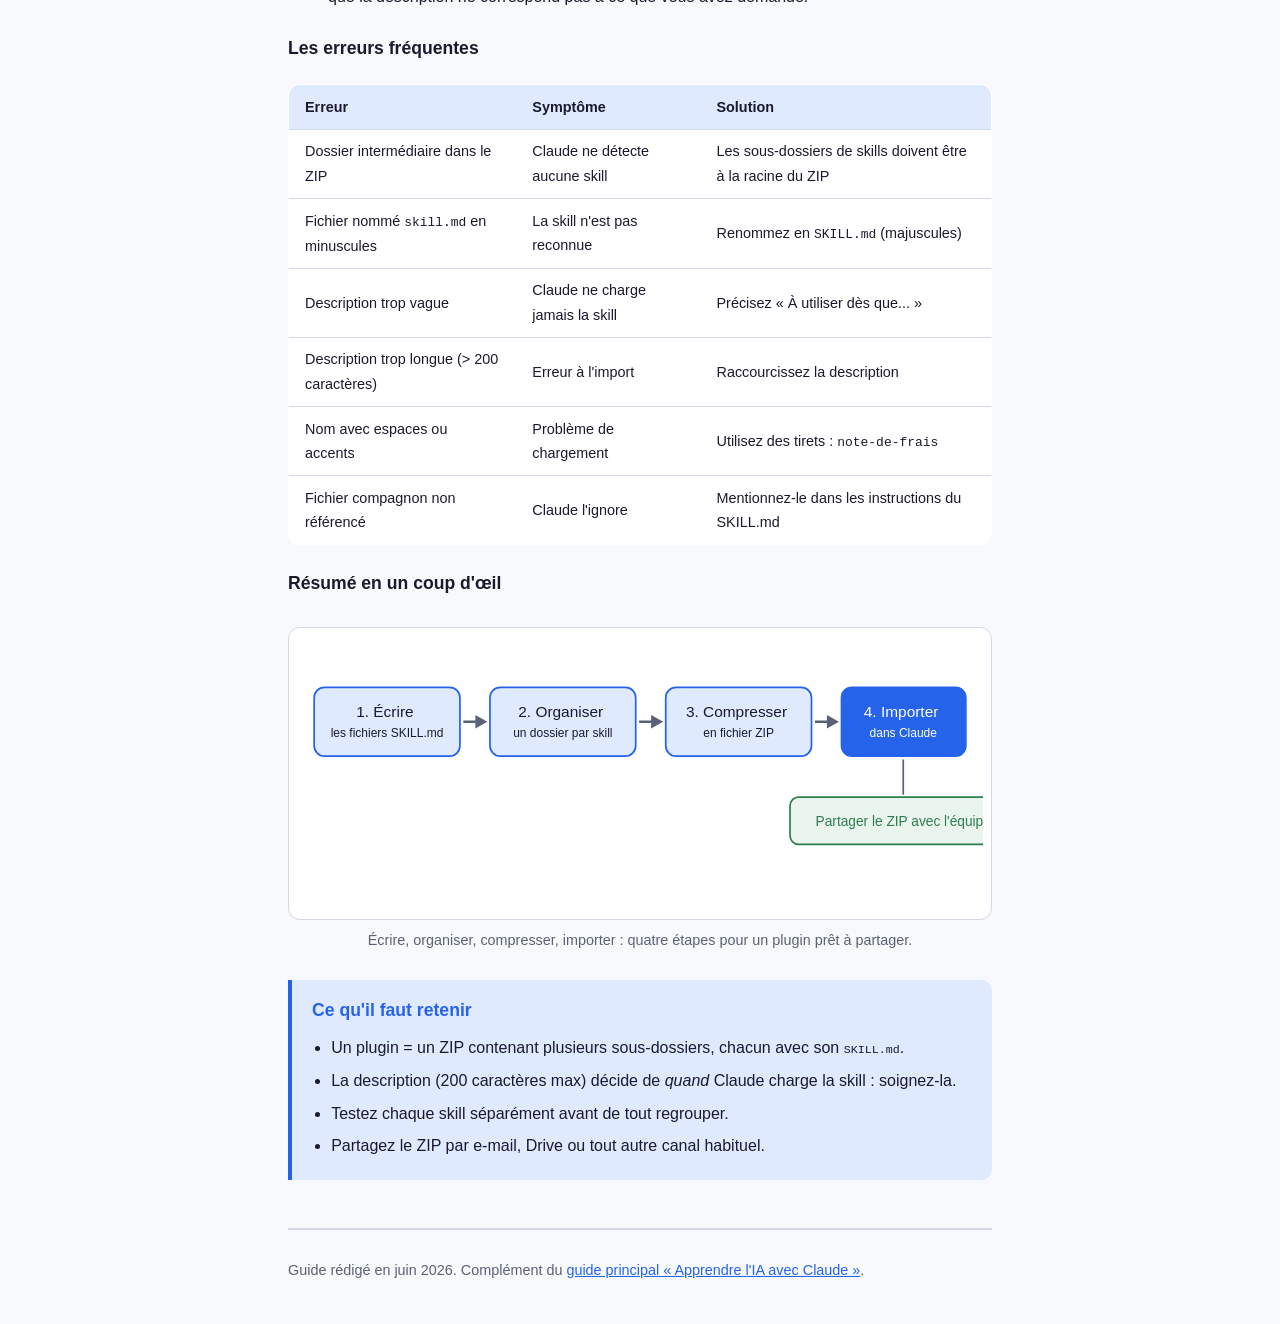
==== commit 4975c9fe: "Ajouter page sur les sous-agents parallèles Nouvelle page détaillée couvrant le concept, les types d" ====
--- a/creer-plugin-skills.html
+++ b/creer-plugin-skills.html
@@ -15,6 +15,7 @@
 <a href="index.html">Guide pas à pas</a>
 <a href="creer-plugin-skills.html" class="active">Créer un plugin de skills</a>
 <a href="plans-et-boucles.html">Plans &amp; Boucles</a>
+<a href="sous-agents-paralleles.html">Sous-agents parallèles</a>
 </div>
 </div>
 </nav>
